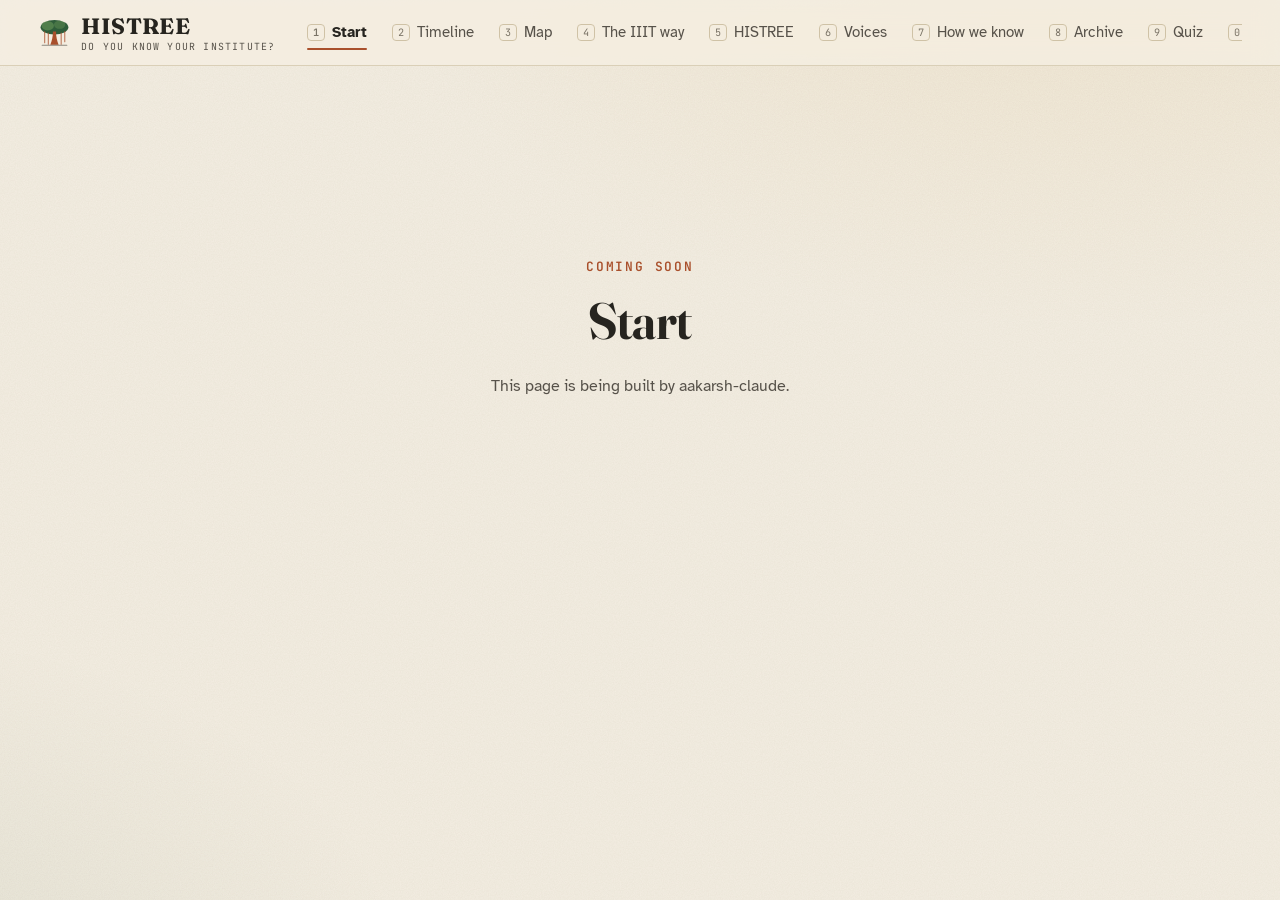
==== site/index.html @ 075936b3 "Foundation: shell, router, kiosk playlists, UI kit, fonts, core data, check script, page stubs" ====
<!doctype html>
<html lang="en">
<head>
  <meta charset="utf-8">
  <meta name="viewport" content="width=device-width, initial-scale=1">
  <title>HISTREE | Do You Know Your Institute?</title>
  <meta name="description" content="HISTREE: How IIIT Put Down Its Own Roots. A pop-up museum on IIIT Hyderabad's buildings, spaces and systems, by Team CakedUp (UPDH, 2026).">
  <link rel="icon" href="assets/img/favicon.svg" type="image/svg+xml">
  <link rel="stylesheet" href="css/base.css">
  <link rel="stylesheet" href="css/components.css">
  <link rel="stylesheet" href="css/start.css">
  <link rel="stylesheet" href="css/timeline.css">
  <link rel="stylesheet" href="css/map.css">
  <link rel="stylesheet" href="css/way.css">
  <link rel="stylesheet" href="css/histree.css">
  <link rel="stylesheet" href="css/voices.css">
  <link rel="stylesheet" href="css/howweknow.css">
  <link rel="stylesheet" href="css/archive.css">
  <link rel="stylesheet" href="css/quiz.css">
  <link rel="stylesheet" href="css/ending.css">
</head>
<body>
  <header id="nav"></header>
  <main id="app" tabindex="-1"></main>
  <div id="modal-root"></div>
  <div id="toast-root" aria-live="polite"></div>
  <noscript><p style="padding:2rem">This exhibit needs JavaScript turned on.</p></noscript>

  <!-- data (config first). Every file assigns onto window.M. -->
  <script src="data/config.js" defer></script>
  <script src="data/sources.js" defer></script>
  <script src="data/people.js" defer></script>
  <script src="data/images.js" defer></script>
  <script src="data/events.js" defer></script>
  <script src="data/facts.js" defer></script>
  <script src="data/places.js" defer></script>
  <script src="data/journeys.js" defer></script>
  <script src="data/trees.js" defer></script>
  <script src="data/quiz.js" defer></script>
  <script src="data/conflicts.js" defer></script>
  <script src="data/verified.js" defer></script>
  <script src="data/ending.js" defer></script>
  <script src="data/way.js" defer></script>
  <script src="data/documents.js" defer></script>
  <script src="data/transcripts.js" defer></script>

  <!-- core -->
  <script src="js/core/util.js" defer></script>
  <script src="js/core/ui.js" defer></script>
  <script src="js/core/router.js" defer></script>
  <script src="js/core/kiosk.js" defer></script>

  <!-- pages (each registers on M.pages) -->
  <script src="js/pages/start.js" defer></script>
  <script src="js/pages/timeline.js" defer></script>
  <script src="js/pages/map.js" defer></script>
  <script src="js/pages/way.js" defer></script>
  <script src="js/pages/histree.js" defer></script>
  <script src="js/pages/voices.js" defer></script>
  <script src="js/pages/howweknow.js" defer></script>
  <script src="js/pages/archive.js" defer></script>
  <script src="js/pages/quiz.js" defer></script>
  <script src="js/pages/ending.js" defer></script>

  <script src="js/core/main.js" defer></script>
</body>
</html>
---- site/css/base.css ----
/* base.css: tokens, fonts, reset, type, layout, nav, page transitions. Owner: aakarsh-claude (A2). */

@font-face { font-family: 'Atkinson Hyperlegible'; font-style: normal; font-weight: 400; font-display: swap; src: url('../assets/fonts/AtkinsonHyperlegible-normal-400.woff2') format('woff2'); }
@font-face { font-family: 'Atkinson Hyperlegible'; font-style: italic; font-weight: 400; font-display: swap; src: url('../assets/fonts/AtkinsonHyperlegible-italic-400.woff2') format('woff2'); }
@font-face { font-family: 'Atkinson Hyperlegible'; font-style: normal; font-weight: 700; font-display: swap; src: url('../assets/fonts/AtkinsonHyperlegible-normal-700.woff2') format('woff2'); }
@font-face { font-family: 'Fraunces'; font-style: normal; font-weight: 300 800; font-display: swap; src: url('../assets/fonts/Fraunces-normal-300_800.woff2') format('woff2'); }
@font-face { font-family: 'Fraunces'; font-style: italic; font-weight: 300 600; font-display: swap; src: url('../assets/fonts/Fraunces-italic-300_600.woff2') format('woff2'); }
@font-face { font-family: 'JetBrains Mono'; font-style: normal; font-weight: 400 700; font-display: swap; src: url('../assets/fonts/JetBrainsMono-normal-400.woff2') format('woff2'); }

:root {
  /* palette: warm archive paper, ink, red soil, banyan green */
  --paper: #F4EEE2;
  --paper-2: #EAE1CF;
  --paper-3: #DDD0B6;
  --card: #FBF8F1;
  --ink: #26241F;
  --ink-2: #57524A;
  --ink-3: #7A7366;
  --rule: #CFC2A6;
  --banyan: #2F5D3A;
  --banyan-deep: #1F3F28;
  --leaf: #6E9B5A;
  --soil: #A9502C;
  --soil-deep: #8A3E20;
  --ochre: #C9962E;
  --ochre-ink: #85600F;
  --slate: #3E5C76;
  --plum: #6B4E71;
  --teal: #2D7A78;
  --ok: #2F7D4F;
  --warn: #B7791F;
  --warn-ink: #8A5A10;
  --todo: #8A8577;
  --night: #1B1A17;

  /* categories */
  --c-buildings: var(--soil);
  --c-operations: var(--slate);
  --c-people: var(--plum);
  --c-trees: var(--banyan);
  --c-land: #A87A1E;
  --c-curriculum: var(--teal);

  /* source types */
  --s-oral: var(--slate);
  --s-document: var(--soil);
  --s-photo: var(--teal);
  --s-web: var(--ink-2);

  --font-display: 'Fraunces', Georgia, 'Iowan Old Style', 'Times New Roman', serif;
  --font-body: 'Atkinson Hyperlegible', system-ui, -apple-system, 'Segoe UI', Roboto, sans-serif;
  --font-mono: 'JetBrains Mono', ui-monospace, 'SF Mono', Menlo, Consolas, monospace;

  --nav-h: 4rem;
  --radius: 10px;
  --radius-sm: 6px;
  --gutter: clamp(1rem, 3vw, 3rem);
  --maxw: 1600px;

  --shadow-1: 0 1px 2px rgba(38, 36, 31, .08), 0 2px 8px rgba(38, 36, 31, .06);
  --shadow-2: 0 2px 6px rgba(38, 36, 31, .10), 0 12px 32px rgba(38, 36, 31, .12);
  --shadow-3: 0 10px 30px rgba(38, 36, 31, .18), 0 30px 80px rgba(38, 36, 31, .22);

  --ease-out: cubic-bezier(.16, 1, .3, 1);
  --ease-in-out: cubic-bezier(.65, 0, .35, 1);
  --t-fast: 160ms;
  --t-med: 320ms;
  --t-slow: 560ms;

  /* subtle paper grain (inline SVG noise, no network) */
  --grain: url("data:image/svg+xml;utf8,<svg xmlns='http://www.w3.org/2000/svg' width='220' height='220'><filter id='n'><feTurbulence type='fractalNoise' baseFrequency='.85' numOctaves='3' stitchTiles='stitch'/><feColorMatrix values='0 0 0 0 .15  0 0 0 0 .12  0 0 0 0 .08  0 0 0 .07 0'/></filter><rect width='100%' height='100%' filter='url(%23n)'/></svg>");
}

*, *::before, *::after { box-sizing: border-box; }
html { font-size: clamp(16px, 0.55rem + 0.6vw, 22px); -webkit-text-size-adjust: 100%; scroll-behavior: smooth; }
body {
  margin: 0;
  min-height: 100vh;
  background-color: var(--paper);
  background-image: var(--grain), radial-gradient(1200px 700px at 85% -10%, rgba(201, 150, 46, .10), transparent 60%), radial-gradient(900px 600px at -10% 110%, rgba(47, 93, 58, .08), transparent 60%);
  background-attachment: fixed;
  color: var(--ink);
  font-family: var(--font-body);
  line-height: 1.5;
  -webkit-font-smoothing: antialiased;
  text-rendering: optimizeLegibility;
  overflow-x: hidden;
}
img, svg, video { display: block; max-width: 100%; }
button, input, select, textarea { font: inherit; color: inherit; }
button { cursor: pointer; background: none; border: 0; padding: 0; }
a { color: var(--banyan); text-decoration-thickness: 1px; text-underline-offset: .18em; }
a:hover { color: var(--soil); }
:focus-visible { outline: 3px solid var(--ochre); outline-offset: 3px; border-radius: 4px; }
::selection { background: rgba(201, 150, 46, .35); }

h1, h2, h3, h4 { font-family: var(--font-display); font-weight: 600; line-height: 1.08; margin: 0 0 .5em; letter-spacing: -0.01em; font-variation-settings: 'opsz' 96; }
h1 { font-size: clamp(2.2rem, 4vw, 4.2rem); font-weight: 650; }
h2 { font-size: clamp(1.6rem, 2.6vw, 2.6rem); }
h3 { font-size: clamp(1.15rem, 1.5vw, 1.5rem); font-variation-settings: 'opsz' 36; }
p { margin: 0 0 1em; }
.kicker, .mono { font-family: var(--font-mono); letter-spacing: .02em; }
.kicker { font-size: .78rem; text-transform: uppercase; letter-spacing: .14em; color: var(--soil); font-weight: 600; }
.lede { font-size: 1.2rem; color: var(--ink-2); max-width: 46ch; }
.muted { color: var(--ink-2); }
.small { font-size: .85rem; }
.visually-hidden { position: absolute !important; width: 1px; height: 1px; overflow: hidden; clip: rect(0 0 0 0); white-space: nowrap; }

.wrap { width: 100%; max-width: var(--maxw); margin: 0 auto; padding: 0 var(--gutter); }
.page { min-height: calc(100vh - var(--nav-h)); }
.page-pad { padding: clamp(1.5rem, 4vh, 3rem) 0 4rem; }
.page-head { display: flex; align-items: end; justify-content: space-between; gap: 2rem; flex-wrap: wrap; margin-bottom: 1.5rem; }
.page-head h1 { margin: .15em 0 .1em; }

/* ---------- nav ---------- */
#nav {
  position: sticky; top: 0; z-index: 50;
  height: var(--nav-h);
  background: rgba(244, 238, 226, .82);
  backdrop-filter: saturate(1.4) blur(12px);
  -webkit-backdrop-filter: saturate(1.4) blur(12px);
  border-bottom: 1px solid rgba(207, 194, 166, .7);
}
#nav .nav-inner { height: 100%; display: flex; align-items: center; gap: 1.25rem; max-width: none; }
.brand { display: flex; align-items: center; gap: .6rem; text-decoration: none; color: var(--ink); flex: none; }
.brand svg { width: 2rem; height: 2rem; }
.brand b { font-family: var(--font-display); font-size: 1.35rem; font-weight: 700; letter-spacing: .02em; }
.brand small { display: block; font-family: var(--font-mono); font-size: .6rem; letter-spacing: .12em; text-transform: uppercase; color: var(--ink-2); margin-top: -.15rem; }
.nav-links { display: flex; align-items: center; gap: .15rem; margin: 0 0 0 auto; padding: 0; list-style: none; overflow-x: auto; scrollbar-width: none; }
.nav-links::-webkit-scrollbar { display: none; }
.nav-links a {
  position: relative; display: flex; align-items: center; gap: .4rem;
  padding: .5rem .7rem; min-height: 44px; border-radius: 999px;
  color: var(--ink-2); text-decoration: none; font-size: .88rem; white-space: nowrap;
  transition: color var(--t-fast), background var(--t-fast);
}
.nav-links a:hover { color: var(--ink); background: rgba(38, 36, 31, .05); }
.nav-links a .key { display: none; font-family: var(--font-mono); font-size: .62rem; color: var(--ink-3); border: 1px solid var(--rule); border-radius: 4px; padding: 0 .3rem; line-height: 1.5; }
.nav-links a[aria-current="page"] { color: var(--ink); font-weight: 700; }
.nav-links a[aria-current="page"]::after { content: ''; position: absolute; left: .7rem; right: .7rem; bottom: .3rem; height: 2px; border-radius: 2px; background: var(--soil); }
@media (min-width: 1200px) { .nav-links a .key { display: inline-block; } }
.nav-toggle { display: none; margin-left: auto; width: 44px; height: 44px; border-radius: 999px; align-items: center; justify-content: center; }
.nav-toggle svg { width: 24px; height: 24px; }
@media (max-width: 900px) {
  .nav-toggle { display: inline-flex; }
  .nav-links { position: fixed; top: var(--nav-h); left: 0; right: 0; flex-direction: column; align-items: stretch; gap: 0; padding: .5rem var(--gutter) 1rem; background: var(--paper); border-bottom: 1px solid var(--rule); box-shadow: var(--shadow-2); transform: translateY(-110%); transition: transform var(--t-med) var(--ease-out); z-index: -1; }
  .nav-links.open { transform: none; }
  .nav-links a { font-size: 1.05rem; border-radius: 8px; }
  .nav-links a[aria-current="page"]::after { left: .7rem; right: auto; width: 2rem; }
}

/* ---------- app + transitions ---------- */
#app { outline: none; position: relative; }
#app.fade-out { opacity: 0; transform: translateY(6px); }
#app.fade-in { animation: page-in var(--t-med) var(--ease-out); }
@keyframes page-in { from { opacity: 0; transform: translateY(10px); } to { opacity: 1; transform: none; } }

::view-transition-old(app) { animation: vt-out 220ms var(--ease-in-out) both; }
::view-transition-new(app) { animation: vt-in 420ms var(--ease-out) both; }
@keyframes vt-out { to { opacity: 0; transform: scale(.985); filter: blur(2px); } }
@keyframes vt-in { from { opacity: 0; transform: scale(1.012) translateY(8px); filter: blur(3px); } }
#app { view-transition-name: app; }

/* reveal-on-enter helper (M.ui.reveal) */
.reveal { opacity: 0; transform: translateY(18px); transition: opacity var(--t-slow) var(--ease-out), transform var(--t-slow) var(--ease-out); transition-delay: var(--d, 0ms); }
.reveal.in { opacity: 1; transform: none; }

@media (prefers-reduced-motion: reduce) {
  *, *::before, *::after { animation-duration: 1ms !important; animation-iteration-count: 1 !important; transition-duration: 1ms !important; scroll-behavior: auto !important; }
  .reveal { opacity: 1; transform: none; }
  ::view-transition-old(app), ::view-transition-new(app) { animation: none; }
}

/* dev overlay */
.dev-route { position: fixed; left: 8px; bottom: 8px; z-index: 999; font: 11px/1.4 var(--font-mono); background: rgba(0,0,0,.75); color: #fff; padding: 4px 8px; border-radius: 4px; pointer-events: none; }
---- site/css/components.css ----
/* components.css: shared UI pieces used by every page. Owner: aakarsh-claude (A2).
   See site/js/core/README.md for the JS helpers that build these. */

/* ---------- buttons ---------- */
.btn {
  display: inline-flex; align-items: center; justify-content: center; gap: .5rem;
  min-height: 44px; padding: .55rem 1.1rem; border-radius: 999px;
  font-weight: 700; font-size: .92rem; line-height: 1.1;
  background: var(--ink); color: var(--paper); border: 1px solid var(--ink);
  transition: transform var(--t-fast) var(--ease-out), background var(--t-fast), box-shadow var(--t-fast);
  text-decoration: none;
}
.btn:hover { transform: translateY(-1px); box-shadow: var(--shadow-1); color: var(--paper); }
.btn:active { transform: translateY(0) scale(.98); }
.btn svg { width: 1.1em; height: 1.1em; }
.btn--ghost { background: transparent; color: var(--ink); border-color: var(--rule); }
.btn--ghost:hover { background: rgba(38, 36, 31, .05); color: var(--ink); }
.btn--green { background: var(--banyan); border-color: var(--banyan); }
.btn--soil { background: var(--soil); border-color: var(--soil); }
.icon-btn {
  display: inline-flex; align-items: center; justify-content: center;
  width: 44px; height: 44px; border-radius: 999px; flex: none;
  background: var(--card); border: 1px solid var(--rule); color: var(--ink);
  transition: background var(--t-fast), transform var(--t-fast) var(--ease-out);
}
.icon-btn:hover { background: #fff; transform: scale(1.05); }
.icon-btn svg { width: 20px; height: 20px; }
.icon-btn[disabled] { opacity: .35; pointer-events: none; }

/* ---------- source badges ---------- */
.badges { display: flex; flex-wrap: wrap; gap: .35rem; align-items: center; }
.badge {
  --c: var(--ink-2);
  display: inline-flex; align-items: center; gap: .35rem;
  min-height: 28px; padding: .15rem .6rem .15rem .45rem; border-radius: 999px;
  font-family: var(--font-mono); font-size: .68rem; letter-spacing: .01em; line-height: 1.2;
  color: var(--c); background: color-mix(in srgb, var(--c) 9%, var(--card)); border: 1px solid color-mix(in srgb, var(--c) 35%, transparent);
  text-align: left; transition: background var(--t-fast), transform var(--t-fast);
}
.badge:hover { background: color-mix(in srgb, var(--c) 16%, var(--card)); transform: translateY(-1px); }
.badge svg { width: 13px; height: 13px; flex: none; }
.badge--oral { --c: var(--s-oral); }
.badge--document { --c: var(--s-document); }
.badge--photo { --c: var(--s-photo); }
.badge--web { --c: var(--s-web); }
.source-line { font-family: var(--font-mono); font-size: .72rem; color: var(--ink-2); line-height: 1.45; }
.source-line b { font-weight: 600; color: var(--ink); }

/* popover */
.popover {
  position: fixed; z-index: 400; max-width: min(420px, calc(100vw - 24px));
  background: var(--card); border: 1px solid var(--rule); border-radius: var(--radius);
  box-shadow: var(--shadow-3); padding: 1rem 1.1rem; font-size: .88rem;
  animation: pop-in 200ms var(--ease-out);
}
.popover h4 { font-size: 1rem; margin: .2rem 0 .4rem; }
.popover .kicker { font-size: .65rem; }
.popover p { margin: 0 0 .5rem; color: var(--ink-2); }
.popover .url { font-family: var(--font-mono); font-size: .7rem; word-break: break-all; color: var(--ink-2); }
@keyframes pop-in { from { opacity: 0; transform: translateY(6px) scale(.97); } }

/* ---------- confidence stamps ---------- */
.stamp {
  --c: var(--todo);
  display: inline-flex; align-items: center; gap: .3rem;
  font-family: var(--font-mono); font-size: .64rem; font-weight: 700; letter-spacing: .12em; text-transform: uppercase;
  color: var(--c); border: 1.5px solid var(--c); border-radius: 4px; padding: .12rem .45rem; line-height: 1.3;
  transform: rotate(-2deg); background: color-mix(in srgb, var(--c) 6%, transparent);
  white-space: nowrap;
}
.stamp--corroborated { --c: var(--ok); }
.stamp--single { --c: var(--ink-3); }
.stamp--contested { --c: var(--warn-ink); }
.stamp--todo { --c: var(--todo); border-style: dashed; }
.stamp--big { font-size: .95rem; padding: .3rem .8rem; border-width: 2.5px; transform: rotate(-6deg); }
a.stamp, button.stamp { text-decoration: none; cursor: pointer; }

/* ---------- chips ---------- */
.chips { display: flex; flex-wrap: wrap; gap: .4rem; }
.chip {
  --c: var(--ink);
  display: inline-flex; align-items: center; gap: .45rem;
  min-height: 40px; padding: .35rem .85rem; border-radius: 999px;
  font-size: .82rem; font-weight: 700; color: var(--ink-2);
  background: var(--card); border: 1px solid var(--rule);
  transition: all var(--t-fast) var(--ease-out);
}
.chip .dot { width: .6rem; height: .6rem; border-radius: 50%; background: var(--c); }
.chip:hover { color: var(--ink); border-color: var(--c); }
.chip[aria-pressed="true"] { color: #fff; background: var(--c); border-color: var(--c); }
.chip[aria-pressed="true"] .dot { background: #fff; }

/* ---------- cards ---------- */
.card {
  position: relative; display: flex; flex-direction: column;
  background: var(--card); border: 1px solid var(--rule); border-radius: var(--radius);
  box-shadow: var(--shadow-1); overflow: hidden;
  transition: transform var(--t-med) var(--ease-out), box-shadow var(--t-med) var(--ease-out);
  text-align: left; color: inherit; text-decoration: none;
}
.card.clickable { cursor: pointer; }
.card.clickable:hover { transform: translateY(-3px); box-shadow: var(--shadow-2); }
.card-img { aspect-ratio: 16 / 10; overflow: hidden; background: var(--paper-2); }
.card-img img { width: 100%; height: 100%; object-fit: cover; transition: transform var(--t-slow) var(--ease-out); }
.card.clickable:hover .card-img img { transform: scale(1.04); }
.card-body { padding: 1rem 1.1rem 1.1rem; display: flex; flex-direction: column; gap: .35rem; }
.card-body h3 { margin: 0; }
.card-body p { margin: 0; color: var(--ink-2); font-size: .92rem; }

/* ---------- figures ---------- */
.fig { margin: 0; }
.fig-btn { display: block; width: 100%; position: relative; border-radius: var(--radius-sm); overflow: hidden; background: var(--paper-2); cursor: zoom-in; }
.fig-btn img { width: 100%; height: 100%; object-fit: cover; transition: transform var(--t-slow) var(--ease-out); }
.fig-btn:hover img { transform: scale(1.03); }
.fig figcaption { font-size: .78rem; color: var(--ink-2); margin-top: .45rem; line-height: 1.4; }
.fig figcaption .credit { display: block; font-family: var(--font-mono); font-size: .66rem; color: var(--ink-3); margin-top: .15rem; }
.photo-tile { display: grid; place-items: center; aspect-ratio: 4/3; border: 2px dashed var(--rule); border-radius: var(--radius-sm); color: var(--ink-3); font-family: var(--font-mono); font-size: .75rem; text-align: center; padding: 1rem; }

/* ---------- avatars ---------- */
.avatar {
  --c: var(--plum);
  display: inline-grid; place-items: center; flex: none;
  width: var(--s, 3rem); height: var(--s, 3rem); border-radius: 50%;
  background: color-mix(in srgb, var(--c) 18%, var(--card)); color: var(--c);
  border: 2px solid color-mix(in srgb, var(--c) 40%, transparent);
  font-family: var(--font-display); font-weight: 700; font-size: calc(var(--s, 3rem) * .38);
  overflow: hidden;
}
.avatar img { width: 100%; height: 100%; object-fit: cover; }

/* ---------- modal ---------- */
.overlay {
  position: fixed; inset: 0; z-index: 300; display: grid; place-items: center; padding: 2rem;
  background: rgba(27, 26, 23, .55); backdrop-filter: blur(4px);
  animation: fade-in var(--t-med) var(--ease-out);
}
.overlay.closing { animation: fade-out var(--t-fast) ease-in forwards; }
.modal {
  position: relative; width: min(860px, 100%); max-height: calc(100vh - 4rem); overflow: auto;
  background: var(--paper); border-radius: 14px; box-shadow: var(--shadow-3); padding: 2rem 2.2rem;
  animation: modal-in var(--t-med) var(--ease-out);
}
.overlay.closing .modal { animation: modal-out var(--t-fast) ease-in forwards; }
.modal-close { position: absolute; top: .9rem; right: .9rem; }
@keyframes fade-in { from { opacity: 0; } }
@keyframes fade-out { to { opacity: 0; } }
@keyframes modal-in { from { opacity: 0; transform: translateY(20px) scale(.97); } }
@keyframes modal-out { to { opacity: 0; transform: translateY(10px) scale(.98); } }

/* ---------- side sheet (detail panels for timeline, map, ...) ---------- */
.sheet {
  position: fixed; z-index: 120; top: var(--nav-h); right: 0; bottom: 0;
  width: min(42vw, 760px); min-width: 420px;
  background: var(--paper); border-left: 1px solid var(--rule); box-shadow: var(--shadow-3);
  display: flex; flex-direction: column;
  transform: translateX(104%); transition: transform var(--t-slow) var(--ease-out);
}
.sheet.open { transform: none; }
.sheet-bar { display: flex; align-items: center; gap: .5rem; padding: .7rem 1rem; border-bottom: 1px solid var(--rule); background: rgba(234, 225, 207, .6); }
.sheet-bar .grow { flex: 1; }
.sheet-body { flex: 1; overflow-y: auto; padding: 1.6rem 2rem 3rem; overscroll-behavior: contain; }
.sheet-body > * { animation: sheet-content-in var(--t-slow) var(--ease-out) both; }
.sheet-body > *:nth-child(2) { animation-delay: 40ms; }
.sheet-body > *:nth-child(3) { animation-delay: 80ms; }
.sheet-body > *:nth-child(n+4) { animation-delay: 120ms; }
@keyframes sheet-content-in { from { opacity: 0; transform: translateX(16px); } }
@media (max-width: 760px) {
  .sheet { top: auto; left: 0; width: 100%; min-width: 0; height: 88vh; border-radius: 16px 16px 0 0; border-left: 0; transform: translateY(104%); }
  .sheet-body { padding: 1.2rem 1.2rem 3rem; }
}

/* ---------- lightbox ---------- */
.lightbox { position: fixed; inset: 0; z-index: 500; background: rgba(17, 16, 14, .94); display: grid; grid-template-rows: auto 1fr auto; color: #f4eee2; animation: fade-in var(--t-med) var(--ease-out); }
.lightbox.closing { animation: fade-out var(--t-fast) ease-in forwards; }
.lb-top { display: flex; justify-content: space-between; align-items: center; padding: .8rem 1rem; gap: 1rem; }
.lb-top .count { font-family: var(--font-mono); font-size: .8rem; opacity: .7; }
.lb-stage { position: relative; overflow: hidden; touch-action: none; }
.lb-stage img { position: absolute; left: 50%; top: 50%; max-width: 92%; max-height: 92%; transform-origin: center; user-select: none; -webkit-user-drag: none; animation: lb-img-in var(--t-med) var(--ease-out); }
@keyframes lb-img-in { from { opacity: 0; } }
.lb-cap { padding: .8rem 1.2rem 1.2rem; text-align: center; font-size: .95rem; max-width: 70ch; margin: 0 auto; }
.lb-cap .credit { display: block; font-family: var(--font-mono); font-size: .7rem; opacity: .6; margin-top: .3rem; }
.lightbox .icon-btn { background: rgba(255,255,255,.08); border-color: rgba(255,255,255,.2); color: #fff; }
.lightbox .icon-btn:hover { background: rgba(255,255,255,.18); }
.lb-nav { position: absolute; top: 50%; transform: translateY(-50%); z-index: 2; }
.lb-nav.prev { left: 1rem; } .lb-nav.next { right: 1rem; }

/* ---------- zoom/pan surface (M.ui.zoomPan) ---------- */
.zp { position: relative; overflow: hidden; touch-action: none; cursor: grab; user-select: none; }
.zp.dragging { cursor: grabbing; }
.zp-content { position: absolute; left: 0; top: 0; transform-origin: 0 0; will-change: transform; }
.zp-controls { position: absolute; right: 1rem; bottom: 1rem; display: flex; flex-direction: column; gap: .4rem; z-index: 5; }

/* ---------- toast + kiosk pill ---------- */
#toast-root { position: fixed; left: 50%; bottom: 1.5rem; transform: translateX(-50%); z-index: 600; display: grid; gap: .5rem; pointer-events: none; }
.toast { background: var(--ink); color: var(--paper); padding: .7rem 1.2rem; border-radius: 999px; box-shadow: var(--shadow-2); font-size: .9rem; animation: toast-in var(--t-med) var(--ease-out); }
@keyframes toast-in { from { opacity: 0; transform: translateY(12px); } }
.kiosk-pill {
  position: fixed; right: 1.25rem; bottom: 1.25rem; z-index: 200;
  display: inline-flex; align-items: center; gap: .55rem; min-height: 52px; padding: .6rem 1.2rem .6rem .9rem;
  border-radius: 999px; background: var(--banyan); color: #fff; font-weight: 700; box-shadow: var(--shadow-3);
  animation: toast-in var(--t-med) var(--ease-out);
}
.kiosk-pill svg { width: 20px; height: 20px; }
.kiosk-pill:hover { background: var(--banyan-deep); }
.kiosk-progress { position: fixed; left: 0; right: 0; bottom: 0; height: 3px; z-index: 210; background: transparent; pointer-events: none; }
.kiosk-progress span { display: block; height: 100%; width: 0; background: var(--soil); opacity: .6; }

/* ---------- misc ---------- */
.section-title { display: flex; align-items: baseline; gap: 1rem; margin: 3rem 0 1rem; }
.section-title h2 { margin: 0; }
.rule { height: 1px; background: var(--rule); border: 0; margin: 2rem 0; }
.grid { display: grid; gap: 1.2rem; }
.grid-auto { grid-template-columns: repeat(auto-fill, minmax(min(280px, 100%), 1fr)); }
.callout { border-left: 4px solid var(--ochre); background: rgba(201, 150, 46, .1); padding: .9rem 1.1rem; border-radius: 0 var(--radius-sm) var(--radius-sm) 0; }
.callout--warn { border-color: var(--warn); background: rgba(183, 121, 31, .1); }
.stub { display: grid; place-items: center; min-height: 60vh; text-align: center; }
.stub .kicker { margin-bottom: 1rem; }
.cat-dot { display: inline-block; width: .65rem; height: .65rem; border-radius: 50%; background: var(--c, var(--ink-3)); }
.tag { display: inline-flex; align-items: center; gap: .35rem; font-size: .75rem; font-weight: 700; color: var(--c, var(--ink-2)); }
.empty { color: var(--ink-3); font-style: italic; }
---- site/css/start.css ----
/* start.css: owner aakarsh-claude */
---- site/css/timeline.css ----
/* timeline.css: owner aakarsh-claude */
---- site/css/map.css ----
/* map.css: owner aakarsh-claude */
---- site/css/way.css ----
/* way.css: owner saharsh-claude */
---- site/css/histree.css ----
/* histree.css: owner saharsh-claude */
---- site/css/voices.css ----
/* voices.css: owner saharsh-claude */
---- site/css/howweknow.css ----
/* howweknow.css: owner saharsh-claude */
---- site/css/archive.css ----
/* archive.css: owner saharsh-claude */
---- site/css/quiz.css ----
/* quiz.css: owner saharsh-claude */
---- site/css/ending.css ----
/* ending.css: owner saharsh-claude */
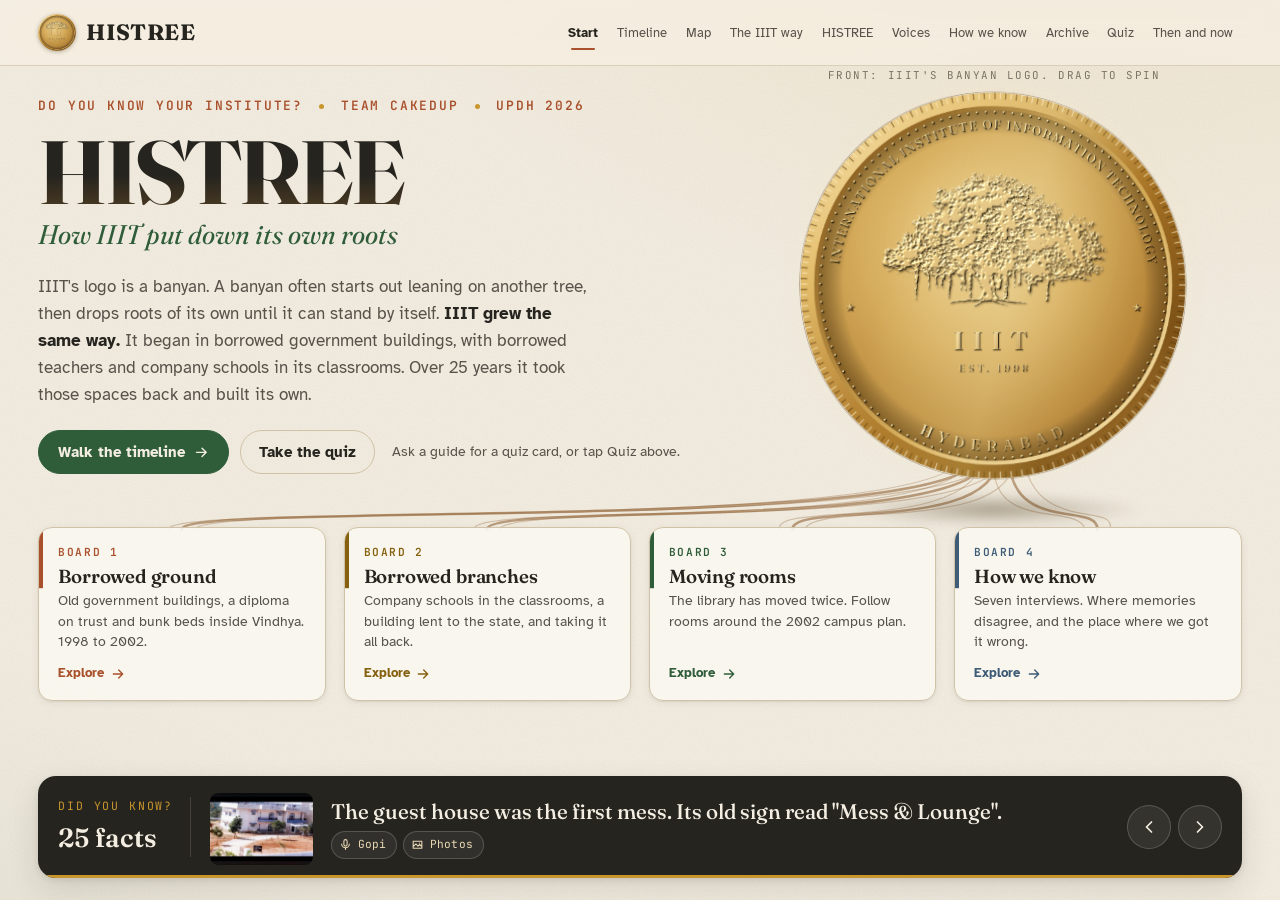
==== commit 1ec6ce5d: "Colour schemes: three white themes with IIIT navy (navy, banyan, sky) beside the original paper; ?th" ====
--- a/site/index.html
+++ b/site/index.html
@@ -18,6 +18,8 @@
   <link rel="stylesheet" href="css/archive.css">
   <link rel="stylesheet" href="css/quiz.css">
   <link rel="stylesheet" href="css/ending.css">
+  <link rel="stylesheet" href="css/themes.css">
+  <script src="js/theme.js"></script>
 </head>
 <body>
   <header id="nav"></header>
--- a/site/css/base.css
+++ b/site/css/base.css
@@ -108,7 +108,7 @@
 
 .wrap { width: 100%; max-width: var(--maxw); margin: 0 auto; padding: 0 var(--gutter); }
 .page { min-height: calc(100vh - var(--nav-h)); }
-.page-pad { padding: clamp(1.5rem, 4vh, 3rem) 0 4rem; }
+.page-pad { padding-block: clamp(1.5rem, 4vh, 3rem) 4rem; }
 .page-head { display: flex; align-items: end; justify-content: space-between; gap: 2rem; flex-wrap: wrap; margin-bottom: 1.5rem; }
 .page-head h1 { margin: .15em 0 .1em; }
 
@@ -123,7 +123,8 @@
 }
 #nav .nav-inner { height: 100%; display: flex; align-items: center; gap: 1.25rem; max-width: none; }
 .brand { display: flex; align-items: center; gap: .6rem; text-decoration: none; color: var(--ink); flex: none; }
-.brand svg { width: 2rem; height: 2rem; }
+.brand img, .brand svg { width: 2.3rem; height: 2.3rem; filter: drop-shadow(0 1px 2px rgba(60, 40, 10, .35)); transition: transform var(--t-slow) var(--ease-out); }
+.brand:hover img { transform: rotate(-12deg) scale(1.06); }
 .brand b { font-family: var(--font-display); font-size: 1.35rem; font-weight: 700; letter-spacing: .02em; }
 .brand small { display: block; font-family: var(--font-mono); font-size: .6rem; letter-spacing: .12em; text-transform: uppercase; color: var(--ink-2); margin-top: -.15rem; }
 .nav-links { display: flex; align-items: center; gap: .15rem; margin: 0 0 0 auto; padding: 0; list-style: none; overflow-x: auto; scrollbar-width: none; }
@@ -138,7 +139,8 @@
 .nav-links a .key { display: none; font-family: var(--font-mono); font-size: .62rem; color: var(--ink-3); border: 1px solid var(--rule); border-radius: 4px; padding: 0 .3rem; line-height: 1.5; }
 .nav-links a[aria-current="page"] { color: var(--ink); font-weight: 700; }
 .nav-links a[aria-current="page"]::after { content: ''; position: absolute; left: .7rem; right: .7rem; bottom: .3rem; height: 2px; border-radius: 2px; background: var(--soil); }
-@media (min-width: 1200px) { .nav-links a .key { display: inline-block; } }
+@media (min-width: 1700px) { .nav-links a .key { display: inline-block; } }
+@media (max-width: 1500px) and (min-width: 901px) { .nav-links a { padding: .5rem .5rem; font-size: .8rem; } .brand small { display: none; } #nav .nav-inner { gap: .6rem; } }
 .nav-toggle { display: none; margin-left: auto; width: 44px; height: 44px; border-radius: 999px; align-items: center; justify-content: center; }
 .nav-toggle svg { width: 24px; height: 24px; }
 @media (max-width: 900px) {
--- a/site/css/start.css
+++ b/site/css/start.css
@@ -1 +1,109 @@
-/* start.css: owner aakarsh-claude */
+/* start.css: Start page + the 3D coin. Owner: aakarsh-claude (A4). */
+
+.start { position: relative; min-height: calc(100vh - var(--nav-h)); display: grid; grid-template-rows: auto auto 1fr; overflow: hidden; }
+.start-hero { display: grid; grid-template-columns: minmax(0, 1.15fr) minmax(0, .85fr); align-items: center; gap: clamp(1rem, 3vw, 4rem); padding-top: clamp(.8rem, 3vh, 2.4rem); }
+.start-copy { position: relative; z-index: 2; }
+.start-kicker { display: flex; flex-wrap: wrap; gap: .4rem 1rem; align-items: center; font-family: var(--font-mono); font-size: .78rem; letter-spacing: .14em; text-transform: uppercase; color: var(--soil); font-weight: 600; }
+.start-kicker span + span::before { content: ''; display: inline-block; width: 5px; height: 5px; border-radius: 50%; background: var(--ochre); margin-right: 1rem; vertical-align: middle; }
+.start-title { font-size: clamp(3.4rem, 7vw, 8.4rem); line-height: .86; letter-spacing: -0.035em; font-weight: 700; margin: .2em 0 .06em; font-variation-settings: 'opsz' 144; color: var(--ink);
+  background: linear-gradient(180deg, var(--ink) 55%, #4a3a22 100%); -webkit-background-clip: text; background-clip: text; -webkit-text-fill-color: transparent; }
+.start-sub { font-family: var(--font-display); font-style: italic; font-weight: 400; font-size: clamp(1.4rem, 2.1vw, 2.3rem); color: var(--banyan); margin: 0 0 .7em; font-variation-settings: 'opsz' 72; }
+.start-arg { font-size: clamp(1.02rem, 1.1vw, 1.25rem); max-width: 50ch; color: var(--ink-2); line-height: 1.6; }
+.start-arg strong { color: var(--ink); font-weight: 700; }
+.start-cta { display: flex; flex-wrap: wrap; gap: .7rem; align-items: center; margin-top: 1.3rem; }
+.start-cta .note { font-size: .82rem; color: var(--ink-2); margin-left: .3rem; }
+
+/* entrance animation */
+.start .enter { animation: start-in 900ms var(--ease-out) both; animation-delay: var(--d, 0ms); }
+@keyframes start-in { from { opacity: 0; transform: translateY(22px); } }
+@media (prefers-reduced-motion: reduce) { .start .enter { animation: none; } }
+
+/* ---------- coin ---------- */
+.coin-wrap { position: relative; display: grid; place-items: center; z-index: 1; }
+.coin-wrap::before { /* soft spotlight */
+  content: ''; position: absolute; width: 120%; aspect-ratio: 1; border-radius: 50%;
+  background: radial-gradient(closest-side, rgba(255, 236, 190, .65), rgba(255, 236, 190, .18) 55%, transparent 72%);
+  pointer-events: none;
+}
+.coin-stage { --size: min(30vw, 47vh, 560px); position: relative; width: var(--size); height: var(--size); perspective: calc(var(--size) * 3.2); cursor: grab; touch-action: pan-y; user-select: none; }
+.coin-stage.dragging { cursor: grabbing; }
+.coin { position: absolute; inset: 0; transform-style: preserve-3d; will-change: transform; }
+.coin-face { position: absolute; inset: 0; border-radius: 50%; backface-visibility: hidden; -webkit-backface-visibility: hidden; overflow: hidden; }
+.coin-face img { width: 100%; height: 100%; display: block; pointer-events: none; -webkit-user-drag: none; }
+.coin-face.front { transform: translateZ(calc(var(--size) * .037)); }
+.coin-face.back { transform: rotateY(180deg) translateZ(calc(var(--size) * .037)); }
+.coin-glint { position: absolute; inset: 0; border-radius: 50%; pointer-events: none; mix-blend-mode: soft-light;
+  background: linear-gradient(105deg, transparent 30%, rgba(255, 255, 255, .0) 38%, rgba(255, 252, 235, .95) 50%, rgba(255, 255, 255, 0) 62%, transparent 70%);
+  background-size: 250% 100%; background-position: var(--glint, 50%) 0; opacity: var(--glint-o, .6); }
+.coin-face::after { /* ambient occlusion rim so the face sits on the edge */ content: ''; position: absolute; inset: 0; border-radius: 50%; box-shadow: inset 0 0 0 1px rgba(80, 50, 10, .35); pointer-events: none; }
+.coin-edge { position: absolute; inset: .4%; border-radius: 50%; transform-style: preserve-3d; }
+.coin-edge i { position: absolute; inset: 0; border-radius: 50%;
+  background: repeating-conic-gradient(from 0deg, #E8C676 0deg 0.8deg, #8E5F1D 0.8deg 1.6deg); }
+.coin-shadow { position: absolute; left: 50%; bottom: calc(var(--size) * -0.13); width: calc(var(--size) * .8); height: calc(var(--size) * .09); transform: translateX(-50%) scaleX(var(--sh, 1)); border-radius: 50%;
+  background: radial-gradient(closest-side, rgba(60, 40, 10, .38), rgba(60, 40, 10, .12) 60%, transparent); filter: blur(4px); pointer-events: none; }
+.coin-hint { display: none; position: absolute; bottom: calc(var(--size) * -0.24); left: 50%; transform: translateX(-50%); white-space: nowrap; font-family: var(--font-mono); font-size: .68rem; letter-spacing: .12em; text-transform: uppercase; color: var(--ink-3); }
+.coin-caption { position: absolute; top: -1.6rem; left: 50%; transform: translateX(-50%); font-family: var(--font-mono); font-size: .66rem; letter-spacing: .14em; text-transform: uppercase; color: var(--ink-3); white-space: nowrap; transition: opacity var(--t-med); }
+
+/* ---------- four roots ---------- */
+.roots { position: relative; padding-top: clamp(2.2rem, 5.6vh, 4.2rem); }
+.roots-svg { position: absolute; left: 0; top: 0; width: 100%; height: 100%; pointer-events: none; overflow: visible; z-index: 0; }
+.roots-svg path { fill: none; stroke: #8A5A2B; stroke-linecap: round; opacity: .55; }
+.roots-svg path.thin { opacity: .3; }
+.roots-svg path.draw { stroke-dasharray: var(--len); stroke-dashoffset: var(--len); animation: root-draw 1.6s var(--ease-in-out) forwards; animation-delay: var(--d, 0ms); }
+@keyframes root-draw { to { stroke-dashoffset: 0; } }
+.roots-grid { position: relative; z-index: 1; display: grid; grid-template-columns: repeat(4, minmax(0, 1fr)); gap: clamp(.8rem, 1.4vw, 1.6rem); }
+.root-card {
+  position: relative; display: flex; flex-direction: column; gap: .3rem; padding: .95rem 1.15rem 1rem;
+  background: rgba(251, 248, 241, .86); border: 1px solid var(--rule); border-radius: 14px; box-shadow: var(--shadow-1);
+  color: var(--ink); text-decoration: none; overflow: hidden; backdrop-filter: blur(4px);
+  transition: transform var(--t-med) var(--ease-out), box-shadow var(--t-med) var(--ease-out), border-color var(--t-med);
+}
+.root-card::before { content: ''; position: absolute; left: 0; top: 0; bottom: 0; width: 4px; background: var(--c); transform: scaleY(.35); transform-origin: top; transition: transform var(--t-med) var(--ease-out); }
+.root-card:hover { transform: translateY(-4px); box-shadow: var(--shadow-2); border-color: var(--c); color: var(--ink); }
+.root-card:hover::before { transform: scaleY(1); }
+.root-card .num { font-family: var(--font-mono); font-size: .68rem; letter-spacing: .14em; text-transform: uppercase; color: var(--c); font-weight: 700; }
+.root-card h3 { font-size: clamp(1.15rem, 1.45vw, 1.6rem); margin: 0; }
+.root-card p { margin: 0; font-size: .86rem; color: var(--ink-2); line-height: 1.45; }
+.root-card .go { margin-top: auto; padding-top: .4rem; display: inline-flex; align-items: center; gap: .35rem; font-size: .78rem; font-weight: 700; color: var(--c); }
+.root-card .go svg { width: 16px; height: 16px; transition: transform var(--t-med) var(--ease-out); }
+.root-card:hover .go svg { transform: translateX(4px); }
+
+/* ---------- fun fact ticker ---------- */
+.ticker { position: relative; margin-top: clamp(1rem, 2.4vh, 1.8rem); margin-bottom: clamp(.8rem, 2.4vh, 1.6rem); align-self: end;
+  display: grid; grid-template-columns: auto minmax(0, 1fr) auto; align-items: center; gap: 1.2rem;
+  padding: 1rem 1.2rem; border-radius: 18px; background: var(--ink); color: var(--paper); box-shadow: var(--shadow-2); overflow: hidden; }
+.ticker-label { font-family: var(--font-mono); font-size: .7rem; letter-spacing: .16em; text-transform: uppercase; color: var(--ochre); writing-mode: horizontal-tb; display: flex; flex-direction: column; gap: .2rem; padding-right: 1rem; border-right: 1px solid rgba(244, 238, 226, .15); }
+.ticker-label b { font-family: var(--font-display); font-size: 1.6rem; letter-spacing: 0; text-transform: none; color: var(--paper); font-weight: 600; }
+.ticker-stage { position: relative; min-height: 4.2rem; }
+.ticker-item { position: absolute; inset: 0; display: grid; grid-template-columns: auto minmax(0, 1fr); gap: 1.1rem; align-items: center; opacity: 0; transform: translateY(14px); transition: opacity 600ms var(--ease-out), transform 700ms var(--ease-out); pointer-events: none; }
+.ticker-item.on { opacity: 1; transform: none; pointer-events: auto; }
+.ticker-item.off { opacity: 0; transform: translateY(-14px); }
+.ticker-thumb { width: 6.2rem; height: 4.4rem; border-radius: 8px; overflow: hidden; background: rgba(255,255,255,.08); }
+.ticker-thumb img { width: 100%; height: 100%; object-fit: cover; }
+.ticker-thumb img.brand-coin { object-fit: contain; padding: .35rem; }
+.ticker-text { font-family: var(--font-display); font-size: clamp(1.15rem, 1.65vw, 1.85rem); line-height: 1.22; font-weight: 500; font-variation-settings: 'opsz' 48; }
+.ticker-text a { color: inherit; text-decoration: none; }
+.ticker-text a:hover { text-decoration: underline; text-decoration-color: var(--ochre); }
+.ticker-src { margin-top: .35rem; }
+.ticker .badge { --c: #E9D8B4; background: rgba(255,255,255,.06); border-color: rgba(255,255,255,.18); color: #E9D8B4; }
+.ticker-ctrl { display: flex; gap: .4rem; }
+.ticker .icon-btn { background: rgba(255,255,255,.07); border-color: rgba(255,255,255,.18); color: var(--paper); }
+.ticker .icon-btn:hover { background: rgba(255,255,255,.16); }
+.ticker-bar { position: absolute; left: 0; bottom: 0; height: 3px; background: var(--ochre); width: 0; }
+
+@media (max-width: 1100px) {
+  .start-hero { grid-template-columns: 1fr; text-align: left; }
+  .coin-wrap { order: -1; margin: 1rem 0 2.5rem; }
+  .coin-stage { --size: min(70vw, 420px); }
+  .roots-grid { grid-template-columns: repeat(2, minmax(0, 1fr)); }
+  .roots-svg { display: none; }
+  .roots { padding-top: 1.5rem; }
+}
+@media (max-width: 560px) {
+  .roots-grid { grid-template-columns: 1fr; }
+  .ticker { grid-template-columns: 1fr; }
+  .ticker-label { border-right: 0; padding: 0; flex-direction: row; align-items: baseline; gap: .6rem; }
+  .ticker-stage { min-height: 9rem; }
+  .ticker-thumb { display: none; }
+  .ticker-ctrl { justify-content: flex-end; }
+}
--- a/site/css/timeline.css
+++ b/site/css/timeline.css
@@ -1 +1,156 @@
-/* timeline.css: owner aakarsh-claude */
+/* timeline.css: zoomable timeline. Owner: aakarsh-claude (A5). */
+
+.tl-page { height: calc(100vh - var(--nav-h)); display: grid; grid-template-rows: auto auto minmax(0, 1fr) auto; overflow: hidden; }
+.tl-head { display: flex; align-items: end; justify-content: space-between; gap: 2rem; padding-top: clamp(.6rem, 1.8vh, 1.3rem); }
+.tl-head-r { flex: none; }
+.tl-head h1 { margin: .05em 0 .05em; font-size: clamp(1.8rem, 2.8vw, 3rem); }
+.tl-lede { margin: 0; color: var(--ink-2); font-size: .95rem; }
+.tl-count { color: var(--ink); font-weight: 600; }
+.tl-eras { display: flex; gap: .4rem; flex-wrap: nowrap; justify-content: flex-end; }
+.tl-era-btn { display: flex; flex-direction: column; align-items: flex-start; gap: .05rem; padding: .4rem .7rem; min-height: 44px; border-radius: 10px; border: 1px solid var(--rule); background: var(--card); text-align: left; transition: all var(--t-fast) var(--ease-out); }
+.tl-era-btn b { font-family: var(--font-display); font-size: .95rem; color: var(--c); }
+.tl-era-btn small { font-family: var(--font-mono); font-size: .62rem; color: var(--ink-3); letter-spacing: .04em; }
+.tl-era-btn:hover { border-color: var(--c); transform: translateY(-2px); box-shadow: var(--shadow-1); }
+.tl-tools { display: flex; align-items: center; gap: .5rem; flex-wrap: wrap; padding-top: .55rem; padding-bottom: .6rem; }
+.tl-tools .grow { flex: 1; }
+.tl-contested-btn svg { width: 16px; height: 16px; }
+.tl-zoom { display: flex; align-items: center; gap: .4rem; }
+.tl-zoom-label { min-width: 5.6rem; text-align: center; font-size: .72rem; color: var(--ink-2); letter-spacing: .06em; text-transform: uppercase; }
+
+/* ---------- track ---------- */
+.tl-track { position: relative; overflow: hidden; cursor: grab; touch-action: none; user-select: none; border-top: 1px solid var(--rule); border-bottom: 1px solid var(--rule);
+  background: linear-gradient(180deg, rgba(255,255,255,.25), rgba(255,255,255,0) 30%, rgba(255,255,255,0) 70%, rgba(234,225,207,.35)); outline: none; }
+.tl-track.dragging { cursor: grabbing; }
+.tl-track:focus-visible { box-shadow: inset 0 0 0 3px var(--ochre); }
+.tl-eras-layer, .tl-ticks, .tl-ranges, .tl-events { position: absolute; inset: 0; }
+.tl-era-band { position: absolute; top: 0; bottom: 0; left: 0; border-left: 1px dashed rgba(122, 115, 102, .25); }
+.tl-era-label { position: absolute; top: .7rem; left: 0; display: flex; align-items: baseline; gap: .6rem; white-space: nowrap; color: var(--ink); pointer-events: none; }
+.tl-era-label b { font-family: var(--font-display); font-weight: 600; font-size: clamp(1rem, 1.5vw, 1.55rem); color: var(--ink); opacity: .78; }
+.tl-era-label span { font-family: var(--font-mono); font-size: .64rem; letter-spacing: .1em; text-transform: uppercase; color: var(--ink-3); }
+.tl-axis { position: absolute; left: 0; right: 0; top: var(--axis); height: 2px; margin-top: -1px; background: linear-gradient(90deg, transparent, var(--ink) 4%, var(--ink) 96%, transparent); opacity: .7; }
+.tl-tick { position: absolute; left: 0; top: var(--axis); width: 0; }
+.tl-tick::before { content: ''; position: absolute; left: -.5px; top: -4px; width: 1px; height: 8px; background: var(--ink-2); opacity: .6; }
+.tl-tick.major::before { top: -7px; height: 14px; width: 2px; left: -1px; opacity: .85; }
+.tl-tick span { position: absolute; top: 9px; left: 0; transform: translateX(-50%); font-family: var(--font-mono); font-size: .66rem; color: var(--ink-2); opacity: 0; transition: opacity var(--t-fast); white-space: nowrap; }
+.tl-tick.major span { font-weight: 700; color: var(--ink); font-size: .72rem; }
+.tl-tick.lbl span { opacity: 1; }
+.tl-tick.undated span { color: var(--ink-3); }
+
+.tl-range { position: absolute; left: 0; top: 0; height: 6px; border-radius: 3px; opacity: .55; transition: opacity var(--t-fast), height var(--t-fast); }
+.tl-range:hover { opacity: 1; height: 8px; }
+.tl-range.hide { opacity: 0; pointer-events: none; }
+.tl-track[data-mode="full"] .tl-range:not(.hide) { opacity: .22; height: 4px; }
+.tl-era-label[data-fit="name"] span { display: none; }
+.tl-era-label[data-fit="none"] { opacity: 0; }
+/* overflow markers (no room for a card at this zoom): small, so a busy year doesn't turn into a smear */
+.tl-track:not([data-mode="dot"]) .tl-ev.as-dot .tl-dot { width: 10px; height: 10px; left: -5px; top: -5px; }
+.tl-track:not([data-mode="dot"]) .tl-ev.as-dot.contested .tl-dot { box-shadow: 0 0 0 2px rgba(183, 121, 31, .45); }
+
+/* ---------- events ---------- */
+.tl-ev { position: absolute; left: 0; top: 0; width: 0; height: 0; will-change: transform; }
+.tl-ev-inner { position: absolute; left: 0; top: 0; transition: transform 520ms var(--ease-out); }
+.tl-dot { position: absolute; left: -7px; top: -7px; width: 14px; height: 14px; border-radius: 50%; background: var(--c); border: 2px solid var(--card); box-shadow: 0 1px 3px rgba(0,0,0,.25);
+  transform: scale(0); transition: transform 380ms var(--ease-out), box-shadow var(--t-fast); }
+.tl-ev.featured .tl-dot { width: 18px; height: 18px; left: -9px; top: -9px; }
+.tl-ev.contested .tl-dot { box-shadow: 0 0 0 3px rgba(183, 121, 31, .45); }
+.tl-tip { position: absolute; left: 0; bottom: 14px; transform: translate(-50%, 6px); width: max-content; max-width: 260px; padding: .45rem .65rem; border-radius: 8px; background: var(--ink); color: var(--paper); font-size: .78rem; line-height: 1.3; pointer-events: none; opacity: 0; transition: opacity var(--t-fast), transform var(--t-fast); z-index: 5; }
+.tl-tip b { font-family: var(--font-mono); font-size: .68rem; color: var(--ochre); }
+
+.tl-card {
+  position: absolute; left: -18px; top: 0; display: flex; align-items: stretch; gap: .6rem;
+  width: var(--ccw, 244px); height: var(--cch, 78px); padding: .45rem .6rem .4rem .85rem; border-radius: 10px;
+  background: var(--card); border: 1px solid var(--rule); box-shadow: var(--shadow-1); text-align: left; overflow: hidden;
+  transition: width 420ms var(--ease-out), height 420ms var(--ease-out), opacity 320ms var(--ease-out), transform 420ms var(--ease-out), box-shadow var(--t-fast), border-color var(--t-fast);
+  transform-origin: 18px 50%;
+}
+.tl-card:hover { box-shadow: var(--shadow-2); border-color: var(--c); z-index: 3; }
+.tl-card-stripe { position: absolute; left: 0; top: 0; bottom: 0; width: 4px; background: var(--c); }
+.tl-card-body { flex: 1; min-width: 0; display: flex; flex-direction: column; gap: .12rem; }
+.tl-date { font-family: var(--font-mono); font-size: .64rem; color: var(--c); font-weight: 700; letter-spacing: .03em; white-space: nowrap; overflow: hidden; text-overflow: ellipsis; filter: brightness(.85); }
+.tl-title { font-family: var(--font-display); font-weight: 600; font-size: .8rem; line-height: 1.24; padding-bottom: .1em; color: var(--ink); display: -webkit-box; -webkit-line-clamp: 2; -webkit-box-orient: vertical; overflow: hidden; font-variation-settings: 'opsz' 24; }
+.tl-meta { display: none; align-items: center; gap: .3rem; margin-top: auto; }
+.tl-meta .cat-dot { width: .5rem; height: .5rem; }
+.tl-flag { font-family: var(--font-mono); font-size: .56rem; font-weight: 700; letter-spacing: .08em; text-transform: uppercase; padding: .05rem .35rem; border-radius: 3px; border: 1px solid currentColor; }
+.tl-flag.contested { color: var(--warn-ink); }
+.tl-flag.ok { color: var(--ok); }
+.tl-flag.todo { color: var(--todo); border-style: dashed; }
+.tl-thumb { display: none; flex: none; width: 4.3rem; border-radius: 6px; overflow: hidden; background: var(--paper-2); }
+.tl-thumb img { width: 100%; height: 100%; object-fit: cover; }
+
+/* stems link a card to its point on the axis (own layer, behind every card) */
+.tl-stems { position: absolute; inset: 0; pointer-events: none; }
+.tl-stem2 { position: absolute; left: -1px; top: 0; width: 2px; height: 0; background: linear-gradient(color-mix(in srgb, var(--c) 25%, transparent), var(--c)); opacity: .5;
+  transition: transform 520ms var(--ease-out), height 520ms var(--ease-out), opacity var(--t-med); }
+.tl-stem2.up { background: linear-gradient(var(--c), color-mix(in srgb, var(--c) 25%, transparent)); }
+.tl-stem2::after { content: ''; position: absolute; left: -4px; width: 10px; height: 10px; border-radius: 50%; background: var(--c); border: 2px solid var(--card); }
+.tl-stem2.up::after { bottom: -5px; }
+.tl-stem2:not(.up)::after { top: -5px; }
+.tl-stem2.sel { opacity: 1; width: 3px; }
+.tl-track[data-mode="dot"] .tl-stem2 { opacity: 0 !important; }
+
+/* full cards */
+.tl-track[data-mode="full"] .tl-card { width: var(--fcw, 310px); height: var(--fch, 118px); padding: .6rem .6rem .6rem .9rem; }
+.tl-track[data-mode="full"] .tl-title { font-size: 1rem; -webkit-line-clamp: 2; }
+.tl-track[data-mode="full"] .tl-meta { display: flex; }
+.tl-track[data-mode="full"] .tl-thumb { display: block; }
+
+/* dot mode (overview) and overflow markers */
+.tl-track[data-mode="dot"] .tl-card, .tl-ev.as-dot .tl-card { opacity: 0; transform: scale(.6); pointer-events: none; }
+.tl-track[data-mode="dot"] .tl-dot, .tl-ev.as-dot .tl-dot { transform: scale(1); }
+.tl-ev.as-dot .tl-dot:hover, .tl-track[data-mode="dot"] .tl-dot:hover { transform: scale(1.35); box-shadow: 0 0 0 4px color-mix(in srgb, var(--c) 30%, transparent); }
+.tl-ev.as-dot .tl-dot:hover ~ .tl-tip, .tl-track[data-mode="dot"] .tl-dot:hover ~ .tl-tip { opacity: 1; transform: translate(-50%, 0); }
+.tl-ev.as-dot { z-index: 2; }
+
+/* filter states */
+.tl-ev.out .tl-card, .tl-ev.out .tl-dot { opacity: 0 !important; transform: scale(.7) !important; pointer-events: none; }
+.tl-ev.dim { opacity: .22; filter: grayscale(.7); transition: opacity var(--t-med), filter var(--t-med); }
+.tl-ev.dim:hover { opacity: .8; filter: none; }
+.tl-ev.sel .tl-card { border-color: var(--c); box-shadow: 0 0 0 3px color-mix(in srgb, var(--c) 35%, transparent), var(--shadow-2); }
+.tl-track[data-mode="dot"] .tl-ev.sel .tl-dot, .tl-ev.as-dot.sel .tl-dot { transform: scale(1.4); }
+.tl-ev.contested .tl-card { background: linear-gradient(0deg, rgba(183,121,31,.06), rgba(183,121,31,.06)), var(--card); }
+
+.tl-hint { position: absolute; left: 50%; bottom: 1rem; transform: translate(-50%, 12px); display: inline-flex; align-items: center; gap: .5rem; padding: .5rem 1rem; border-radius: 999px; background: rgba(38, 36, 31, .82); color: var(--paper); font-size: .8rem; opacity: 0; transition: opacity var(--t-med), transform var(--t-med) var(--ease-out); pointer-events: none; }
+.tl-hint svg { width: 16px; height: 16px; }
+.tl-hint.show { opacity: 1; transform: translate(-50%, 0); }
+
+/* ---------- minimap ---------- */
+.tl-mini-wrap { padding-top: .55rem; padding-bottom: .7rem; }
+.tl-mini { position: relative; height: 46px; border-radius: 10px; background: var(--card); border: 1px solid var(--rule); overflow: hidden; cursor: pointer; touch-action: none; }
+.tl-mini-era { position: absolute; top: 0; bottom: 0; border-right: 1px solid rgba(207, 194, 166, .6); }
+.tl-mini-era span { position: absolute; top: 4px; left: 6px; font-family: var(--font-mono); font-size: .58rem; letter-spacing: .08em; text-transform: uppercase; color: var(--ink-3); white-space: nowrap; }
+.tl-mini-dots i { position: absolute; width: 5px; height: 3px; margin-left: -2px; border-radius: 1px; opacity: .85; }
+.tl-mini-brush { position: absolute; top: 2px; bottom: 2px; left: 0; border-radius: 7px; border: 2px solid var(--ink); background: rgba(38, 36, 31, .06); box-shadow: 0 0 0 9999px rgba(244, 238, 226, .35); pointer-events: none; }
+
+/* ---------- detail sheet ---------- */
+.tl-detail { padding-top: .2rem; }
+.tl-d-top { display: flex; align-items: center; gap: .8rem; flex-wrap: wrap; margin-bottom: .6rem; }
+.tl-d-date { font-family: var(--font-mono); font-size: 1rem; font-weight: 700; color: var(--c); filter: brightness(.85); }
+.tl-d-era { font-family: var(--font-mono); font-size: .7rem; letter-spacing: .12em; text-transform: uppercase; }
+.tl-d-title { font-size: clamp(1.6rem, 2.2vw, 2.4rem); margin: 0 0 .5rem; }
+.tl-d-sum { font-size: 1.12rem; line-height: 1.5; color: var(--ink); margin-bottom: 1rem; }
+.tl-d-body { color: var(--ink-2); line-height: 1.6; }
+.tl-d-imgs { display: grid; grid-template-columns: repeat(auto-fill, minmax(160px, 1fr)); gap: .7rem; margin: 0 0 1.1rem; }
+.tl-d-imgs.one { grid-template-columns: 1fr; }
+.tl-d-imgs.one .fig-btn img { max-height: 46vh; object-fit: contain; background: var(--paper-2); }
+.tl-d-conflict { display: flex; align-items: center; gap: .7rem; padding: .9rem 1rem; border-radius: 10px; background: rgba(183, 121, 31, .1); border: 1px solid rgba(183, 121, 31, .4); color: var(--ink); text-decoration: none; margin: .4rem 0 1.2rem; transition: background var(--t-fast); }
+.tl-d-conflict:hover { background: rgba(183, 121, 31, .18); color: var(--ink); }
+.tl-d-conflict svg { width: 20px; height: 20px; flex: none; color: var(--warn-ink); }
+.tl-d-facts { display: grid; grid-template-columns: auto 1fr; gap: .55rem 1rem; margin: 1rem 0 1.2rem; align-items: center; }
+.tl-d-facts dt { font-family: var(--font-mono); font-size: .66rem; letter-spacing: .1em; text-transform: uppercase; color: var(--ink-3); }
+.tl-d-facts dd { margin: 0; display: flex; flex-wrap: wrap; gap: .45rem; }
+.tl-chip-link { display: inline-flex; align-items: center; gap: .4rem; padding: .25rem .7rem .25rem .35rem; min-height: 36px; border-radius: 999px; background: var(--card); border: 1px solid var(--rule); color: var(--ink); text-decoration: none; font-size: .85rem; font-weight: 700; }
+.tl-chip-link:hover { border-color: var(--banyan); color: var(--banyan); }
+.tl-chip-link svg { width: 16px; height: 16px; color: var(--soil); }
+.tl-d-sources { border-top: 1px solid var(--rule); padding-top: 1rem; display: grid; gap: .5rem; }
+
+.tl-page.autoplaying .tl-hint { opacity: 0; }
+
+/* ---------- phone list ---------- */
+.tl-list { margin-top: 1rem; }
+.tl-list-era { font-size: 1.4rem; margin: 1.6rem 0 .6rem; display: flex; align-items: baseline; gap: .6rem; }
+.tl-list-era small { font-family: var(--font-mono); font-size: .65rem; color: var(--ink-3); letter-spacing: .08em; text-transform: uppercase; }
+.tl-list-item { border-left: 3px solid var(--c); background: var(--card); border-radius: 0 10px 10px 0; margin-bottom: .5rem; box-shadow: var(--shadow-1); }
+.tl-list-item summary { padding: .7rem .9rem; display: grid; gap: .1rem; cursor: pointer; list-style: none; }
+.tl-list-item summary::-webkit-details-marker { display: none; }
+.tl-list-item .tl-title { -webkit-line-clamp: unset; font-size: 1rem; }
+.tl-list-body { padding: 0 .9rem .9rem; display: grid; gap: .6rem; }
--- a/site/css/map.css
+++ b/site/css/map.css
@@ -1 +1,92 @@
-/* map.css: owner aakarsh-claude */
+/* map.css: Board 3 map. Owner: aakarsh-claude (A6). */
+
+.map-page { height: calc(100vh - var(--nav-h)); display: grid; grid-template-columns: minmax(300px, 22rem) minmax(0, 1fr); overflow: hidden; }
+.map-rail { overflow-y: auto; padding: 1.3rem 1.3rem 2rem clamp(1rem, 2vw, 2rem); border-right: 1px solid var(--rule); background: rgba(234, 225, 207, .35); scrollbar-width: thin; }
+.map-rail h1 { font-size: clamp(1.8rem, 2.6vw, 2.8rem); margin: .1em 0 .3em; }
+.map-intro { font-size: .9rem; color: var(--ink-2); line-height: 1.5; }
+.rail-h { font-family: var(--font-mono); font-size: .68rem; letter-spacing: .14em; text-transform: uppercase; color: var(--ink-3); font-weight: 600; margin: 1.3rem 0 .5rem; }
+.rail-list { display: grid; gap: .3rem; }
+.rail-btn { --c: var(--ink-2); display: grid; grid-template-columns: auto 1fr auto; align-items: center; gap: .6rem; min-height: 42px; padding: .45rem .7rem; border-radius: 10px; text-align: left; font-size: .9rem; font-weight: 700; color: var(--ink); border: 1px solid transparent; transition: background var(--t-fast), border-color var(--t-fast), transform var(--t-fast) var(--ease-out); }
+.rail-btn small { font-size: .62rem; color: var(--ink-3); font-weight: 400; }
+.rail-btn svg { width: 18px; height: 18px; color: var(--soil); }
+.rail-btn:hover { background: var(--card); border-color: var(--rule); transform: translateX(3px); }
+.rail-btn.on { background: var(--card); border-color: var(--c); box-shadow: inset 4px 0 0 var(--c); }
+.rail-dot { width: .7rem; height: .7rem; border-radius: 50%; background: var(--c); box-shadow: 0 0 0 3px color-mix(in srgb, var(--c) 18%, transparent); }
+.rail-foot { margin-top: 1.4rem; }
+.rail-foot .chip svg { width: 16px; height: 16px; }
+
+.map-stage { position: relative; overflow: hidden; background: #E9E3D6; }
+.map-host { position: absolute; inset: 0; }
+.map-content { box-shadow: 0 10px 40px rgba(38, 36, 31, .18); background: #fff; }
+.map-img { width: 100%; height: 100%; display: block; user-select: none; -webkit-user-drag: none; }
+.map-svg { position: absolute; left: 0; top: 0; overflow: visible; }
+.hot { fill: rgba(169, 80, 44, .06); stroke: rgba(169, 80, 44, .75); stroke-width: 2; stroke-dasharray: 6 5; vector-effect: non-scaling-stroke; cursor: pointer; transition: fill var(--t-fast), stroke var(--t-fast); }
+.hot:hover, .hot:focus-visible { fill: rgba(201, 150, 46, .22); stroke: var(--soil); stroke-dasharray: none; outline: none; }
+.hot.sel { fill: rgba(47, 93, 58, .16); stroke: var(--banyan); stroke-width: 3; stroke-dasharray: none; }
+.has-journey .hot { fill: transparent; stroke: rgba(122, 115, 102, .35); }
+.jr-path-base { fill: none; stroke-width: 7; stroke-linecap: round; vector-effect: non-scaling-stroke; opacity: .45; }
+.jr-path { fill: none; stroke: #fff !important; stroke-width: 3; stroke-linecap: round; stroke-dasharray: 2 11; vector-effect: non-scaling-stroke; animation: ants 1s linear infinite; }
+@keyframes ants { to { stroke-dashoffset: -13; } }
+.tree-path { fill: none; stroke: var(--banyan); stroke-width: 3; stroke-dasharray: 9 7; vector-effect: non-scaling-stroke; animation: ants 1.4s linear infinite; }
+.dev-rect { fill: rgba(62, 92, 118, .15); stroke: var(--slate); stroke-width: 2; vector-effect: non-scaling-stroke; }
+
+.map-overlay { position: absolute; inset: 0; pointer-events: none; }
+.map-label { position: absolute; left: 0; top: 0; pointer-events: auto; transform-origin: 0 0; white-space: nowrap;
+  margin-top: -2.1rem; translate: -50% 0; padding: .28rem .65rem; border-radius: 999px; font-size: .74rem; font-weight: 700; color: var(--ink);
+  background: rgba(251, 248, 241, .94); border: 1px solid var(--rule); box-shadow: var(--shadow-1); transition: background var(--t-fast), color var(--t-fast), scale var(--t-fast) var(--ease-out); }
+.map-label:hover, .map-label.hover { background: var(--ink); color: var(--paper); scale: 1.06; }
+.map-label.sel { background: var(--banyan); color: #fff; border-color: var(--banyan); }
+.has-journey .map-label:not(.sel) { opacity: .55; }
+.jr-marker { position: absolute; left: 0; top: 0; pointer-events: auto; translate: -50% -50%; min-width: 2.2rem; height: 2.2rem; padding: 0 .45rem; border-radius: 999px; background: var(--c); color: #fff; border: 3px solid #fff; box-shadow: 0 4px 14px rgba(0,0,0,.3); font-family: var(--font-mono); font-size: .8rem;
+  animation: marker-in 600ms var(--ease-out) both; animation-delay: var(--d, 0ms); }
+@keyframes marker-in { from { opacity: 0; scale: .2; } }
+.jr-marker:hover { scale: 1.12; }
+.tree-pin { position: absolute; left: 0; top: 0; translate: -50% -100%; margin-top: -6px; display: inline-flex; align-items: center; gap: .4rem; max-width: 240px; padding: .35rem .65rem .35rem .45rem; border-radius: 10px; background: var(--banyan); color: #fff; font-size: .72rem; line-height: 1.3; box-shadow: var(--shadow-2); pointer-events: auto; animation: marker-in 600ms var(--ease-out) both; }
+.tree-pin svg { width: 18px; height: 18px; flex: none; }
+
+.map-badge { position: absolute; left: 1rem; bottom: 1rem; display: grid; gap: .1rem; max-width: 22rem; padding: .6rem .85rem; border-radius: 10px; background: rgba(251, 248, 241, .94); border: 1px solid var(--rule); box-shadow: var(--shadow-1); font-size: .75rem; color: var(--ink-2); pointer-events: none; }
+.map-badge b { font-family: var(--font-display); font-size: .95rem; color: var(--ink); }
+.map-compass { position: absolute; right: 1rem; top: 1rem; display: grid; place-items: center; width: 3.2rem; height: 3.2rem; border-radius: 50%; background: rgba(251, 248, 241, .94); border: 1px solid var(--rule); box-shadow: var(--shadow-1); font-family: var(--font-display); font-weight: 700; color: var(--soil); pointer-events: none; }
+.map-compass svg { position: absolute; width: 1.1rem; height: 1.1rem; transform: rotate(90deg) translateX(.9rem); color: var(--soil); }
+.map-compass span { transform: translateY(-.35rem); }
+.dev-picker { position: fixed; left: 50%; top: calc(var(--nav-h) + .6rem); transform: translateX(-50%); z-index: 90; padding: .5rem .9rem; border-radius: 8px; background: var(--slate); color: #fff; font: .78rem var(--font-mono); }
+
+/* panel */
+.map-detail h2 { font-size: clamp(1.6rem, 2.2vw, 2.4rem); margin: .2rem 0 .3rem; }
+.map-aka { font-size: .72rem; color: var(--ink-3); margin-bottom: .8rem; }
+.map-sum { font-size: 1.08rem; line-height: 1.55; }
+.map-gallery { display: grid; grid-template-columns: repeat(3, 1fr); gap: .5rem; margin: 1rem 0; }
+.map-evs h3, .map-js h3 { font-size: 1.1rem; margin: 1.4rem 0 .6rem; }
+.map-ev-list { list-style: none; margin: 0; padding: 0 0 0 .9rem; border-left: 2px solid var(--rule); display: grid; gap: .25rem; }
+.map-ev-list li { position: relative; }
+.map-ev-list li::before { content: ''; position: absolute; left: calc(-.9rem - 6px); top: .95rem; width: 10px; height: 10px; border-radius: 50%; background: var(--c); border: 2px solid var(--paper); }
+.map-ev-list a { display: grid; grid-template-columns: 7.2rem 1fr; gap: .6rem; padding: .5rem .6rem; border-radius: 8px; color: var(--ink); text-decoration: none; font-size: .9rem; }
+.map-ev-list a:hover { background: var(--card); }
+.map-ev-list .mono { font-size: .7rem; color: var(--ink-3); padding-top: .15rem; }
+.map-js-btns { display: flex; flex-wrap: wrap; gap: .4rem; }
+.map-src { margin-top: 1.4rem; padding-top: 1rem; border-top: 1px solid var(--rule); }
+
+.fb { margin: 1rem 0; }
+.fb-stage { position: relative; aspect-ratio: 16 / 10; border-radius: 10px; overflow: hidden; background: #222; cursor: zoom-in; }
+.fb-img { position: absolute; inset: 0; width: 100%; height: 100%; object-fit: cover; opacity: 0; transition: opacity 700ms var(--ease-out); }
+.fb-img.on { opacity: 1; }
+.fb-ctrl { display: flex; align-items: center; gap: .7rem; margin-top: .5rem; }
+.fb-range { flex: 1; accent-color: var(--banyan); }
+.fb-count { font-size: .75rem; color: var(--ink-2); min-width: 3rem; text-align: right; }
+.fb-note { font-size: .76rem; color: var(--ink-3); margin: .4rem 0 0; }
+
+.jr-steps { list-style: none; margin: 1rem 0 0; padding: 0; position: relative; }
+.jr-steps::before { content: ''; position: absolute; left: 1.05rem; top: .5rem; bottom: .5rem; width: 2px; background: linear-gradient(var(--c), color-mix(in srgb, var(--c) 20%, transparent)); }
+.jr-step { position: relative; display: grid; grid-template-columns: 2.2rem 1fr; gap: .9rem; padding-bottom: 1.2rem; animation: sheet-content-in var(--t-slow) var(--ease-out) both; animation-delay: var(--d); }
+.jr-num { position: relative; z-index: 1; display: grid; place-items: center; width: 2.2rem; height: 2.2rem; border-radius: 50%; background: var(--c); color: #fff; font-family: var(--font-mono); font-weight: 700; border: 3px solid var(--paper); }
+.jr-when { font-size: .72rem; color: var(--c); font-weight: 700; filter: brightness(.85); }
+.jr-body h3 { font-size: 1.15rem; margin: .1rem 0 .25rem; }
+.jr-body p { margin: 0 0 .5rem; color: var(--ink-2); font-size: .95rem; }
+.jr-body .fig { max-width: 340px; margin: .3rem 0 .5rem; }
+.jr-foot { display: flex; flex-wrap: wrap; gap: .4rem; align-items: center; }
+
+@media (max-width: 900px) {
+  .map-page { grid-template-columns: 1fr; grid-template-rows: auto minmax(60vh, 1fr); height: auto; }
+  .map-rail { border-right: 0; border-bottom: 1px solid var(--rule); max-height: none; }
+  .map-stage { height: 70vh; }
+}
--- a/site/css/way.css
+++ b/site/css/way.css
@@ -1 +1,218 @@
-/* way.css: owner saharsh-claude */
+/* way.css: The IIIT Way scroll story. Owner: saharsh-claude (S4). Prefix .way- */
+
+.way-layout { display: grid; grid-template-columns: 15rem minmax(0, 1fr); gap: 2.5rem; align-items: start; }
+
+/* progress rail */
+.way-rail { position: sticky; z-index: 3; top: calc(var(--nav-h) + 1.5rem); display: flex; flex-direction: column; gap: .1rem; padding: 1rem .4rem 1rem 0; border-left: 2px solid var(--rule); background: rgba(244, 238, 226, .94); border-radius: 0 12px 12px 0; }
+.way-rail button { position: relative; display: grid; grid-template-columns: 2rem 1fr; gap: .4rem; align-items: start; text-align: left; padding: .45rem .6rem .45rem 1rem; min-height: 44px; font-size: .84rem; line-height: 1.25; color: var(--ink-3); border-radius: 0 8px 8px 0; transition: color var(--t-fast), background var(--t-fast); }
+.way-rail button::before { content: ""; position: absolute; left: -7px; top: .85rem; width: 12px; height: 12px; border-radius: 50%; background: var(--paper); border: 2px solid var(--rule); transition: all var(--t-med) var(--ease-out); }
+.way-rail button .mono { font-size: .7rem; padding-top: .1rem; }
+.way-rail button:hover { color: var(--ink); background: rgba(38, 36, 31, .04); }
+.way-rail button[aria-current] { color: var(--ink); font-weight: 700; }
+.way-rail button[aria-current]::before { background: var(--soil); border-color: var(--soil); transform: scale(1.25); }
+
+/* intro */
+.way-intro { min-height: calc(100vh - var(--nav-h)); display: grid; grid-template-columns: minmax(0, 1.1fr) minmax(0, .9fr); gap: 2rem; align-items: center; padding: 2rem 0; }
+.way-intro h1 { font-size: clamp(2.4rem, 4.6vw, 5rem); max-width: 14ch; }
+.way-intro .lede { max-width: 44ch; }
+.way-verbs { list-style: none; margin: 1.6rem 0 2rem; padding: 0; display: flex; flex-wrap: wrap; gap: .6rem; }
+.way-verbs li { display: inline-flex; align-items: center; gap: .55rem; font-family: var(--font-display); font-size: clamp(1.1rem, 1.6vw, 1.6rem); font-weight: 600; padding: .35rem 1rem .35rem .4rem; border: 1.5px solid var(--ink); border-radius: 999px; background: var(--card); }
+.way-verbs li .mono { display: grid; place-items: center; width: 1.8rem; height: 1.8rem; border-radius: 50%; background: var(--ink); color: var(--paper); font-size: .75rem; }
+.way-intro-src { margin-top: 1.5rem; }
+.way-intro-art img { width: 100%; max-height: 70vh; object-fit: contain; filter: drop-shadow(0 20px 40px rgba(38, 36, 31, .18)); }
+
+/* chapters */
+.way-ch { min-height: calc(100vh - var(--nav-h)); display: flex; align-items: center; padding: 3.5rem 0; border-top: 1px solid var(--rule); scroll-margin-top: var(--nav-h); }
+.way-ch-inner { width: 100%; display: grid; grid-template-columns: minmax(0, .85fr) minmax(0, 1.15fr); gap: clamp(1.5rem, 3vw, 3.5rem); align-items: center; }
+.way-text h2 { font-size: clamp(1.9rem, 3vw, 3.2rem); max-width: 16ch; margin-top: .4rem; }
+.way-kicker { display: flex; align-items: center; gap: .8rem; }
+.way-num { font-size: .8rem; color: var(--paper); background: var(--soil); padding: .15rem .45rem; border-radius: 4px; }
+.way-body { font-size: clamp(1.02rem, 1.15vw, 1.2rem); line-height: 1.6; max-width: 52ch; }
+.way-ask { font-family: var(--font-display); font-style: italic; font-size: clamp(1.2rem, 1.6vw, 1.6rem); color: var(--ochre); border-left: 3px solid currentColor; padding-left: 1rem; }
+.way-links { display: flex; flex-wrap: wrap; gap: .6rem; margin: .2rem 0 1rem; }
+.way-links .stamp { font-size: .7rem; padding: .3rem .6rem; }
+.way-text .source-line { margin: 1rem 0 .5rem; max-width: 60ch; }
+.way-docs { display: flex; flex-wrap: wrap; gap: .8rem; margin: 1rem 0; }
+.way-doc { display: flex; flex-direction: column; gap: .4rem; width: 11rem; color: var(--ink); text-decoration: none; font-size: .78rem; line-height: 1.3; }
+.way-doc-img { display: block; aspect-ratio: 4 / 3; overflow: hidden; border-radius: 6px; border: 1px solid var(--rule); background: #fff; box-shadow: var(--shadow-1); transition: transform var(--t-med) var(--ease-out); }
+.way-doc-img img { width: 100%; height: 100%; object-fit: cover; object-position: top; }
+.way-doc:hover .way-doc-img { transform: translateY(-3px) rotate(-1deg); }
+.way-doc-lbl { display: flex; gap: .3rem; align-items: flex-start; }
+.way-doc-lbl svg { width: 14px; height: 14px; flex: none; margin-top: .1rem; color: var(--soil); }
+
+/* photos */
+.way-photos { display: grid; grid-template-columns: 1.4fr 1fr; gap: 1rem; align-items: start; }
+.way-photos .way-photo--0 { grid-row: span 2; }
+.way-photos--1 { grid-template-columns: 1fr; }
+
+/* corporate schools: nameplates */
+.way-schools { display: grid; grid-template-columns: minmax(0, 1fr) minmax(0, .9fr); gap: 1.2rem; align-items: start; }
+.way-schools-board { background: #2a2622; color: var(--paper); border-radius: 12px; padding: 1.2rem 1.2rem 1rem; box-shadow: var(--shadow-2); }
+.way-schools-board .badges .badge { --c: #e8c78a; background: rgba(255, 255, 255, .06); }
+.way-schools-title { font-size: .7rem; text-transform: uppercase; letter-spacing: .14em; color: #d8c39b; margin-bottom: .8rem; }
+.way-plates { list-style: none; margin: 0 0 1rem; padding: 0; display: grid; gap: .55rem; }
+.way-plate { font-family: var(--font-display); font-weight: 600; font-size: 1rem; line-height: 1.25; padding: .6rem .8rem; border-radius: 4px; color: #2a2116; background: linear-gradient(135deg, #e9cf92, #c9a35a 55%, #e3c587); box-shadow: inset 0 0 0 1px rgba(0, 0, 0, .25), inset 0 2px 0 rgba(255, 255, 255, .45); }
+.way-schools-side { display: flex; flex-direction: column; gap: .5rem; }
+.way-schools-side .way-docs { margin: .4rem 0 0; }
+.way-schools-side .way-doc { width: calc(33% - .6rem); min-width: 7rem; }
+
+/* evidence trio */
+.way-ev-list { list-style: none; margin: 0; padding: 0; display: flex; flex-direction: column; gap: .9rem; max-width: 46rem; }
+.way-ev { --c: var(--ink-2); position: relative; display: flex; gap: .9rem; align-items: flex-start; }
+.way-ev:not(.way-ev--end)::after { content: ""; position: absolute; left: 1.1rem; top: 2.2rem; height: calc(100% - 2.2rem + .9rem); border-left: 2px dashed var(--soil); opacity: .6; }
+.way-ev-dot { position: relative; z-index: 1; display: grid; place-items: center; width: 2.2rem; height: 2.2rem; border-radius: 50%; background: var(--c); color: #fff; box-shadow: 0 0 0 4px var(--paper); }
+.way-ev-dot svg { width: 18px; height: 18px; }
+.way-ev-card { flex: 1; display: grid; grid-template-columns: minmax(0, 1fr) auto; grid-template-areas: "kind thumb" "text thumb" "src thumb"; gap: .35rem 1rem; align-items: start; background: var(--card); border: 1px solid var(--rule); border-left: 4px solid var(--c); border-radius: 10px; padding: .9rem 1rem; }
+.way-ev-card .way-ev-kind { grid-area: kind; } .way-ev-card p { grid-area: text; } .way-ev-card .badges { grid-area: src; } .way-ev-card .way-ev-thumb { grid-area: thumb; width: 9rem; }
+.way-ev-card p { margin: 0; font-size: 1.02rem; }
+.way-ev-kind { font-size: .68rem; text-transform: uppercase; letter-spacing: .1em; color: var(--c); font-weight: 700; }
+.way-ev-thumb { display: block; aspect-ratio: 4 / 3; overflow: hidden; border-radius: 6px; border: 1px solid var(--rule); }
+.way-ev-thumb img { width: 100%; height: 100%; object-fit: cover; object-position: top; }
+.way-ev--end { padding-left: 3.1rem; }
+
+/* take-back stamps */
+.way-stamps { display: grid; grid-template-columns: repeat(3, minmax(0, 1fr)); gap: 1.4rem; }
+.way-stamp { display: flex; flex-direction: column; align-items: center; gap: .3rem; text-align: center; padding: 1.3rem 1rem 1rem; border: 4px double var(--soil-deep); border-radius: 10px; color: var(--soil-deep); background: color-mix(in srgb, var(--soil) 6%, var(--card)); transform: rotate(var(--r, -3deg)); box-shadow: var(--shadow-1); }
+.way-stamp-top { font-size: .68rem; text-transform: uppercase; letter-spacing: .18em; }
+.way-stamp b { font-family: var(--font-display); font-size: clamp(2.6rem, 4.2vw, 4.4rem); line-height: 1; font-weight: 800; }
+.way-stamp-place { font-weight: 700; font-size: 1.05rem; color: var(--ink); }
+.way-stamp-text { font-size: .88rem; color: var(--ink-2); }
+.way-stamp .badges { justify-content: center; margin-top: .4rem; }
+
+/* Himalaya */
+.way-ch--himalaya .way-ch-inner { grid-template-columns: minmax(0, .62fr) minmax(0, 1.38fr); }
+.way-hb { display: grid; grid-template-columns: minmax(0, 1fr); gap: 1rem; }
+.way-hb-stage { background: var(--card); border: 1px solid var(--rule); border-radius: 14px; padding: 1.2rem 1.2rem .7rem; }
+.way-hb-svg { width: 100%; height: auto; overflow: visible; }
+.way-blk { cursor: pointer; outline: none; }
+.way-blk-lift { transition: transform var(--t-med) var(--ease-out), opacity var(--t-med); }
+.way-blk-front { fill: var(--c); }
+.way-blk-top { fill: color-mix(in srgb, var(--c) 62%, white); }
+.way-blk-side { fill: color-mix(in srgb, var(--c) 72%, black); }
+.way-blk-shadow { fill: rgba(38, 36, 31, .14); transition: opacity var(--t-med); }
+.way-blk-name { fill: #fff; font-family: var(--font-display); font-weight: 700; font-size: 20px; }
+.way-blk-role { fill: rgba(255, 255, 255, .9); font-family: var(--font-body); font-size: 14px; }
+.way-blk:hover .way-blk-lift, .way-blk:focus-visible .way-blk-lift { transform: translateY(-6px); }
+.way-blk.on .way-blk-lift { transform: translateY(-12px); }
+.way-blk.on .way-blk-front { stroke: var(--ink); stroke-width: 3; }
+.has-sel .way-blk:not(.on) .way-blk-lift { opacity: .72; }
+.way-blk:focus-visible .way-blk-front { stroke: var(--ochre); stroke-width: 4; }
+.way-hb-legend { display: flex; flex-wrap: wrap; gap: .4rem 1.1rem; margin-top: .6rem; font-size: .82rem; color: var(--ink-2); }
+.way-hb-legend span { display: inline-flex; align-items: center; gap: .4rem; }
+.way-hb-legend i { width: .9rem; height: .9rem; border-radius: 3px; display: inline-block; }
+.way-hb-note { font-size: .66rem; color: var(--ink-3); margin: .5rem 0 0; }
+.way-hb-story { --c: var(--ink-3); min-height: 9.5rem; background: color-mix(in srgb, var(--c) 8%, var(--card)); border: 1px solid color-mix(in srgb, var(--c) 30%, transparent); border-left: 6px solid var(--c); border-radius: 12px; padding: 1.1rem 1.2rem; animation: sheet-content-in var(--t-med) var(--ease-out); }
+.way-hb-story .kicker { color: var(--ink-2); letter-spacing: .06em; text-transform: none; font-size: .8rem; }
+.way-hb-story h3 { font-size: clamp(1.3rem, 1.7vw, 1.8rem); margin: .2rem 0 .4rem; }
+.way-hb-story p { font-size: 1rem; }
+.way-loan { display: grid; grid-template-columns: repeat(3, minmax(0, 1fr)); gap: .8rem; align-items: stretch; }
+.way-loan-stat { display: flex; flex-direction: column; justify-content: center; padding: .8rem 1rem; border-radius: 10px; background: var(--ink); color: var(--paper); }
+.way-loan-stat b { font-family: var(--font-body); font-size: clamp(1.4rem, 2vw, 2.2rem); line-height: 1.05; font-weight: 700; white-space: nowrap; }
+.way-loan-stat span { font-size: .8rem; opacity: .85; }
+.way-loan-bar { grid-column: 1 / -1; display: flex; flex-direction: column; justify-content: center; gap: .4rem; }
+.way-loan-track { display: grid; grid-template-columns: repeat(10, 1fr); gap: 2px; }
+.way-loan-track span { height: 1.9rem; display: grid; place-items: center; font: 600 .7rem/1 var(--font-mono); color: var(--ink-3); background: var(--paper-2); }
+.way-loan-track span:first-child { border-radius: 4px 0 0 4px; }
+.way-loan-track span:last-child { border-radius: 0 4px 4px 0; }
+.way-loan-track span.paid { background: var(--banyan); color: #fff; }
+.way-loan > .badges { grid-column: 1 / -1; }
+
+/* leased bar chart */
+.way-leased { background: var(--card); border: 1px solid var(--rule); border-radius: 14px; padding: 1.3rem 1.4rem 1.1rem; }
+.way-leased-head { display: flex; flex-wrap: wrap; align-items: baseline; justify-content: space-between; gap: .4rem 1.5rem; margin-bottom: 1rem; }
+.way-hero-num { display: flex; align-items: baseline; gap: .6rem; }
+.way-hero-num b { font-size: clamp(2.6rem, 4vw, 3.6rem); font-weight: 700; line-height: 1; }
+.way-hero-num span { color: var(--ink-2); }
+.way-chart-title { margin: 0; font-weight: 700; color: var(--ink-2); font-size: .92rem; }
+.way-bars { --name: 9.5rem; position: relative; display: grid; gap: .25rem; }
+.way-bars-grid { position: absolute; top: 0; bottom: 1.6rem; left: calc(var(--name) + .8rem); right: 4.5rem; pointer-events: none; }
+.way-bars-grid span { position: absolute; top: 0; bottom: 0; width: 1px; background: var(--paper-3); }
+.way-bar-row { display: grid; grid-template-columns: var(--name) 1fr; gap: .8rem; align-items: center; min-height: 34px; border-radius: 6px; outline: none; }
+.way-bar-row:hover, .way-bar-row:focus-visible { background: rgba(38, 36, 31, .04); }
+.way-bar-row:focus-visible { box-shadow: 0 0 0 2px var(--ochre); }
+.way-bar-name { font-size: .9rem; text-align: right; color: var(--ink); }
+.way-bar-track { position: relative; height: 22px; margin-right: 4.5rem; }
+.way-bar { position: absolute; left: 0; top: 0; bottom: 0; background: var(--soil); border-radius: 0 4px 4px 0; transform-origin: left; animation: way-grow var(--t-slow) var(--ease-out) both; }
+.way-bar--vacant { background: repeating-linear-gradient(45deg, color-mix(in srgb, var(--soil) 30%, var(--card)) 0 5px, var(--card) 5px 9px); box-shadow: inset 0 0 0 1.5px color-mix(in srgb, var(--soil) 60%, transparent); }
+.way-bar-val { position: absolute; top: 50%; transform: translateY(-50%); font-size: .8rem; color: var(--ink); white-space: nowrap; font-variant-numeric: tabular-nums; }
+@keyframes way-grow { from { transform: scaleX(0); } }
+.way-bars-axis { display: grid; grid-template-columns: var(--name) 1fr; gap: .8rem; height: 1.6rem; }
+.way-bars-ticks { position: relative; margin-right: 4.5rem; }
+.way-bars-ticks span { position: absolute; top: .3rem; transform: translateX(-50%); font-size: .68rem; color: var(--ink-3); }
+.way-tip { position: absolute; z-index: 5; display: flex; flex-direction: column; gap: .1rem; max-width: 260px; background: var(--ink); color: var(--paper); font-size: .8rem; padding: .5rem .7rem; border-radius: 8px; box-shadow: var(--shadow-2); pointer-events: none; }
+.way-tip[hidden] { display: none; }
+.way-chart-note { margin: .8rem 0 .5rem; }
+.way-table { margin: .4rem 0 .8rem; font-size: .85rem; }
+.way-table summary { cursor: pointer; font-weight: 700; color: var(--banyan); min-height: 32px; }
+.way-table table { border-collapse: collapse; margin-top: .5rem; min-width: 18rem; }
+.way-table th, .way-table td { text-align: left; padding: .3rem .8rem .3rem 0; border-bottom: 1px solid var(--rule); }
+.way-table td:last-child, .way-table th:last-child { text-align: right; font-variant-numeric: tabular-nums; }
+.way-table tr.total td { font-weight: 700; border-bottom: 0; }
+
+/* what IIIT built for itself */
+.way-own { list-style: none; margin: 0; padding: 0; display: grid; grid-template-columns: repeat(2, minmax(0, 1fr)); gap: 1rem; }
+.way-own li { display: flex; gap: .9rem; background: var(--card); border: 1px solid var(--rule); border-radius: 12px; padding: 1rem 1.1rem; }
+.way-own li:last-child:nth-child(odd) { grid-column: 1 / -1; }
+.way-own-icon { flex: none; display: grid; place-items: center; width: 3rem; height: 3rem; border-radius: 12px; background: var(--banyan); color: #fff; }
+.way-own-icon svg { width: 26px; height: 26px; }
+.way-own h3 { margin: .1rem 0 .3rem; font-size: 1.15rem; }
+.way-own p { margin: 0 0 .5rem; font-size: .92rem; color: var(--ink-2); }
+.way-own-when { font-size: .7rem; color: var(--soil); }
+
+/* the branch that was cut: a dark section */
+.way-ch--civil { color: #ece5d6; border-top: 0; background: var(--night); box-shadow: 0 0 0 100vmax var(--night); clip-path: inset(0 -100vmax); }
+.way-ch--civil h2, .way-ch--civil .way-body { color: #f4eee2; }
+.way-ch--civil .kicker { color: #e0a27f; }
+.way-ch--civil .source-line, .way-ch--civil .source-line b { color: #b9b1a1; }
+.way-ch--civil .badge { --c: #d9cfbf; background: rgba(255, 255, 255, .06); }
+.way-ch--civil .stamp { --c: #e0c17f; }
+.way-civil { display: grid; gap: 1.2rem; }
+.way-civil-grid { display: grid; grid-template-columns: repeat(3, minmax(0, 1fr)); gap: .7rem; }
+.way-civil-grid .fig-btn { filter: grayscale(.35) contrast(1.05); }
+.way-civil-grid .fig-btn:hover { filter: none; }
+.way-civil-grid figcaption { color: #b9b1a1; font-size: .72rem; display: -webkit-box; -webkit-line-clamp: 2; -webkit-box-orient: vertical; overflow: hidden; }
+.way-civil-grid figcaption .credit { display: none; }
+.way-civil-docs { display: grid; grid-template-columns: repeat(2, minmax(0, 1fr)); gap: .6rem; }
+.way-civil-docs h3 { grid-column: 1 / -1; margin: 0; font-size: 1rem; color: #e0a27f; font-family: var(--font-mono); text-transform: uppercase; letter-spacing: .12em; }
+.way-civil-doc { display: flex; flex-direction: column; gap: .25rem; padding: .7rem .9rem; border: 1px solid rgba(255, 255, 255, .16); border-radius: 8px; color: #f4eee2; text-decoration: none; font-size: .9rem; background: rgba(255, 255, 255, .03); }
+.way-civil-doc .mono { font-size: .66rem; color: #b9b1a1; }
+.way-civil-doc:hover { background: rgba(255, 255, 255, .08); color: #fff; }
+
+/* ---------- responsive ---------- */
+@media (max-width: 1100px) {
+  .way-layout { grid-template-columns: 1fr; gap: 0; }
+  .way-rail { position: sticky; top: var(--nav-h); z-index: 20; flex-direction: row; overflow-x: auto; scrollbar-width: none; border-left: 0; border-bottom: 1px solid var(--rule); padding: .4rem 0; margin: 0 calc(var(--gutter) * -1); padding-left: var(--gutter); background: rgba(244, 238, 226, .92); backdrop-filter: blur(8px); }
+  .way-rail::-webkit-scrollbar { display: none; }
+  .way-rail button { flex: none; grid-template-columns: auto auto; white-space: nowrap; border-radius: 999px; padding: .4rem .8rem; }
+  .way-rail button::before { display: none; }
+  .way-rail button[aria-current] { background: var(--ink); color: var(--paper); }
+  .way-ch-inner, .way-intro { grid-template-columns: 1fr; }
+  .way-intro-art { max-width: 26rem; }
+  .way-ch--himalaya .way-ch-inner { grid-template-columns: 1fr; }
+}
+@media (max-width: 700px) {
+  .way-ch { min-height: 0; padding: 2.5rem 0; }
+  .way-intro { min-height: 0; }
+  .way-photos, .way-schools, .way-stamps, .way-own, .way-civil-docs { grid-template-columns: 1fr; }
+  .way-photos .way-photo--0 { grid-row: auto; }
+  .way-stamp { transform: none; }
+  .way-ev-card { grid-template-columns: 1fr; grid-template-areas: "kind" "thumb" "text" "src"; }
+  .way-ev-card .way-ev-thumb { width: 100%; }
+  .way-loan-stat { padding: .6rem .7rem; }
+  .way-bars { --name: 6.5rem; }
+  .way-bar-name { font-size: .78rem; }
+  .way-civil-grid { grid-template-columns: repeat(2, minmax(0, 1fr)); }
+}
+@media (prefers-reduced-motion: reduce) {
+  .way-bar { animation: none; }
+}
+
+/* "Read more" behind each chapter's first sentence */
+.way-more { margin: -.4rem 0 .8rem; }
+.way-more > summary { display: inline-flex; align-items: center; gap: .35rem; cursor: pointer; list-style: none; font: 600 .78rem/1 var(--font-mono); letter-spacing: .04em; color: var(--soil); padding: .4rem 0; }
+.way-more > summary::-webkit-details-marker { display: none; }
+.way-more > summary::after { content: "+"; font-size: 1rem; }
+.way-more[open] > summary::after { content: "\2212"; }
+.way-more-close, .way-more[open] .way-more-open { display: none; }
+.way-more[open] .way-more-close { display: inline; }
+.way-ch--civil .way-more > summary { color: #e3a07f; }
--- a/site/css/histree.css
+++ b/site/css/histree.css
@@ -1 +1,69 @@
-/* histree.css: owner saharsh-claude */
+/* histree.css: HISTREE page. Owner: saharsh-claude (S8). Prefix .ht- */
+
+.ht-hero { display: grid; grid-template-columns: minmax(0, 1.2fr) minmax(0, .8fr); gap: 2rem; align-items: center; margin-bottom: 2.5rem; }
+.ht-hero h1 { font-size: clamp(2.2rem, 4.4vw, 4.6rem); max-width: 16ch; }
+.ht-hero .lede { max-width: 50ch; }
+.ht-hero-links { display: flex; flex-wrap: wrap; gap: .7rem; margin: 1.2rem 0 1rem; }
+.ht-hero-art { display: grid; place-items: center; min-height: 18rem; }
+.ht-hero-img { width: 100%; max-width: 30rem; filter: drop-shadow(0 18px 30px rgba(38, 36, 31, .18)); }
+
+/* Navjeevan feature */
+.ht-feature { display: grid; grid-template-columns: minmax(0, .8fr) minmax(0, 1.2fr); gap: 2rem; align-items: center; padding: 2rem; margin-bottom: 2rem; background: color-mix(in srgb, var(--banyan) 8%, var(--card)); border: 1px solid color-mix(in srgb, var(--banyan) 25%, transparent); border-radius: 18px; }
+.ht-feature h2 { font-size: clamp(2.2rem, 4vw, 4rem); color: var(--banyan-deep); margin: .3rem 0 .5rem; }
+.ht-feature-story { font-size: clamp(1.05rem, 1.3vw, 1.3rem); line-height: 1.55; }
+.ht-feature-vis { display: flex; flex-direction: column; gap: 1rem; }
+.ht-moves { width: 100%; height: auto; overflow: visible; }
+.ht-move-path { fill: none; stroke: var(--soil); stroke-width: 3; stroke-dasharray: 6 7; }
+.ht-move-n { font-family: var(--font-mono); font-size: 13px; fill: var(--soil); letter-spacing: .08em; }
+.ht-node circle { fill: var(--card); stroke: var(--banyan); stroke-width: 3; }
+.ht-node--now circle { fill: var(--banyan); }
+.ht-node-tree { fill: var(--leaf); stroke: var(--banyan-deep); stroke-width: 3; stroke-linejoin: round; stroke-linecap: round; }
+.ht-node--now .ht-node-tree { fill: #a9d18e; stroke: #fff; }
+.ht-node-lbl { font-family: var(--font-display); font-weight: 700; font-size: 19px; fill: var(--ink); }
+.ht-node-sub { font-family: var(--font-mono); font-size: 12px; fill: var(--ink-2); }
+/* draw-in: nodes pop, arrows draw one after another */
+.ht-feature-vis.go:not(.still) .ht-node { animation: ht-pop 600ms var(--ease-out) both; animation-delay: var(--d); transform-box: fill-box; transform-origin: center; }
+.ht-feature-vis.go:not(.still) .ht-move-path { stroke-dasharray: 400; stroke-dashoffset: 400; animation: ht-draw 900ms var(--ease-in-out) forwards; animation-delay: var(--d); }
+.ht-feature-vis.go:not(.still) .ht-move-n { animation: ht-fade 500ms ease both; animation-delay: calc(var(--d, 0ms) + 600ms); }
+@keyframes ht-pop { from { opacity: 0; transform: scale(.6); } }
+@keyframes ht-draw { to { stroke-dashoffset: 0; } }
+@keyframes ht-fade { from { opacity: 0; } }
+
+.ht-photos { display: grid; grid-template-columns: repeat(auto-fit, minmax(12rem, 1fr)); gap: .8rem; }
+.ht-photo-coming { display: flex; flex-direction: column; gap: .5rem; align-items: center; justify-content: center; aspect-ratio: 16 / 10; color: var(--banyan); border-color: color-mix(in srgb, var(--banyan) 35%, transparent); background: color-mix(in srgb, var(--banyan) 5%, transparent); }
+.ht-photo-coming svg { width: 28px; height: 28px; }
+
+/* name echo */
+.ht-echo { display: grid; grid-template-columns: minmax(0, 1fr) auto minmax(0, 1fr); gap: .8rem 1.5rem; align-items: center; padding: 1.6rem 2rem; margin-bottom: 3rem; border: 2px solid var(--ink); border-radius: 16px; background: var(--card); }
+.ht-echo-side { display: flex; flex-direction: column; gap: .25rem; }
+.ht-echo-side .mono { font-size: .7rem; text-transform: uppercase; letter-spacing: .14em; color: var(--soil); }
+.ht-echo-side b { font-family: var(--font-display); font-size: clamp(2rem, 3.6vw, 3.4rem); line-height: 1; }
+.ht-echo-side span:last-child { color: var(--ink-2); font-size: .95rem; }
+.ht-echo-mid { font-family: var(--font-display); font-size: clamp(2rem, 4vw, 3.6rem); color: var(--ochre); }
+.ht-echo-note { grid-column: 1 / -1; margin: .4rem 0 0; font-style: italic; color: var(--ink-2); }
+.ht-echo .badges { grid-column: 1 / -1; }
+
+/* other trees */
+.ht-sub { font-size: clamp(1.4rem, 2vw, 2rem); border-bottom: 2px solid var(--ink); padding-bottom: .4rem; margin: 0 0 1.2rem; }
+.ht-grid { display: grid; grid-template-columns: repeat(auto-fill, minmax(min(100%, 19rem), 1fr)); gap: 1.2rem; margin-bottom: 3rem; }
+.ht-card { display: flex; flex-direction: column; gap: .2rem; background: var(--card); border: 1px solid var(--rule); border-top: 5px solid var(--banyan); border-radius: 12px; overflow: hidden; box-shadow: var(--shadow-1); scroll-margin-top: calc(var(--nav-h) + 1rem); }
+.ht-card > .photo-tile, .ht-card > .ht-photos { margin: .8rem .8rem 0; }
+.ht-card-body { padding: .8rem 1.1rem 1.1rem; display: flex; flex-direction: column; gap: .45rem; }
+.ht-card-body h3 { margin: 0; }
+.ht-card-body p { margin: 0; color: var(--ink-2); font-size: .95rem; }
+.ht-path { list-style: none; margin: .2rem 0; padding: 0; display: flex; flex-wrap: wrap; gap: .3rem; align-items: center; }
+.ht-path li { font-family: var(--font-mono); font-size: .7rem; padding: .15rem .5rem; border-radius: 999px; border: 1px solid var(--banyan); color: var(--banyan-deep); }
+.ht-path li + li::before { content: ""; display: inline-block; width: .9rem; height: 1px; background: var(--banyan); margin: 0 .45rem .2rem -.95rem; vertical-align: middle; }
+.ht-path li + li { margin-left: .6rem; }
+.ht-related-grid { display: grid; grid-template-columns: repeat(auto-fill, minmax(min(100%, 22rem), 1fr)); gap: 1.2rem; }
+
+@media (max-width: 1000px) {
+  .ht-hero, .ht-feature { grid-template-columns: 1fr; }
+  .ht-hero-art { min-height: 0; }
+}
+@media (max-width: 640px) {
+  .ht-feature { padding: 1.2rem; }
+  .ht-echo { grid-template-columns: 1fr; text-align: left; padding: 1.2rem; }
+  .ht-echo-mid { display: none; }
+}
+.ht-feature-vis .ht-photo-coming { aspect-ratio: 16 / 6; }
--- a/site/css/voices.css
+++ b/site/css/voices.css
@@ -1 +1,133 @@
-/* voices.css: owner saharsh-claude */
+/* voices.css: Voices index, person pages, transcript reader. Owner: saharsh-claude (S3). Prefix .voices- */
+
+.voices-consent { display: inline-flex; align-items: center; gap: .5rem; font-family: var(--font-mono); font-size: .8rem; color: var(--ok); border: 1.5px solid currentColor; border-radius: 999px; padding: .35rem .9rem; }
+.voices-consent svg { width: 16px; height: 16px; }
+.voices-sub { font-size: 1.1rem; font-family: var(--font-mono); text-transform: uppercase; letter-spacing: .12em; color: var(--ink-2); margin: 2.6rem 0 .6rem; font-weight: 600; }
+
+/* arrival strip */
+.voices-strip { --rows: 2; position: relative; height: calc(3.6rem + var(--rows) * 1.55rem); margin: 0 1.5rem 2.4rem; }
+.voices-strip-line { position: absolute; left: 0; right: 0; bottom: 1.6rem; height: 2px; background: var(--ink); opacity: .5; }
+.voices-strip-tick { position: absolute; bottom: 0; transform: translateX(-50%); font-size: .7rem; color: var(--ink-3); }
+.voices-strip-tick::before { content: ""; position: absolute; left: 50%; bottom: 1.25rem; width: 1px; height: .6rem; background: var(--ink-3); }
+.voices-strip-pin { position: absolute; bottom: calc(1.6rem - .45rem); transform: translateX(-50%); display: flex; flex-direction: column-reverse; align-items: center; text-decoration: none; color: var(--ink); }
+.voices-strip-pin .stem { width: 1.5px; height: calc(.35rem + var(--row) * 1.55rem); background: var(--c); opacity: .6; }
+.voices-strip-pin .dot { width: .9rem; height: .9rem; border-radius: 50%; background: var(--c); box-shadow: 0 0 0 3px var(--paper); }
+.voices-strip-pin .lbl { font-size: .78rem; font-weight: 700; white-space: nowrap; color: var(--c); }
+.voices-strip-pin:hover .lbl { text-decoration: underline; }
+
+/* the ring of interviewees (index first view) */
+.voices-ring {
+  --S: min(54rem, calc(100vh - var(--nav-h) - 4.5rem), calc(100vw - 2 * var(--gutter, 1rem) - 1rem));
+  --R: calc(var(--S) * .43); --av: calc(var(--S) * .15);
+  position: relative; width: var(--S); height: var(--S); margin: calc(var(--S) * .01) auto calc(var(--S) * .07);
+}
+.voices-ring-line { position: absolute; left: 50%; top: 50%; width: calc(var(--R) * 2); height: calc(var(--R) * 2); transform: translate(-50%, -50%); border-radius: 50%; border: 2px dashed var(--rule); }
+.voices-ring-centre { position: absolute; left: 50%; top: 50%; transform: translate(-50%, -50%); width: calc(var(--S) * .48); text-align: center; display: flex; flex-direction: column; align-items: center; gap: calc(var(--S) * .012); }
+.voices-ring-centre h1 { font-size: calc(var(--S) * .05); margin: 0; }
+.voices-ring-centre .lede { font-size: calc(var(--S) * .025); margin: 0; max-width: 24ch; }
+.voices-ring-centre .voices-consent { font-size: calc(var(--S) * .015); white-space: nowrap; }
+.voices-ring-list { list-style: none; margin: 0; padding: 0; }
+.voices-ring-item { position: absolute; left: calc(50% + var(--x) * var(--R)); top: calc(50% + var(--y) * var(--R)); transform: translate(-50%, calc(var(--av) * -.5)); width: calc(var(--av) * 1.7); }
+.voices-ring-link { display: flex; flex-direction: column; align-items: center; gap: .35rem; text-align: center; color: var(--ink); text-decoration: none; }
+.voices-ring-link .avatar { border: 4px solid var(--c); box-shadow: 0 0 0 5px var(--paper), var(--shadow-2); font-size: calc(var(--av) * .3); transition: transform var(--t-med) var(--ease-out), box-shadow var(--t-med) var(--ease-out); }
+.avatar--photo { background: var(--paper-2); overflow: hidden; }
+.voices-ring-name { font-family: var(--font-display); font-weight: 650; font-size: calc(var(--S) * .025); line-height: 1.1; }
+.voices-ring-years { font-size: calc(var(--S) * .015); color: var(--c); }
+.voices-ring-link:hover .avatar, .voices-ring-link:focus-visible .avatar { transform: scale(1.07); box-shadow: 0 0 0 5px var(--paper), 0 0 0 8px var(--c), var(--shadow-2); }
+.voices-ring-link:hover .voices-ring-name { text-decoration: underline; }
+@media (prefers-reduced-motion: no-preference) {
+  .voices-ring-line { animation: voices-spin-in 1100ms var(--ease-out) both; }
+  .voices-ring-item { animation: voices-pop 600ms var(--ease-out) both; animation-delay: calc(250ms + var(--i) * 90ms); }
+  .voices-ring-centre { animation: voices-fade 700ms ease both; }
+}
+@keyframes voices-spin-in { from { opacity: 0; transform: translate(-50%, -50%) rotate(-40deg) scale(.9); } }
+@keyframes voices-pop { from { opacity: 0; scale: .7; } }
+@keyframes voices-fade { from { opacity: 0; } }
+.voices-credit { margin: -1.2rem 1.5rem 0; }
+@media (max-width: 760px) {
+  .voices-ring { --S: auto; --av: 5.5rem; width: auto; height: auto; }
+  .voices-ring-line { display: none; }
+  .voices-ring-centre { position: static; transform: none; width: auto; margin-bottom: 1.6rem; gap: .6rem; }
+  .voices-ring-centre h1 { font-size: 2.3rem; }
+  .voices-ring-centre .lede { font-size: 1.05rem; }
+  .voices-ring-centre .voices-consent { font-size: .75rem; white-space: normal; }
+  .voices-ring-list { display: grid; grid-template-columns: repeat(2, minmax(0, 1fr)); gap: 1.4rem .8rem; }
+  .voices-ring-item { position: static; transform: none; width: auto; }
+  .voices-ring-name { font-size: 1.05rem; }
+  .voices-ring-years { font-size: .7rem; }
+  .voices-credit { margin-top: 0; }
+}
+
+.voices-years { align-self: flex-start; font-size: .7rem; color: var(--c, var(--ink-2)); border: 1px solid currentColor; border-radius: 4px; padding: .05rem .4rem; }
+.voices-role { margin: 0; color: var(--ink-2); font-size: .92rem; }
+.voices-role--big { font-size: 1.1rem; }
+.voices-more { display: inline-flex; align-items: center; gap: .35rem; margin-top: .5rem; font-size: .72rem; color: var(--soil); }
+.voices-more svg { width: 14px; height: 14px; transition: transform var(--t-fast); }
+.voices-mini:hover .voices-more svg { transform: translateX(3px); }
+.voices-howto { margin-top: 2.4rem; max-width: 70ch; }
+.voices-howto h3 { margin-bottom: .4rem; }
+.voices-howto p { margin: 0; }
+
+/* person page */
+.voices-person-head { display: flex; flex-direction: column; gap: 1.2rem; margin-bottom: 2rem; }
+.voices-back { align-self: flex-start; }
+.voices-person-id { display: flex; gap: 1.6rem; align-items: center; }
+.voices-person-id h1 { margin: .1em 0 .2em; }
+.voices-person-id .voices-years { display: inline-block; margin-top: .5rem; font-size: .8rem; }
+.voices-cols { display: grid; grid-template-columns: minmax(0, 1fr) minmax(0, 1.25fr); gap: 2.5rem; align-items: start; margin-top: 2rem; }
+.voices-block { margin-bottom: 2.2rem; }
+.voices-block > h2 { font-size: clamp(1.3rem, 1.8vw, 1.8rem); border-bottom: 2px solid var(--ink); padding-bottom: .4rem; margin-bottom: 1rem; }
+.voices-told { margin: 0 0 1rem; padding: 0; list-style: none; display: grid; gap: .7rem; }
+.voices-told li { position: relative; padding-left: 1.4rem; font-size: 1.02rem; }
+.voices-told li::before { content: ""; position: absolute; left: 0; top: .55em; width: .55rem; height: .55rem; border-radius: 50%; background: var(--soil); }
+.voices-events { list-style: none; margin: 0; padding: 0; display: grid; gap: .1rem; }
+.voices-events a { display: grid; grid-template-columns: 6.5rem 1fr; gap: .8rem; padding: .5rem .6rem; border-radius: 6px; color: var(--ink); text-decoration: none; }
+.voices-events a:hover { background: rgba(38, 36, 31, .05); color: var(--soil-deep); }
+.voices-events .mono { font-size: .78rem; color: var(--soil); padding-top: .15rem; }
+.voices-mini { display: flex; flex-direction: column; gap: .3rem; padding: .9rem 1rem; margin-bottom: .7rem; border-radius: 10px; background: color-mix(in srgb, var(--warn) 8%, var(--card)); border: 1px solid color-mix(in srgb, var(--warn) 30%, transparent); color: inherit; text-decoration: none; }
+.voices-mini--ok { background: color-mix(in srgb, var(--ok) 7%, var(--card)); border-color: color-mix(in srgb, var(--ok) 30%, transparent); }
+.voices-mini:hover { color: inherit; box-shadow: var(--shadow-1); }
+.voices-mini b { font-family: var(--font-display); font-size: 1.1rem; font-weight: 600; }
+
+/* transcript */
+.voices-tr { position: relative; }
+.voices-tr-head { display: flex; justify-content: space-between; align-items: baseline; gap: 1rem; flex-wrap: wrap; border-bottom: 2px solid var(--ink); margin-bottom: 1rem; }
+.voices-tr-head h2 { border: 0; margin: 0; padding: 0 0 .4rem; font-size: clamp(1.3rem, 1.8vw, 1.8rem); }
+.voices-tr-head p { margin: 0; }
+.voices-note { margin: 0 0 1rem; font-size: .92rem; }
+.voices-note-plain { margin: 0 0 1rem; }
+.voices-search { position: sticky; top: calc(var(--nav-h) + .5rem); z-index: 5; display: flex; align-items: center; gap: .5rem; padding: .45rem .5rem .45rem .9rem; margin-bottom: 1.2rem; background: var(--card); border: 1px solid var(--rule); border-radius: 999px; box-shadow: var(--shadow-1); }
+.voices-search > svg { width: 18px; height: 18px; color: var(--ink-3); flex: none; }
+.voices-search-input { flex: 1; min-width: 0; border: 0; background: transparent; padding: .45rem .2rem; font-size: 1rem; outline: none; }
+.voices-search:focus-within { outline: 3px solid var(--ochre); outline-offset: 2px; }
+.voices-search .icon-btn { width: 38px; height: 38px; }
+.voices-count { font-size: .72rem; color: var(--ink-2); white-space: nowrap; }
+.voices-transcript { max-width: 72ch; font-size: 1.02rem; line-height: 1.65; }
+.voices-transcript p { margin: 0 0 1em; }
+.voices-transcript .voices-h { font-family: var(--font-display); font-size: 1.2rem; margin: 1.6em 0 .5em; color: var(--ink); }
+.voices-ul { margin: 0 0 1em; padding-left: 1.3rem; }
+.voices-ul li { margin-bottom: .35em; }
+.voices-bq { margin: 0 0 1em; padding: .5rem 1rem; border-left: 3px solid var(--ochre); color: var(--ink-2); }
+.voices-pre { font-family: var(--font-mono); font-size: .72rem; line-height: 1.5; white-space: pre-wrap; background: var(--paper-2); border-radius: 6px; padding: .5rem .7rem; margin: 0 0 .6rem; overflow-x: auto; }
+.voices-sic { font-family: var(--font-mono); font-size: .75em; color: var(--soil); background: rgba(169, 80, 44, .08); padding: 0 .25em; border-radius: 3px; margin-left: .25em; }
+.voices-transcript mark { background: rgba(201, 150, 46, .35); color: inherit; border-radius: 2px; padding: 0 .05em; }
+.voices-transcript mark.current { background: var(--ochre); box-shadow: 0 0 0 2px var(--ochre); }
+
+.voices-pn { display: flex; justify-content: space-between; gap: 1rem; flex-wrap: wrap; border-top: 1px solid var(--rule); padding-top: 1.4rem; margin-top: 1rem; }
+
+@media (max-width: 1000px) {
+  .voices-cols { grid-template-columns: 1fr; }
+}
+@media (max-width: 700px) {
+  .voices-strip, .voices-sub { display: none; }
+  .voices-person-id { flex-direction: column; align-items: flex-start; gap: 1rem; }
+  .voices-person-id .avatar { --s: 4.5rem !important; }
+  .voices-events a { grid-template-columns: 5rem 1fr; }
+  .voices-search { top: calc(var(--nav-h) + .3rem); }
+}
+
+/* the full interview opens on request (or when the visitor searches) */
+.voices-tr-toggle { margin: .2rem 0 1rem; }
+.voices-howto > summary { cursor: pointer; font-family: var(--font-display); font-weight: 600; font-size: 1.1rem; }
+.voices-howto > p { margin: .6rem 0 0; }
+.voices-ring-centre .voices-consent svg { width: 1.3em; height: 1.3em; }
--- a/site/css/howweknow.css
+++ b/site/css/howweknow.css
@@ -1 +1,147 @@
-/* howweknow.css: owner saharsh-claude */
+/* howweknow.css: How We Know page. Owner: saharsh-claude (S2). Classes are prefixed .hwk- */
+
+.hwk-hero { max-width: 70rem; margin-bottom: 1rem; }
+.hwk-hero .lede { max-width: 60ch; }
+.hwk-jump { display: flex; flex-wrap: wrap; gap: .5rem; margin-top: 1.4rem; }
+
+.hwk-sec-head { margin: 4.5rem 0 1.4rem; scroll-margin-top: calc(var(--nav-h) + 1rem); border-top: 2px solid var(--ink); padding-top: 1.2rem; }
+.hwk-sec-head .kicker { display: inline-block; font-size: 1rem; color: var(--paper); background: var(--ink); padding: .1rem .55rem; border-radius: 4px; margin-bottom: .6rem; }
+.hwk-sec-head h2 { margin-bottom: .3rem; }
+.hwk-sec-head .lede { max-width: 62ch; margin: 0; font-size: 1.05rem; }
+
+.hwk-legend { display: flex; flex-wrap: wrap; gap: 1.2rem; margin: 0 0 1.2rem; font-family: var(--font-mono); font-size: .74rem; color: var(--ink-2); }
+.hwk-legend span { display: inline-flex; align-items: center; gap: .4rem; }
+.hwk-legend svg { width: 16px; height: 16px; color: var(--c); }
+
+/* ---------- flip cards ---------- */
+.hwk-flips { display: grid; grid-template-columns: repeat(2, minmax(0, 1fr)); gap: 1.6rem; align-items: stretch; }
+.hwk-flip { perspective: 2200px; outline: none; cursor: pointer; scroll-margin-top: calc(var(--nav-h) + 1rem); border-radius: 14px; }
+.hwk-flip:focus-visible { outline: 3px solid var(--ochre); outline-offset: 4px; }
+.hwk-flip-inner { display: grid; height: 100%; transform-style: preserve-3d; transition: transform 760ms var(--ease-in-out); }
+.hwk-flip.flipped .hwk-flip-inner { transform: rotateY(180deg); }
+.hwk-face {
+  grid-area: 1 / 1; display: flex; flex-direction: column; gap: .9rem;
+  -webkit-backface-visibility: hidden; backface-visibility: hidden;
+  background: var(--card); border: 1px solid var(--rule); border-radius: 14px; box-shadow: var(--shadow-1);
+  padding: 1.4rem 1.5rem 1.2rem;
+}
+.hwk-back { transform: rotateY(180deg); background: var(--paper-2); border-color: var(--paper-3); }
+.hwk-flip:hover .hwk-face { box-shadow: var(--shadow-2); }
+.hwk-card-top { display: flex; justify-content: space-between; align-items: center; gap: 1rem; }
+.hwk-q { font-size: clamp(1.4rem, 1.9vw, 2rem); margin: 0; }
+.hwk-q-small { font-family: var(--font-display); font-size: .95rem; color: var(--ink-2); text-align: right; }
+
+.hwk-says { display: grid; gap: .8rem; }
+.hwk-says--grid { grid-template-columns: repeat(2, minmax(0, 1fr)); }
+.hwk-say {
+  --c: var(--ink-2);
+  position: relative; display: flex; flex-direction: column; gap: .45rem;
+  background: color-mix(in srgb, var(--c) 7%, var(--card));
+  border: 1px solid color-mix(in srgb, var(--c) 28%, transparent); border-left: 5px solid var(--c);
+  border-radius: 4px 12px 12px 12px; padding: .75rem .9rem .8rem;
+}
+.hwk-say p { margin: 0; font-size: .95rem; line-height: 1.45; }
+.hwk-say-who { display: flex; align-items: center; flex-wrap: wrap; gap: .4rem; font-weight: 700; color: var(--c); font-size: .9rem; }
+.hwk-say-who svg { width: 16px; height: 16px; }
+.hwk-say-note { font-family: var(--font-mono); font-size: .62rem; font-weight: 400; text-transform: uppercase; letter-spacing: .1em; color: var(--ink-3); border: 1px solid var(--rule); border-radius: 3px; padding: 0 .3rem; }
+.hwk-say .badges { margin-top: auto; }
+
+.hwk-card-foot { display: flex; justify-content: space-between; align-items: center; gap: 1rem; margin-top: auto; padding-top: .4rem; }
+.hwk-who-right { font-family: var(--font-display); font-style: italic; font-size: 1.25rem; color: var(--soil-deep); }
+.hwk-flip-btn { flex: none; }
+
+.hwk-back h4 { font-family: var(--font-mono); font-size: .72rem; text-transform: uppercase; letter-spacing: .14em; color: var(--soil); margin: .3rem 0 -.4rem; }
+.hwk-back p { margin: 0; }
+.hwk-take { font-family: var(--font-display); font-size: clamp(1.1rem, 1.35vw, 1.4rem); line-height: 1.35; font-variation-settings: 'opsz' 36; }
+.hwk-links { display: flex; flex-direction: column; gap: .3rem; font-size: .9rem; }
+
+.hwk-minor { margin-top: 2.2rem; }
+.hwk-minor-title { font-size: 1.1rem; color: var(--ink-2); margin-bottom: .8rem; }
+.hwk-flips--minor .hwk-q { font-size: clamp(1.15rem, 1.4vw, 1.45rem); }
+
+.hwk-ping .hwk-face, .hwk-chain.hwk-ping, .hwk-proof.hwk-ping { animation: hwk-ping 1.6s var(--ease-out); }
+@keyframes hwk-ping { 0% { box-shadow: 0 0 0 0 rgba(201, 150, 46, .7); } 100% { box-shadow: 0 0 0 18px rgba(201, 150, 46, 0); } }
+
+@media (prefers-reduced-motion: reduce) {
+  .hwk-flip-inner, .hwk-flip.flipped .hwk-flip-inner { transform: none; }
+  .hwk-back { transform: none; visibility: hidden; opacity: 0; }
+  .hwk-flip.flipped .hwk-back { visibility: visible; opacity: 1; }
+  .hwk-flip.flipped .hwk-front { visibility: hidden; opacity: 0; }
+}
+
+/* ---------- verified chains ---------- */
+.hwk-chains { display: grid; gap: 1.4rem; }
+.hwk-chain {
+  display: grid; grid-template-columns: minmax(14rem, 22rem) 1fr; gap: 1.5rem 2rem; align-items: start;
+  background: var(--card); border: 1px solid var(--rule); border-radius: 14px; padding: 1.4rem 1.5rem;
+  scroll-margin-top: calc(var(--nav-h) + 1rem); outline: none;
+}
+.hwk-chain-head h3 { font-size: clamp(1.25rem, 1.6vw, 1.6rem); margin: .3rem 0 .4rem; }
+.hwk-chain-head p { margin: 0; font-size: .92rem; }
+.hwk-nodes { --gap: 1rem; list-style: none; margin: 0; padding: 0; display: flex; gap: var(--gap); align-items: stretch; }
+.hwk-node { --c: var(--ink-2); position: relative; flex: 1 1 0; min-width: 0; max-width: 17rem; display: flex; flex-direction: column; gap: .5rem; }
+.hwk-node:not(.hwk-node--end)::after { content: ""; position: absolute; left: 2rem; top: 1rem; width: calc(100% - 2rem + var(--gap)); border-top: 2px dashed var(--soil); opacity: .55; }
+.hwk-node-dot { position: relative; z-index: 1; display: grid; place-items: center; width: 2rem; height: 2rem; border-radius: 50%; background: var(--c); color: #fff; box-shadow: 0 0 0 4px var(--card); }
+.hwk-node-dot svg { width: 16px; height: 16px; }
+.hwk-node-card { display: flex; flex-direction: column; gap: .5rem; background: color-mix(in srgb, var(--c) 6%, var(--paper)); border: 1px solid color-mix(in srgb, var(--c) 25%, transparent); border-radius: 10px; padding: .75rem .85rem; height: 100%; }
+.hwk-node-card p { margin: 0; font-size: .9rem; line-height: 1.42; }
+.hwk-node-kind { font-family: var(--font-mono); font-size: .66rem; text-transform: uppercase; letter-spacing: .1em; color: var(--c); font-weight: 700; }
+.hwk-node-kind span { color: var(--ink-3); font-weight: 400; text-transform: none; letter-spacing: .02em; }
+.hwk-node .fig-btn { aspect-ratio: 4 / 3; }
+.hwk-docthumb { position: relative; display: block; aspect-ratio: 4 / 3; overflow: hidden; border-radius: 6px; background: var(--paper-2); border: 1px solid var(--rule); }
+.hwk-docthumb img { width: 100%; height: 100%; object-fit: cover; object-position: top; transition: transform var(--t-slow) var(--ease-out); }
+.hwk-docthumb:hover img { transform: scale(1.04); }
+.hwk-docthumb span { position: absolute; right: .4rem; bottom: .4rem; display: inline-flex; align-items: center; gap: .25rem; font: 700 .66rem/1 var(--font-mono); background: var(--ink); color: var(--paper); padding: .3rem .45rem; border-radius: 4px; }
+.hwk-docthumb span svg { width: 12px; height: 12px; }
+.hwk-node--end { flex: 0 0 auto; max-width: none; justify-content: center; align-items: center; padding: 0 .5rem; }
+
+/* ---------- correction (a corrected proof) ---------- */
+.hwk-proof { display: grid; grid-template-columns: minmax(0, 1.3fr) minmax(0, 1fr); gap: 2rem; align-items: center; scroll-margin-top: calc(var(--nav-h) + 1rem); outline: none; border-radius: 14px; }
+.hwk-proof-paper {
+  position: relative; background: #fffdf7; border: 1px solid var(--rule); box-shadow: var(--shadow-2);
+  padding: 2rem 2.2rem 1.8rem; transform: rotate(-.6deg);
+  background-image: repeating-linear-gradient(transparent 0 2.1rem, rgba(62, 92, 118, .12) 2.1rem calc(2.1rem + 1px));
+}
+.hwk-proof-label { font-size: .7rem; text-transform: uppercase; letter-spacing: .12em; color: var(--ink-3); margin-bottom: 1rem; }
+.hwk-proof-before { font-family: var(--font-display); font-size: clamp(1.3rem, 1.8vw, 1.8rem); line-height: 1.3; margin: 0 0 .8rem; color: var(--ink-2); }
+.hwk-proof-before del { text-decoration: none; background-image: linear-gradient(#c0392b, #c0392b); background-size: 100% 3px; background-position: 0 58%; background-repeat: no-repeat; }
+.hwk-proof-after { position: relative; font-family: var(--font-display); font-style: italic; font-size: clamp(1.2rem, 1.6vw, 1.6rem); line-height: 1.3; color: #b0302a; margin: 0 0 1.2rem 1.2rem; }
+.hwk-caret { position: absolute; left: -1.2rem; top: -.2rem; font-style: normal; font-weight: 700; }
+.hwk-proof-lesson { font-family: var(--font-mono); font-size: .85rem; color: var(--ink); border-top: 1px solid var(--rule); padding-top: .8rem; margin: 0; }
+.hwk-proof-side h3 { font-size: clamp(1.4rem, 2vw, 2rem); }
+.hwk-proof-side .hwk-links { margin: 1rem 0; }
+
+/* ---------- how we worked ---------- */
+.hwk-stats { display: grid; grid-template-columns: repeat(4, minmax(0, 1fr)); gap: 1rem; margin-bottom: 1.6rem; }
+.hwk-stat { background: var(--banyan); color: var(--paper); border-radius: 12px; padding: 1rem 1.2rem; display: flex; flex-direction: column; }
+.hwk-stat b { font-family: var(--font-display); font-size: clamp(2.2rem, 3.4vw, 3.4rem); line-height: 1; font-weight: 700; }
+.hwk-stat span { font-family: var(--font-mono); font-size: .75rem; text-transform: uppercase; letter-spacing: .12em; opacity: .85; margin-top: .3rem; }
+.hwk-steps { list-style: none; margin: 0; padding: 0; display: grid; grid-template-columns: repeat(4, minmax(0, 1fr)); gap: 1.2rem; }
+.hwk-steps li { display: flex; gap: .8rem; background: var(--card); border: 1px solid var(--rule); border-radius: 12px; padding: 1.1rem 1.2rem; }
+.hwk-steps h3 { margin: 0 0 .35rem; font-size: 1.15rem; }
+.hwk-steps p { margin: 0; font-size: .92rem; color: var(--ink-2); }
+.hwk-step-n { flex: none; display: grid; place-items: center; width: 2rem; height: 2rem; border-radius: 50%; border: 2px solid var(--soil); color: var(--soil); font-weight: 700; }
+.hwk-cta { display: flex; flex-wrap: wrap; gap: .8rem; margin-top: 1.6rem; }
+
+/* ---------- smaller screens ---------- */
+@media (max-width: 1280px) {
+  .hwk-steps { grid-template-columns: repeat(2, minmax(0, 1fr)); }
+  .hwk-chain { grid-template-columns: 1fr; }
+}
+@media (max-width: 1000px) {
+  .hwk-flips { grid-template-columns: 1fr; }
+  .hwk-proof { grid-template-columns: 1fr; }
+}
+@media (max-width: 700px) {
+  .hwk-says--grid { grid-template-columns: 1fr; }
+  .hwk-stats { grid-template-columns: repeat(2, minmax(0, 1fr)); }
+  .hwk-steps { grid-template-columns: 1fr; }
+  .hwk-face { padding: 1.1rem 1rem 1rem; }
+  .hwk-card-foot { flex-wrap: wrap; }
+  .hwk-nodes { flex-direction: column; --gap: .8rem; }
+  .hwk-node { flex-direction: row; align-items: flex-start; max-width: none; gap: .7rem; }
+  .hwk-node:not(.hwk-node--end)::after { left: 1rem; top: 2rem; width: 0; height: calc(100% - 2rem + var(--gap)); border-top: 0; border-left: 2px dashed var(--soil); }
+  .hwk-node-card { flex: 1; }
+  .hwk-node--end { justify-content: flex-start; padding: .4rem 0 0 2.6rem; }
+  .hwk-proof-paper { padding: 1.4rem 1.2rem; }
+}
--- a/site/css/archive.css
+++ b/site/css/archive.css
@@ -1 +1,95 @@
-/* archive.css: owner saharsh-claude */
+/* archive.css: Archive index, photo archive and document viewer. Owner: saharsh-claude (S7). Prefix .arc- */
+
+.arc-hero { max-width: 60rem; margin-bottom: 1.6rem; }
+.arc-hero--small h1 { font-size: clamp(2rem, 3.4vw, 3.4rem); }
+.arc-back { margin-bottom: 1rem; }
+
+.arc-contribute { display: flex; gap: 1.1rem; align-items: flex-start; padding: 1.2rem 1.4rem; margin-bottom: 2rem; border: 2px dashed var(--banyan); border-radius: 14px; background: color-mix(in srgb, var(--banyan) 6%, var(--paper)); max-width: 70rem; }
+.arc-contribute-icon { flex: none; display: grid; place-items: center; width: 2.6rem; height: 2.6rem; border-radius: 50%; background: var(--banyan); color: #fff; }
+.arc-contribute-icon svg { width: 20px; height: 20px; }
+.arc-contribute h2 { font-size: clamp(1.2rem, 1.7vw, 1.6rem); margin: .1rem 0 .3rem; }
+.arc-contribute p { margin: 0; color: var(--ink-2); }
+
+.arc-grid { display: grid; grid-template-columns: repeat(auto-fill, minmax(min(100%, 19rem), 1fr)); gap: 1.2rem; }
+.arc-tile { display: flex; flex-direction: column; background: var(--card); border: 1px solid var(--rule); border-radius: 12px; overflow: hidden; box-shadow: var(--shadow-1); color: inherit; text-decoration: none; transition: transform var(--t-med) var(--ease-out), box-shadow var(--t-med) var(--ease-out); }
+.arc-tile:hover { transform: translateY(-3px); box-shadow: var(--shadow-2); color: inherit; }
+.arc-tile-cover { display: block; aspect-ratio: 4 / 3; overflow: hidden; background: var(--paper-2); border-bottom: 1px solid var(--rule); }
+.arc-tile-cover img { width: 100%; height: 100%; object-fit: cover; object-position: top; transition: transform var(--t-slow) var(--ease-out); }
+.arc-tile:hover .arc-tile-cover img { transform: scale(1.04); }
+.arc-tile-cover--mosaic { display: grid; grid-template-columns: 1fr 1fr; gap: 2px; background: var(--card); }
+.arc-tile-cover--mosaic img { object-position: center; }
+.arc-tile-body { display: flex; flex-direction: column; gap: .3rem; padding: .9rem 1rem 1.1rem; }
+.arc-tile-meta { font-size: .68rem; color: var(--soil); text-transform: uppercase; letter-spacing: .08em; }
+.arc-tile-title { font-family: var(--font-display); font-weight: 600; font-size: 1.3rem; line-height: 1.15; }
+.arc-tile-desc { font-size: .9rem; color: var(--ink-2); }
+
+.arc-feature { display: grid; grid-template-columns: minmax(0, 1fr) minmax(0, 1.2fr); gap: 2rem; align-items: center; margin-top: 3rem; padding: 1.8rem; background: var(--paper-2); border-radius: 16px; }
+.arc-feature h2 { margin: .3rem 0 .6rem; }
+.arc-feature-links { display: flex; flex-wrap: wrap; gap: .6rem; margin: 1rem 0; }
+.arc-feature-imgs { display: grid; grid-template-columns: 1fr 1fr 1fr; gap: .8rem; align-items: start; }
+.arc-feature-img { display: block; background: #fff; border-radius: 6px; border: 1px solid var(--rule); box-shadow: var(--shadow-1); overflow: hidden; transition: transform var(--t-med) var(--ease-out); }
+.arc-feature-img:nth-child(2) { transform: rotate(1.5deg); }
+.arc-feature-img:hover { transform: translateY(-4px) rotate(-1deg); }
+.arc-feature-img img { width: 100%; }
+
+/* photo archive */
+.arc .chips { margin: 0 0 1.5rem; }
+.arc-photo-group { margin-bottom: 2.4rem; scroll-margin-top: calc(var(--nav-h) + 1rem); }
+.arc-photo-group header { display: flex; flex-wrap: wrap; align-items: baseline; gap: .4rem 1rem; border-bottom: 2px solid var(--ink); padding-bottom: .4rem; margin-bottom: 1rem; }
+.arc-photo-group h2 { font-size: clamp(1.2rem, 1.7vw, 1.6rem); margin: 0; }
+.arc-photo-group header p { flex-basis: 100%; margin: 0; }
+.arc-photo-grid { display: grid; grid-template-columns: repeat(auto-fill, minmax(min(100%, 15rem), 1fr)); gap: 1rem; }
+
+/* viewer */
+.arc--viewer { display: grid; grid-template-rows: auto minmax(0, 1fr) auto; height: calc(100vh - var(--nav-h)); min-height: 0; }
+.arc-bar { display: flex; align-items: center; gap: 1rem; padding: .6rem var(--gutter); border-bottom: 1px solid var(--rule); background: rgba(234, 225, 207, .5); }
+.arc-bar .arc-back { margin: 0; }
+.arc-bar-title { display: flex; flex-direction: column; min-width: 0; flex: 1; }
+.arc-bar-title b { font-family: var(--font-display); font-size: 1.25rem; white-space: nowrap; overflow: hidden; text-overflow: ellipsis; }
+.arc-bar-nav { display: flex; align-items: center; gap: .5rem; }
+.arc-count { font-size: .8rem; min-width: 7.5rem; text-align: center; }
+.arc-body { display: grid; grid-template-columns: minmax(0, 1fr) minmax(20rem, 26rem); min-height: 0; }
+.arc-stage { position: relative; min-height: 0; background: #2a2724; }
+.arc-stage-host { position: absolute; inset: 0; }
+.arc-content { position: absolute; left: 0; top: 0; transform-origin: 0 0; background: #fff; box-shadow: 0 10px 40px rgba(0, 0, 0, .5); }
+.arc-loading { position: absolute; inset: 0; display: grid; place-items: center; color: #cfc6b5; font-size: .85rem; }
+.arc-stage .zp-controls .icon-btn { background: rgba(255, 255, 255, .92); }
+.arc-stage-hint { position: absolute; left: 1rem; bottom: 1rem; font-size: .68rem; color: #cfc6b5; background: rgba(0, 0, 0, .45); padding: .25rem .55rem; border-radius: 4px; pointer-events: none; }
+.arc-side { overflow-y: auto; padding: 1.3rem 1.4rem 2rem; border-left: 1px solid var(--rule); background: var(--paper); display: flex; flex-direction: column; gap: 1.2rem; }
+.arc-note p { font-size: 1.05rem; margin: .4rem 0 0; }
+.arc-note .mono { font-size: .72rem; }
+.arc-hl h3 { margin: 0 0 .3rem; font-size: 1.1rem; }
+.arc-hl p { margin: 0 0 .5rem; font-size: .92rem; }
+.arc-extras h3, .arc-about h3 { font-size: 1rem; margin: 0 0 .5rem; font-family: var(--font-mono); text-transform: uppercase; letter-spacing: .1em; color: var(--ink-2); }
+.arc-extras-grid { display: grid; grid-template-columns: repeat(3, 1fr); gap: .5rem; }
+.arc-extra { aspect-ratio: 1; overflow: hidden; border-radius: 6px; border: 1px solid var(--rule); }
+.arc-extra img { width: 100%; height: 100%; object-fit: cover; }
+.arc-extra-big { margin: 0; }
+.arc-extra-big img { width: 100%; border-radius: 8px; }
+.arc-extra-big figcaption { margin-top: .6rem; color: var(--ink-2); }
+.arc-about p { font-size: .9rem; color: var(--ink-2); }
+.arc-full { display: inline-flex; align-items: center; gap: .4rem; margin-top: .8rem; font-size: .88rem; }
+.arc-full svg { width: 16px; height: 16px; }
+
+.arc-strip { list-style: none; margin: 0; padding: .6rem var(--gutter); display: flex; gap: .5rem; overflow-x: auto; border-top: 1px solid var(--rule); background: var(--paper-2); scrollbar-width: thin; }
+.arc-strip li { flex: none; }
+.arc-thumb { position: relative; display: block; width: 4.6rem; height: 4.6rem; border-radius: 6px; overflow: hidden; border: 2px solid transparent; background: #fff; opacity: .75; transition: opacity var(--t-fast), border-color var(--t-fast); }
+.arc-thumb img { width: 100%; height: 100%; object-fit: cover; object-position: top; }
+.arc-thumb span { position: absolute; right: 2px; bottom: 2px; font-size: .6rem; background: var(--ink); color: var(--paper); padding: 0 .25rem; border-radius: 3px; }
+.arc-thumb:hover { opacity: 1; }
+.arc-thumb[aria-current="page"] { opacity: 1; border-color: var(--soil); }
+
+@media (max-width: 1000px) {
+  .arc--viewer { height: auto; display: block; }
+  .arc-body { grid-template-columns: 1fr; }
+  .arc-stage { height: 62vh; }
+  .arc-side { border-left: 0; border-top: 1px solid var(--rule); overflow: visible; }
+  .arc-feature { grid-template-columns: 1fr; }
+}
+@media (max-width: 640px) {
+  .arc-bar { flex-wrap: wrap; }
+  .arc-bar-title { order: 3; flex-basis: 100%; }
+  .arc-bar-nav { margin-left: auto; }
+  .arc-count { min-width: 0; }
+  .arc-feature-imgs { grid-template-columns: 1fr 1fr; }
+}
--- a/site/css/quiz.css
+++ b/site/css/quiz.css
@@ -1 +1,79 @@
-/* quiz.css: owner saharsh-claude */
+/* quiz.css: entry/exit quiz, phone-first. Owner: saharsh-claude (S5). Prefix .quiz- */
+
+.quiz-box { max-width: 44rem; margin: 0 auto; }
+.quiz-box h1, .quiz-box h2 { outline: none; }
+.quiz-in { animation: quiz-in var(--t-med) var(--ease-out); }
+@keyframes quiz-in { from { opacity: 0; transform: translateY(12px); } }
+
+/* start */
+.quiz-start { display: flex; flex-direction: column; align-items: flex-start; gap: 1rem; padding: 2rem 0; }
+.quiz-start h1 { margin: 0; font-size: clamp(2.2rem, 6vw, 4rem); }
+.quiz-start .lede { margin: 0; }
+.quiz-prev { display: inline-flex; align-items: center; gap: .5rem; margin: 0; font-family: var(--font-mono); font-size: .8rem; color: var(--ink-2); }
+.quiz-prev svg { width: 16px; height: 16px; }
+.quiz-seg { display: inline-flex; flex-wrap: wrap; padding: .3rem; gap: .3rem; background: var(--paper-2); border: 1px solid var(--rule); border-radius: 999px; margin-top: .4rem; }
+.quiz-seg-btn { min-height: 44px; padding: .5rem 1.1rem; border-radius: 999px; font-weight: 700; font-size: .92rem; color: var(--ink-2); }
+.quiz-seg-btn[aria-checked="true"] { background: var(--ink); color: var(--paper); }
+.quiz-go { min-height: 56px; font-size: 1.05rem; padding: .7rem 1.6rem; margin-top: .6rem; }
+.quiz-paper { margin: .4rem 0 0; }
+
+/* question */
+.quiz-q { display: flex; flex-direction: column; gap: 1.1rem; padding: 1rem 0 2rem; }
+.quiz-progress { display: flex; align-items: center; justify-content: space-between; gap: 1rem; flex-wrap: wrap; font-size: .8rem; color: var(--ink-2); }
+.quiz-dots { list-style: none; margin: 0; padding: 0; display: flex; gap: .35rem; }
+.quiz-dots li { width: .8rem; height: .8rem; border-radius: 50%; background: var(--paper-3); }
+.quiz-dots li.now { background: var(--ink); box-shadow: 0 0 0 3px rgba(38, 36, 31, .15); }
+.quiz-dots li.ok { background: var(--ok); }
+.quiz-dots li.no { background: var(--soil); }
+.quiz-question { font-size: clamp(1.6rem, 4.4vw, 2.5rem); margin: .3rem 0 .2rem; }
+.quiz-opts { display: grid; gap: .7rem; }
+.quiz-opt {
+  display: flex; align-items: center; gap: .9rem; width: 100%; min-height: 60px; padding: .7rem 1rem;
+  text-align: left; font-size: 1.08rem; font-weight: 700; color: var(--ink);
+  background: var(--card); border: 2px solid var(--rule); border-radius: 14px; box-shadow: var(--shadow-1);
+  transition: transform var(--t-fast) var(--ease-out), border-color var(--t-fast), background var(--t-fast), opacity var(--t-med);
+}
+.quiz-opt:hover:not(:disabled) { border-color: var(--ink); transform: translateY(-2px); }
+.quiz-opt:active:not(:disabled) { transform: scale(.99); }
+.quiz-opt:disabled { cursor: default; }
+.quiz-letter { flex: none; display: grid; place-items: center; width: 2.1rem; height: 2.1rem; border-radius: 50%; border: 2px solid currentColor; font-size: .85rem; color: var(--ink-2); }
+.quiz-opt-text { flex: 1; }
+.quiz-mark { flex: none; width: 1.6rem; height: 1.6rem; }
+.quiz-mark svg { width: 100%; height: 100%; stroke-width: 3; }
+.quiz-opt.is-right { border-color: var(--ok); background: color-mix(in srgb, var(--ok) 12%, var(--card)); }
+.quiz-opt.is-right .quiz-letter, .quiz-opt.is-right .quiz-mark { color: var(--ok); }
+.quiz-opt.is-wrong { border-color: var(--soil); background: color-mix(in srgb, var(--soil) 10%, var(--card)); }
+.quiz-opt.is-wrong .quiz-letter, .quiz-opt.is-wrong .quiz-mark { color: var(--soil); }
+.quiz-opt.is-dim { opacity: .5; }
+.quiz-feedback:empty { display: none; }
+.quiz-feedback { display: flex; flex-direction: column; gap: .5rem; padding: 1rem 1.1rem; border-radius: 12px; background: var(--paper-2); animation: quiz-in var(--t-med) var(--ease-out); }
+.quiz-feedback p { margin: 0; font-size: 1.02rem; }
+.quiz-verdict { font-family: var(--font-display); font-size: 1.35rem; font-weight: 700; }
+.quiz-verdict.ok { color: var(--ok); }
+.quiz-verdict.no { color: var(--soil-deep); }
+.quiz-next { align-self: flex-end; min-height: 56px; padding: .7rem 1.5rem; font-size: 1rem; }
+
+/* result */
+.quiz-result { display: flex; flex-direction: column; gap: .8rem; padding: 1.5rem 0 2rem; }
+.quiz-score { margin: 0; font-family: var(--font-display); }
+.quiz-score b { font-size: clamp(5rem, 18vw, 9rem); line-height: .9; color: var(--banyan); }
+.quiz-score span { font-size: clamp(1.6rem, 5vw, 2.6rem); color: var(--ink-2); }
+.quiz-result .lede { margin: 0; max-width: 40ch; }
+.quiz-actions { display: flex; flex-wrap: wrap; gap: .7rem; margin: .6rem 0 1rem; }
+.quiz-review-title { margin: 1rem 0 .2rem; }
+.quiz-review { list-style: none; margin: 0; padding: 0; display: grid; gap: .6rem; }
+.quiz-review li { display: flex; gap: .8rem; align-items: flex-start; padding: .8rem .9rem; background: var(--card); border: 1px solid var(--rule); border-radius: 12px; }
+.quiz-review li > div { display: flex; flex-direction: column; gap: .2rem; font-size: .95rem; }
+.quiz-review li b { font-size: 1rem; }
+.quiz-review li a { display: inline-flex; align-items: center; gap: .3rem; font-size: .88rem; }
+.quiz-review li a svg { width: 14px; height: 14px; }
+.quiz-review-mark { flex: none; display: grid; place-items: center; width: 1.8rem; height: 1.8rem; border-radius: 50%; color: #fff; }
+.quiz-review-mark svg { width: 16px; height: 16px; stroke-width: 3; }
+.quiz-review li.ok .quiz-review-mark { background: var(--ok); }
+.quiz-review li.no .quiz-review-mark { background: var(--soil); }
+
+@media (max-width: 700px) {
+  .quiz-opt { font-size: 1rem; }
+  .quiz-next { align-self: stretch; }
+  .quiz-seg { border-radius: 16px; }
+}
--- a/site/css/ending.css
+++ b/site/css/ending.css
@@ -1 +1,64 @@
-/* ending.css: owner saharsh-claude */
+/* ending.css: Then and Now, the exit wall. Owner: saharsh-claude (S6). Prefix .end- */
+
+.end-hero { max-width: 70rem; margin-bottom: 2rem; }
+.end-hero h1 { font-size: clamp(2.2rem, 4.2vw, 4.2rem); max-width: 26ch; }
+.end-hero .lede { max-width: 54ch; }
+
+/* rows: a 3x3 ledger of problems and fixes */
+.end-rows { list-style: none; margin: 0 0 3rem; padding: 0; display: grid; grid-template-columns: repeat(3, minmax(0, 1fr)); gap: 1rem; }
+.end-row { display: flex; flex-direction: column; gap: .6rem; padding: 1rem 1.1rem 1rem; background: var(--card); border: 1px solid var(--rule); border-radius: 12px; box-shadow: var(--shadow-1); }
+.end-when { font-size: .85rem; font-weight: 700; color: var(--soil); }
+.end-problem p, .end-solved p { margin: .25rem 0 0; }
+.end-problem p { font-size: 1.02rem; color: var(--ink-2); }
+.end-solved { border-top: 1px dashed var(--rule); padding-top: .6rem; }
+.end-solved p { font-family: var(--font-display); font-size: 1.15rem; line-height: 1.3; color: var(--banyan-deep); font-weight: 600; font-variation-settings: 'opsz' 36; }
+.end-row .badges { margin-top: auto; }
+.end-tag { display: inline-flex; align-items: center; gap: .3rem; font-size: .62rem; font-weight: 700; letter-spacing: .14em; text-transform: uppercase; padding: .1rem .45rem; border-radius: 3px; }
+.end-tag svg { width: 12px; height: 12px; stroke-width: 3; }
+.end-tag--stuck { color: var(--soil-deep); border: 1.5px solid currentColor; }
+.end-tag--solved { color: #fff; background: var(--ok); }
+
+.end-animate .end-row { opacity: 0; transform: translateY(14px); transition: opacity 500ms var(--ease-out), transform 500ms var(--ease-out); }
+.end-animate .end-row .end-solved { opacity: 0; transform: translateX(-10px); transition: opacity 500ms var(--ease-out) 380ms, transform 500ms var(--ease-out) 380ms; }
+.end-animate .end-row.in, .end-animate .end-row.in .end-solved { opacity: 1; transform: none; }
+
+/* now */
+.end-now { display: grid; grid-template-columns: minmax(0, 1fr) minmax(0, 1fr); gap: 2.5rem; align-items: center; padding: 2.5rem; margin-bottom: 3rem; background: var(--ink); color: var(--paper); border-radius: 18px; }
+.end-now .kicker { color: #e8b48f; }
+.end-now h2 { font-size: clamp(1.9rem, 3vw, 3rem); margin: .3rem 0 .6rem; }
+.end-now-p { font-size: clamp(1.05rem, 1.35vw, 1.35rem); line-height: 1.55; }
+.end-now .badge { --c: #e6dccb; background: rgba(255, 255, 255, .07); }
+.end-flip { margin: 0; display: flex; flex-direction: column; gap: .6rem; }
+.end-flip-stage { position: relative; display: block; aspect-ratio: 16 / 10; overflow: hidden; border-radius: 10px; background: #000; cursor: zoom-in; }
+.end-flip-img { width: 100%; height: 100%; object-fit: cover; }
+.end-flip-n { position: absolute; right: .6rem; bottom: .6rem; background: rgba(0, 0, 0, .65); color: #fff; padding: .2rem .5rem; border-radius: 4px; font-size: .72rem; }
+.end-flip-steps { display: flex; gap: 4px; }
+.end-flip-steps button { flex: 1; height: 8px; min-height: 0; border-radius: 4px; background: rgba(255, 255, 255, .2); }
+.end-flip-steps button::before { content: ""; display: block; margin-top: -18px; height: 44px; }
+.end-flip-steps button[aria-current="true"] { background: #e8b48f; }
+.end-flip figcaption { color: #b9b1a1; }
+
+/* prompt: a big sticky note */
+.end-prompt { display: grid; grid-template-columns: minmax(0, 1fr) minmax(0, 1.1fr); gap: 2.5rem; align-items: center; margin-bottom: 3rem; }
+.end-closing { font-family: var(--font-display); font-size: clamp(1.6rem, 2.8vw, 2.8rem); line-height: 1.2; margin: 0; }
+.end-note { position: relative; background: #f6d66b; color: #2b2510; padding: 2.2rem 2.2rem 1.6rem; transform: rotate(1.5deg); box-shadow: 0 18px 30px rgba(38, 36, 31, .22), 0 2px 4px rgba(38, 36, 31, .2); border-radius: 2px 2px 18px 2px; }
+.end-note::before { content: ""; position: absolute; top: -12px; left: 50%; width: 110px; height: 26px; transform: translateX(-50%) rotate(-3deg); background: rgba(255, 255, 255, .55); box-shadow: 0 1px 2px rgba(0, 0, 0, .1); }
+.end-note p { font-family: var(--font-display); font-style: italic; font-size: clamp(1.4rem, 2.2vw, 2.2rem); line-height: 1.25; margin: 0 0 1rem; }
+.end-note-hint { font-size: .72rem; text-transform: uppercase; letter-spacing: .12em; opacity: .75; }
+
+/* thanks */
+.end-thanks { border-top: 2px solid var(--ink); padding-top: 1.4rem; max-width: 80ch; }
+.end-thanks p { color: var(--ink-2); }
+.end-links { display: flex; flex-wrap: wrap; gap: .7rem; margin-top: 1rem; }
+
+@media (max-width: 1200px) {
+  .end-rows { grid-template-columns: repeat(2, minmax(0, 1fr)); }
+}
+@media (max-width: 900px) {
+  .end-now, .end-prompt { grid-template-columns: 1fr; }
+  .end-now { padding: 1.4rem; gap: 1.4rem; }
+}
+@media (max-width: 640px) {
+  .end-rows { grid-template-columns: 1fr; }
+  .end-note { transform: none; padding: 1.6rem 1.3rem 1.2rem; }
+}
--- a/site/css/themes.css
+++ b/site/css/themes.css
@@ -0,0 +1,56 @@
+/* themes.css: white colour schemes built on IIIT's navy (#0B3563, from raw/brand/iiit-logo-official.jpg). Owner: saharsh-claude.
+   js/theme.js puts data-theme on <html>. "paper" is the original beige in base.css, so it needs no rules here.
+   Each theme only swaps the shared tokens; the few spots that hard-code beige are fixed at the bottom. */
+
+/* 1. IIIT navy: white, navy as the main colour, a warm orange accent */
+:root[data-theme="navy"] {
+  --paper: #FFFFFF; --paper-2: #F1F4F8; --paper-3: #DFE6EF; --card: #FFFFFF;
+  --ink: #0E1A2B; --ink-2: #46546A; --ink-3: #6E7B8F; --rule: #D5DDE7;
+  --banyan: #0B3563; --banyan-deep: #072748; --leaf: #6FA85A;
+  --soil: #C2410C; --soil-deep: #9A330A; --ochre: #D99A0B; --ochre-ink: #8C5E00;
+  --slate: #2F6DB5; --plum: #6B4FA0; --teal: #11807F; --ok: #237A4B; --night: #0A1A30;
+  --c-land: #A8740B;
+}
+
+/* 2. Navy and banyan: white, navy text and labels, the logo's green for trees and buttons */
+:root[data-theme="banyan"] {
+  --paper: #FFFFFF; --paper-2: #F2F6F1; --paper-3: #DFE8DC; --card: #FFFFFF;
+  --ink: #0B2545; --ink-2: #44546B; --ink-3: #6C7A8C; --rule: #D6DED5;
+  --banyan: #2E6B3E; --banyan-deep: #1E4A2A; --leaf: #8DBF6A;
+  --soil: #0B3563; --soil-deep: #072748; --ochre: #C8962B; --ochre-ink: #7E5A0E;
+  --slate: #2F6DB5; --plum: #6B4E71; --teal: #2D7A78; --ok: #2E6B3E; --night: #0B1F38;
+  --c-buildings: #B4532A;
+}
+
+/* 3. Sky: cool off-white, navy, a bright sky blue and coral */
+:root[data-theme="sky"] {
+  --paper: #F7FAFD; --paper-2: #EAF1F9; --paper-3: #D6E3F2; --card: #FFFFFF;
+  --ink: #0B2545; --ink-2: #3E5573; --ink-3: #667C97; --rule: #CCDAEA;
+  --banyan: #0B3563; --banyan-deep: #06213F; --leaf: #3FA796;
+  --soil: #C23B30; --soil-deep: #9E2E25; --ochre: #E58E1A; --ochre-ink: #94590A;
+  --slate: #2B7BD6; --plum: #7357C7; --teal: #0E8F9B; --ok: #1F7A55; --night: #0B2545;
+}
+
+/* shared fixes for every white theme */
+:root[data-theme="navy"], :root[data-theme="banyan"], :root[data-theme="sky"] {
+  --shadow-1: 0 1px 2px rgba(11, 37, 69, .07), 0 2px 8px rgba(11, 37, 69, .05);
+}
+:root[data-theme="navy"] body, :root[data-theme="banyan"] body { background-image: none; }
+:root[data-theme="sky"] body { background-image: radial-gradient(1200px 700px at 85% -10%, rgba(43, 123, 214, .08), transparent 60%); }
+:root[data-theme="navy"] #nav, :root[data-theme="banyan"] #nav, :root[data-theme="sky"] #nav { background: color-mix(in srgb, var(--paper) 88%, transparent); }
+:root[data-theme="navy"] .sheet-bar, :root[data-theme="banyan"] .sheet-bar, :root[data-theme="sky"] .sheet-bar,
+:root[data-theme="navy"] .arc-bar, :root[data-theme="banyan"] .arc-bar, :root[data-theme="sky"] .arc-bar,
+:root[data-theme="navy"] .map-rail, :root[data-theme="banyan"] .map-rail, :root[data-theme="sky"] .map-rail { background: color-mix(in srgb, var(--paper-2) 70%, transparent); }
+:root[data-theme="navy"] .way-rail, :root[data-theme="banyan"] .way-rail, :root[data-theme="sky"] .way-rail { background: color-mix(in srgb, var(--paper) 94%, transparent); }
+:root[data-theme="navy"] .tl-track, :root[data-theme="banyan"] .tl-track, :root[data-theme="sky"] .tl-track { background: linear-gradient(180deg, transparent 70%, color-mix(in srgb, var(--paper-2) 60%, transparent)); }
+
+/* the picker (only with ?themes in the URL, for the team to compare) */
+.theme-picker { position: fixed; left: 12px; bottom: 12px; z-index: 900; display: flex; gap: 6px; align-items: center; padding: 6px 8px; border-radius: 999px; background: #fff; border: 1px solid #ccd; box-shadow: 0 4px 18px rgba(0, 0, 0, .18); font: 600 12px/1 system-ui, sans-serif; color: #223; }
+.theme-picker button { display: inline-flex; align-items: center; gap: 6px; border: 1px solid #ccd; background: #fff; border-radius: 999px; padding: 5px 10px; cursor: pointer; font: inherit; color: inherit; }
+.theme-picker button[aria-pressed="true"] { border-color: #0B3563; box-shadow: inset 0 0 0 1px #0B3563; }
+.theme-picker i { width: 14px; height: 14px; border-radius: 50%; display: inline-block; border: 1px solid rgba(0, 0, 0, .15); }
+:root[data-theme="navy"] .root-card, :root[data-theme="banyan"] .root-card, :root[data-theme="sky"] .root-card,
+:root[data-theme="navy"] .map-badge, :root[data-theme="banyan"] .map-badge, :root[data-theme="sky"] .map-badge,
+:root[data-theme="navy"] .map-compass, :root[data-theme="banyan"] .map-compass, :root[data-theme="sky"] .map-compass { background: color-mix(in srgb, var(--card) 92%, transparent); }
+:root[data-theme="navy"] .map-stage, :root[data-theme="banyan"] .map-stage, :root[data-theme="sky"] .map-stage { background: var(--paper-2); }
+:root[data-theme="navy"] .start-title, :root[data-theme="banyan"] .start-title, :root[data-theme="sky"] .start-title { background: linear-gradient(180deg, var(--ink) 55%, var(--banyan) 100%); -webkit-background-clip: text; background-clip: text; }
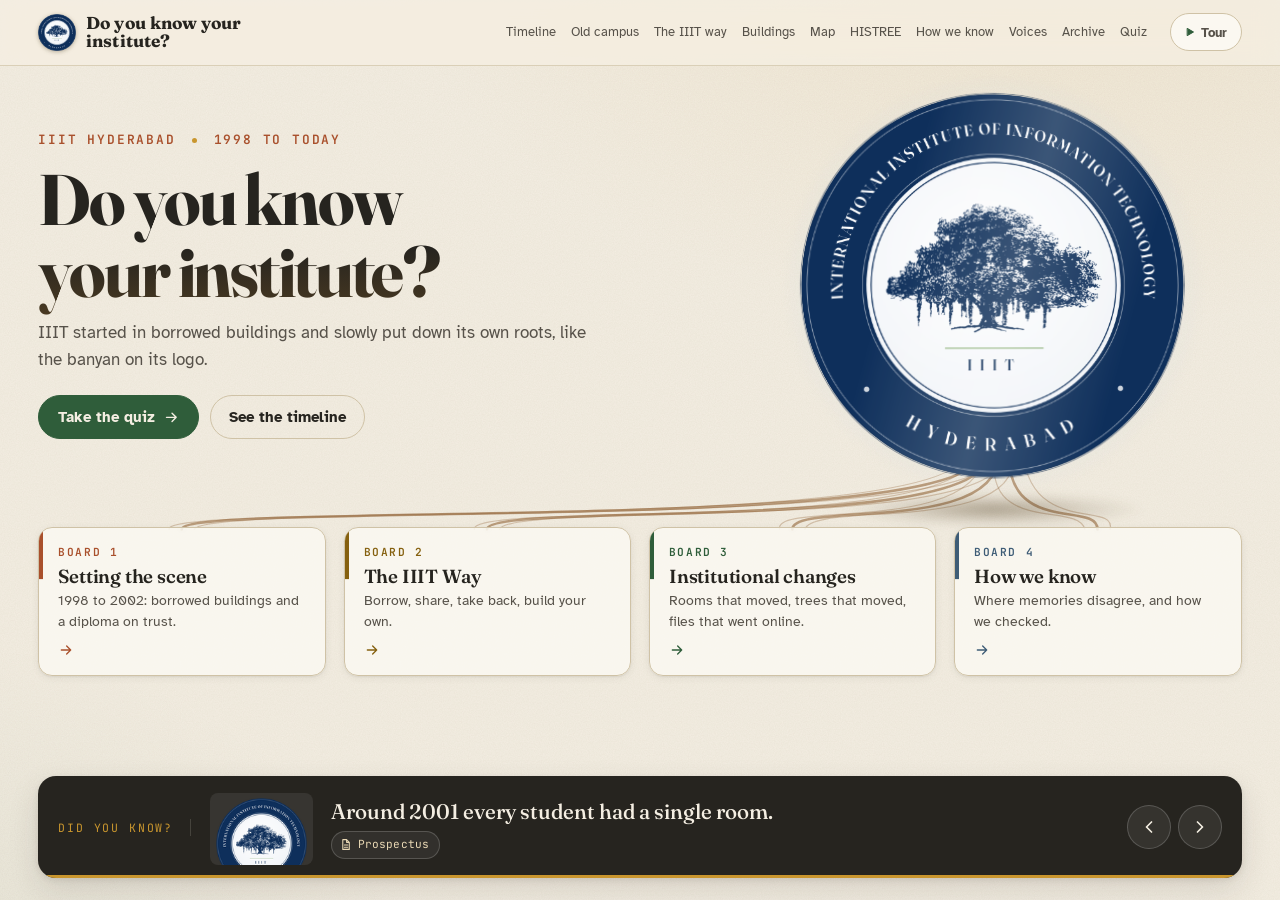
==== commit 19ef3d1e: "Monitor slideshows (#/photos old campus, #/buildings satellite time-lapse), 4 screens one per board," ====
--- a/site/index.html
+++ b/site/index.html
@@ -3,8 +3,8 @@
 <head>
   <meta charset="utf-8">
   <meta name="viewport" content="width=device-width, initial-scale=1">
-  <title>HISTREE | Do You Know Your Institute?</title>
-  <meta name="description" content="HISTREE: How IIIT Put Down Its Own Roots. A pop-up museum on IIIT Hyderabad's buildings, spaces and systems, by Team CakedUp (UPDH, 2026).">
+  <title>Do You Know Your Institute?</title>
+  <meta name="description" content="Do You Know Your Institute? A pop-up museum on how IIIT Hyderabad's buildings, spaces and systems changed, by Team CakedUp (UPDH, 2026).">
   <link rel="icon" href="assets/img/favicon.svg" type="image/svg+xml">
   <link rel="stylesheet" href="css/base.css">
   <link rel="stylesheet" href="css/components.css">
@@ -18,6 +18,8 @@
   <link rel="stylesheet" href="css/archive.css">
   <link rel="stylesheet" href="css/quiz.css">
   <link rel="stylesheet" href="css/ending.css">
+  <link rel="stylesheet" href="css/slides.css">
+  <link rel="stylesheet" href="css/tour.css">
   <link rel="stylesheet" href="css/themes.css">
   <script src="js/theme.js"></script>
 </head>
@@ -45,6 +47,7 @@
   <script src="data/way.js" defer></script>
   <script src="data/documents.js" defer></script>
   <script src="data/transcripts.js" defer></script>
+  <script src="data/notes.js" defer></script>
 
   <!-- core -->
   <script src="js/core/util.js" defer></script>
@@ -63,6 +66,9 @@
   <script src="js/pages/archive.js" defer></script>
   <script src="js/pages/quiz.js" defer></script>
   <script src="js/pages/ending.js" defer></script>
+  <script src="js/pages/slides.js" defer></script>
+
+  <script src="js/core/tour.js" defer></script>
 
   <script src="js/core/main.js" defer></script>
 </body>
--- a/site/css/base.css
+++ b/site/css/base.css
@@ -125,7 +125,7 @@
 .brand { display: flex; align-items: center; gap: .6rem; text-decoration: none; color: var(--ink); flex: none; }
 .brand img, .brand svg { width: 2.3rem; height: 2.3rem; filter: drop-shadow(0 1px 2px rgba(60, 40, 10, .35)); transition: transform var(--t-slow) var(--ease-out); }
 .brand:hover img { transform: rotate(-12deg) scale(1.06); }
-.brand b { font-family: var(--font-display); font-size: 1.35rem; font-weight: 700; letter-spacing: .02em; }
+.brand b { display: block; font-family: var(--font-display); font-size: 1.22rem; font-weight: 700; letter-spacing: .005em; white-space: nowrap; }
 .brand small { display: block; font-family: var(--font-mono); font-size: .6rem; letter-spacing: .12em; text-transform: uppercase; color: var(--ink-2); margin-top: -.15rem; }
 .nav-links { display: flex; align-items: center; gap: .15rem; margin: 0 0 0 auto; padding: 0; list-style: none; overflow-x: auto; scrollbar-width: none; }
 .nav-links::-webkit-scrollbar { display: none; }
@@ -139,8 +139,9 @@
 .nav-links a .key { display: none; font-family: var(--font-mono); font-size: .62rem; color: var(--ink-3); border: 1px solid var(--rule); border-radius: 4px; padding: 0 .3rem; line-height: 1.5; }
 .nav-links a[aria-current="page"] { color: var(--ink); font-weight: 700; }
 .nav-links a[aria-current="page"]::after { content: ''; position: absolute; left: .7rem; right: .7rem; bottom: .3rem; height: 2px; border-radius: 2px; background: var(--soil); }
-@media (min-width: 1700px) { .nav-links a .key { display: inline-block; } }
+@media (min-width: 2300px) { .nav-links a .key { display: inline-block; } }
 @media (max-width: 1500px) and (min-width: 901px) { .nav-links a { padding: .5rem .5rem; font-size: .8rem; } .brand small { display: none; } #nav .nav-inner { gap: .6rem; } }
+@media (max-width: 1280px) and (min-width: 901px) { .brand b { font-size: 1.05rem; max-width: 9.5rem; line-height: 1.05; white-space: normal; } .nav-links a { padding: .45rem .38rem; font-size: .76rem; } }
 .nav-toggle { display: none; margin-left: auto; width: 44px; height: 44px; border-radius: 999px; align-items: center; justify-content: center; }
 .nav-toggle svg { width: 24px; height: 24px; }
 @media (max-width: 900px) {
--- a/site/css/start.css
+++ b/site/css/start.css
@@ -1,11 +1,11 @@
-/* start.css: Start page + the 3D coin. Owner: aakarsh-claude (A4). */
+/* start.css: Start page, the turning IIIT badge (and the 3D coin it is built on). Owner: aakarsh-claude (A4). */
 
 .start { position: relative; min-height: calc(100vh - var(--nav-h)); display: grid; grid-template-rows: auto auto 1fr; overflow: hidden; }
 .start-hero { display: grid; grid-template-columns: minmax(0, 1.15fr) minmax(0, .85fr); align-items: center; gap: clamp(1rem, 3vw, 4rem); padding-top: clamp(.8rem, 3vh, 2.4rem); }
 .start-copy { position: relative; z-index: 2; }
 .start-kicker { display: flex; flex-wrap: wrap; gap: .4rem 1rem; align-items: center; font-family: var(--font-mono); font-size: .78rem; letter-spacing: .14em; text-transform: uppercase; color: var(--soil); font-weight: 600; }
 .start-kicker span + span::before { content: ''; display: inline-block; width: 5px; height: 5px; border-radius: 50%; background: var(--ochre); margin-right: 1rem; vertical-align: middle; }
-.start-title { font-size: clamp(3.4rem, 7vw, 8.4rem); line-height: .86; letter-spacing: -0.035em; font-weight: 700; margin: .2em 0 .06em; font-variation-settings: 'opsz' 144; color: var(--ink);
+.start-title { font-size: clamp(3rem, 5.6vw, 7rem); line-height: 1; padding-bottom: .12em; letter-spacing: -0.03em; max-width: 11ch; text-wrap: balance; font-weight: 700; margin: .2em 0 .06em; font-variation-settings: 'opsz' 144; color: var(--ink);
   background: linear-gradient(180deg, var(--ink) 55%, #4a3a22 100%); -webkit-background-clip: text; background-clip: text; -webkit-text-fill-color: transparent; }
 .start-sub { font-family: var(--font-display); font-style: italic; font-weight: 400; font-size: clamp(1.4rem, 2.1vw, 2.3rem); color: var(--banyan); margin: 0 0 .7em; font-variation-settings: 'opsz' 72; }
 .start-arg { font-size: clamp(1.02rem, 1.1vw, 1.25rem); max-width: 50ch; color: var(--ink-2); line-height: 1.6; }
@@ -39,6 +39,13 @@
 .coin-edge { position: absolute; inset: .4%; border-radius: 50%; transform-style: preserve-3d; }
 .coin-edge i { position: absolute; inset: 0; border-radius: 50%;
   background: repeating-conic-gradient(from 0deg, #E8C676 0deg 0.8deg, #8E5F1D 0.8deg 1.6deg); }
+/* flat badge: painted navy edge, no metal glint */
+.coin--flat .coin-edge i { background: #0B2547; }
+.coin--flat .coin-face.front { transform: translateZ(calc(var(--size) * .015)); }
+.coin--flat .coin-face.back { transform: rotateY(180deg) translateZ(calc(var(--size) * .015)); }
+.coin--flat .coin-glint { mix-blend-mode: screen; opacity: calc(var(--glint-o, .6) * .35); }
+.coin--flat .coin-face::after { box-shadow: inset 0 0 0 1px rgba(11, 37, 71, .5); }
+.coin-wrap:has(.coin--flat)::before { background: radial-gradient(closest-side, rgba(190, 210, 235, .55), rgba(190, 210, 235, .15) 55%, transparent 72%); }
 .coin-shadow { position: absolute; left: 50%; bottom: calc(var(--size) * -0.13); width: calc(var(--size) * .8); height: calc(var(--size) * .09); transform: translateX(-50%) scaleX(var(--sh, 1)); border-radius: 50%;
   background: radial-gradient(closest-side, rgba(60, 40, 10, .38), rgba(60, 40, 10, .12) 60%, transparent); filter: blur(4px); pointer-events: none; }
 .coin-hint { display: none; position: absolute; bottom: calc(var(--size) * -0.24); left: 50%; transform: translateX(-50%); white-space: nowrap; font-family: var(--font-mono); font-size: .68rem; letter-spacing: .12em; text-transform: uppercase; color: var(--ink-3); }
@@ -64,7 +71,7 @@
 .root-card .num { font-family: var(--font-mono); font-size: .68rem; letter-spacing: .14em; text-transform: uppercase; color: var(--c); font-weight: 700; }
 .root-card h3 { font-size: clamp(1.15rem, 1.45vw, 1.6rem); margin: 0; }
 .root-card p { margin: 0; font-size: .86rem; color: var(--ink-2); line-height: 1.45; }
-.root-card .go { margin-top: auto; padding-top: .4rem; display: inline-flex; align-items: center; gap: .35rem; font-size: .78rem; font-weight: 700; color: var(--c); }
+.root-card .go { margin-top: auto; padding-top: .3rem; display: inline-flex; align-items: center; gap: .35rem; font-size: .78rem; font-weight: 700; color: var(--c); }
 .root-card .go svg { width: 16px; height: 16px; transition: transform var(--t-med) var(--ease-out); }
 .root-card:hover .go svg { transform: translateX(4px); }
 
--- a/site/css/slides.css
+++ b/site/css/slides.css
@@ -0,0 +1,71 @@
+/* slides.css: monitor slideshows (#/photos, #/buildings). Owner: aakarsh-claude (A10). */
+.slides { position: relative; height: calc(100vh - var(--nav-h)); background: #0b0b0a; color: #f4eee2; overflow: hidden; cursor: none; }
+.slides.awake { cursor: default; }
+body.kiosk[data-page="photos"] #nav, body.kiosk[data-page="buildings"] #nav { display: none; }
+body.kiosk[data-page="photos"] .slides, body.kiosk[data-page="buildings"] .slides { height: 100vh; }
+body[data-page="photos"], body[data-page="buildings"] { background: #0b0b0a; }
+
+.sl-stage { position: absolute; inset: 0; }
+.sl-slide { position: absolute; inset: 0; opacity: 0; transition: opacity 1500ms cubic-bezier(.4, 0, .2, 1); }
+.sl-slide.on { opacity: 1; }
+.sl-slide.leaving { opacity: 0; }
+
+/* photos: one or two images, big, letterboxed on black, slow drift */
+/* each image is sized to fit its share of the frame exactly (container units), and never blown up past 2.2x */
+.sl-fig { position: absolute; inset: 8vh 4vw 16vh; display: flex; gap: 2.4vw; align-items: center; justify-content: center; container-type: size; --cols: 1; }
+.sl-fig.two { --cols: 2; }
+.sl-img { flex: none; display: grid; place-items: center; overflow: hidden; border-radius: 3px; box-shadow: 0 30px 80px rgba(0, 0, 0, .55); }
+.sl-img img { display: block; aspect-ratio: var(--ar, 1.6); height: auto; user-select: none; transform-origin: 50% 50%;
+  width: min(calc((100cqw - (var(--cols) - 1) * 2.4vw) / var(--cols)), calc(100cqh * var(--ar, 1.6)), var(--nw, 4000px)); }
+.sl-slide.on .sl-img img { animation: kb 9500ms linear both; }
+@keyframes kb { from { transform: scale(1) translate(0, 0); } to { transform: scale(1.055) translate(var(--kb-x, 1%), var(--kb-y, 0)); } }
+.sl-cap { position: absolute; left: 4vw; right: 4vw; bottom: 4.2vh; display: flex; align-items: baseline; gap: 1.6rem; flex-wrap: wrap; }
+.sl-text { margin: 0; font-family: var(--font-display); font-size: clamp(1.3rem, 2.1vw, 2.6rem); line-height: 1.2; font-weight: 500; max-width: 46ch; font-variation-settings: 'opsz' 72;
+  opacity: 0; transform: translateY(12px); transition: opacity 900ms 500ms var(--ease-out), transform 900ms 500ms var(--ease-out); }
+.sl-src { margin: 0; font-family: var(--font-mono); font-size: clamp(.62rem, .7vw, .85rem); letter-spacing: .08em; text-transform: uppercase; color: rgba(244, 238, 226, .5);
+  opacity: 0; transition: opacity 900ms 800ms; }
+.sl-slide.on .sl-text { opacity: 1; transform: none; }
+.sl-slide.on .sl-src { opacity: 1; }
+
+/* header + footer chrome */
+.sl-head { position: absolute; left: 4vw; top: 2.2vh; display: flex; align-items: baseline; gap: 1rem; z-index: 3; pointer-events: none; }
+.sl-head b { font-family: var(--font-mono); font-size: clamp(.7rem, .8vw, .95rem); letter-spacing: .18em; text-transform: uppercase; color: var(--ochre); font-weight: 600; }
+.sl-head span { font-family: var(--font-mono); font-size: clamp(.62rem, .7vw, .85rem); letter-spacing: .12em; text-transform: uppercase; color: rgba(244, 238, 226, .45); }
+.sl-foot { position: absolute; right: 4vw; top: 2vh; display: flex; align-items: center; gap: 1rem; z-index: 3; }
+.sl-count { font-size: clamp(.7rem, .8vw, .95rem); color: rgba(244, 238, 226, .6); letter-spacing: .1em; }
+.sl-progress { width: clamp(80px, 9vw, 180px); height: 2px; background: rgba(244, 238, 226, .15); border-radius: 2px; overflow: hidden; }
+.sl-progress i { display: block; height: 100%; background: var(--ochre); transform-origin: 0 50%; transform: scaleX(0); }
+.slides.paused .sl-progress i { background: rgba(244, 238, 226, .4); }
+.sl-ctrl { display: flex; gap: .4rem; opacity: 0; transition: opacity var(--t-med); }
+.slides.awake .sl-ctrl, .slides.paused .sl-ctrl, .sl-ctrl:focus-within { opacity: 1; }
+.sl-btn { width: 40px; height: 40px; border-radius: 50%; display: grid; place-items: center; color: #f4eee2; background: rgba(255, 255, 255, .08); border: 1px solid rgba(255, 255, 255, .16); }
+.sl-btn:hover { background: rgba(255, 255, 255, .18); }
+.sl-btn svg { width: 18px; height: 18px; }
+
+/* buildings: satellite frames crossfade in place, so it reads as a time-lapse */
+.slides[data-kind="buildings"] .sl-slide { transition-duration: 1100ms; }
+.slides[data-kind="buildings"] .sl-fig { inset: 3vh 30vw 3vh 3vw; }
+.sl-fig.sat .sl-img { border-radius: 6px; }
+.slides[data-kind="buildings"] .sl-slide.on .sl-img img { animation: none; }
+.sl-place { position: absolute; right: 3vw; top: 50%; width: 24vw; transform: translateY(-50%); }
+.sl-place h2 { font-size: clamp(1.8rem, 3.2vw, 4rem); line-height: 1.02; margin: 0 0 .5rem; color: #fff; }
+.sl-place p { margin: 0; font-size: clamp(.95rem, 1.15vw, 1.4rem); color: rgba(244, 238, 226, .75); line-height: 1.45; }
+.sl-place .sl-src { margin-top: 1.2rem; opacity: 1; }
+.sl-pips { display: flex; gap: .45rem; margin-top: 1.6rem; }
+.sl-pips i { flex: 1; max-width: 3.4rem; height: 4px; border-radius: 2px; background: rgba(244, 238, 226, .18); }
+.sl-pips i.done { background: rgba(201, 150, 46, .6); }
+.sl-pips i.now { background: var(--ochre); }
+/* the place text only animates in on the first frame of a place; later frames keep it still */
+.sl-frame .sl-place { opacity: 1; }
+.sl-frame.first .sl-place h2, .sl-frame.first .sl-place > p:first-of-type { animation: place-in 1000ms var(--ease-out) both; }
+.sl-frame.first .sl-place > p:first-of-type { animation-delay: 150ms; }
+@keyframes place-in { from { opacity: 0; transform: translateY(16px); } }
+.slides[data-kind="buildings"] .sl-slide:not(.first) .sl-place { transition: none; }
+
+@media (max-width: 900px) {
+  .sl-fig { inset: 8vh 3vw 24vh; }
+  .sl-fig.two { flex-direction: column; --cols: 1; }
+  .slides[data-kind="buildings"] .sl-fig { inset: 8vh 3vw 34vh; }
+  .sl-place { left: 4vw; right: 4vw; top: auto; bottom: 4vh; width: auto; transform: none; }
+}
+@media (prefers-reduced-motion: reduce) { .sl-slide.on .sl-img img { animation: none; } .sl-slide { transition-duration: 300ms; } }
--- a/site/css/tour.css
+++ b/site/css/tour.css
@@ -0,0 +1,31 @@
+/* tour.css: Board 4 website tour bar + speaker notes. Owner: aakarsh-claude (A9). */
+.nav-tour { display: inline-flex; align-items: center; gap: .35rem; flex: none; margin-left: .4rem; padding: .4rem .8rem; min-height: 38px; border-radius: 999px; border: 1px solid var(--rule); background: var(--card); font-size: .8rem; font-weight: 700; color: var(--ink-2); }
+.nav-tour svg { width: 12px; height: 12px; color: var(--banyan); }
+.nav-tour:hover, .nav-tour[aria-pressed="true"] { border-color: var(--banyan); color: var(--banyan); }
+body.kiosk:not(.tour-screen) .nav-tour { display: none; }
+
+.tour-bar { position: fixed; z-index: 400; left: 50%; bottom: 1.2rem; transform: translateX(-50%); width: min(1100px, calc(100vw - 2rem));
+  display: grid; grid-template-columns: minmax(0, 1fr) auto; gap: 1.5rem; align-items: center; padding: 1rem 1.2rem 1rem 1.5rem;
+  border-radius: 18px; background: rgba(38, 36, 31, .94); color: var(--paper); box-shadow: 0 20px 60px rgba(0, 0, 0, .35); backdrop-filter: blur(10px); }
+.tour-bar.swap .tour-main { animation: tour-in 500ms var(--ease-out) both; }
+@keyframes tour-in { from { opacity: 0; transform: translateY(8px); } }
+.tour-kicker { font-size: .68rem; letter-spacing: .14em; text-transform: uppercase; color: var(--ochre); }
+.tour-title { font-family: var(--font-display); font-size: clamp(1.3rem, 1.8vw, 2rem); font-weight: 600; line-height: 1.15; margin: .15rem 0 .2rem; }
+.tour-text { font-size: clamp(.92rem, 1vw, 1.1rem); color: rgba(244, 238, 226, .78); }
+.tour-side { display: flex; flex-direction: column; align-items: flex-end; gap: .7rem; }
+.tour-dots { display: flex; gap: .3rem; }
+.tour-dots button { width: 10px; height: 10px; border-radius: 50%; background: rgba(244, 238, 226, .2); padding: 0; min-height: 0; }
+.tour-dots button.done { background: rgba(201, 150, 46, .55); }
+.tour-dots button.on { background: var(--ochre); transform: scale(1.25); }
+.tour-btns { display: flex; gap: .5rem; align-items: center; }
+.tour-bar .icon-btn { background: rgba(255, 255, 255, .08); border-color: rgba(255, 255, 255, .18); color: var(--paper); }
+.tour-bar .icon-btn:disabled { opacity: .35; }
+body.touring .kiosk-pill { display: none; }
+body.touring #app { padding-bottom: 7rem; }
+
+.speaker-note { position: fixed; z-index: 410; right: 1.2rem; bottom: 1.2rem; width: min(30rem, calc(100vw - 2.4rem)); padding: .9rem 1.1rem 1rem; border-radius: 14px;
+  background: #FFF6CF; color: #2b2410; border: 1px solid #E9D488; box-shadow: var(--shadow-3); font-size: .95rem; line-height: 1.5; animation: tour-in 400ms var(--ease-out) both; }
+.speaker-note.with-tour { bottom: calc(1.2rem + 9rem); }
+.speaker-note p { margin: .35rem 0 0; }
+.sn-head { display: flex; justify-content: space-between; align-items: baseline; font-family: var(--font-mono); font-size: .66rem; letter-spacing: .12em; text-transform: uppercase; color: #8a6d12; }
+@media (max-width: 760px) { .tour-bar { grid-template-columns: 1fr; gap: .8rem; } .tour-side { align-items: stretch; } }
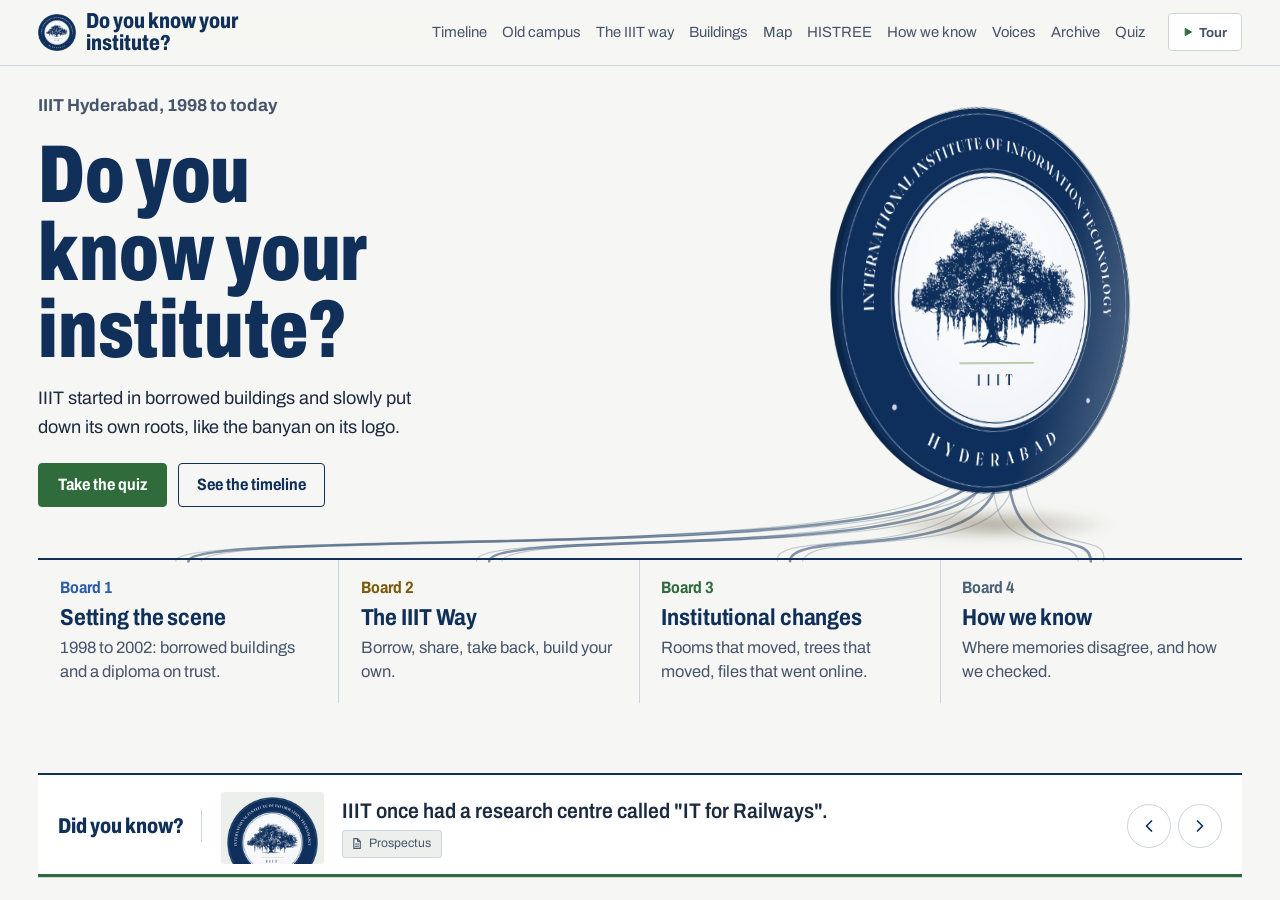
==== commit 6b19e36b: "Un-AI-slop look (css/look.css, default; ?look=classic = old look, tag look-v1-before-unslop): drawin" ====
--- a/site/index.html
+++ b/site/index.html
@@ -22,6 +22,8 @@
   <link rel="stylesheet" href="css/tour.css">
   <link rel="stylesheet" href="css/themes.css">
   <script src="js/theme.js"></script>
+  <link rel="stylesheet" href="css/look.css">
+  <script src="js/look.js"></script>
 </head>
 <body>
   <header id="nav"></header>
--- a/site/css/base.css
+++ b/site/css/base.css
@@ -145,7 +145,12 @@
 .nav-toggle { display: none; margin-left: auto; width: 44px; height: 44px; border-radius: 999px; align-items: center; justify-content: center; }
 .nav-toggle svg { width: 24px; height: 24px; }
 @media (max-width: 900px) {
-  .nav-toggle { display: inline-flex; }
+  .brand { min-width: 0; flex: 1 1 auto; }
+  .brand > span { min-width: 0; }
+  .brand b { font-size: 1.02rem; overflow: hidden; text-overflow: ellipsis; }
+  .brand small { display: none; }
+  .nav-tour { display: none; }
+  .nav-toggle { display: inline-flex; flex: none; }
   .nav-links { position: fixed; top: var(--nav-h); left: 0; right: 0; flex-direction: column; align-items: stretch; gap: 0; padding: .5rem var(--gutter) 1rem; background: var(--paper); border-bottom: 1px solid var(--rule); box-shadow: var(--shadow-2); transform: translateY(-110%); transition: transform var(--t-med) var(--ease-out); z-index: -1; }
   .nav-links.open { transform: none; }
   .nav-links a { font-size: 1.05rem; border-radius: 8px; }
--- a/site/css/map.css
+++ b/site/css/map.css
@@ -1,4 +1,4 @@
-/* map.css: Board 3 map. Owner: aakarsh-claude (A6). */
+/* map.css: Board 3 map (2002 plan morphing into today). Owner: aakarsh-claude (A6, A11). */
 
 .map-page { height: calc(100vh - var(--nav-h)); display: grid; grid-template-columns: minmax(300px, 22rem) minmax(0, 1fr); overflow: hidden; }
 .map-rail { overflow-y: auto; padding: 1.3rem 1.3rem 2rem clamp(1rem, 2vw, 2rem); border-right: 1px solid var(--rule); background: rgba(234, 225, 207, .35); scrollbar-width: thin; }
@@ -19,6 +19,21 @@
 .map-host { position: absolute; inset: 0; }
 .map-content { box-shadow: 0 10px 40px rgba(38, 36, 31, .18); background: #fff; }
 .map-img { width: 100%; height: 100%; display: block; user-select: none; -webkit-user-drag: none; }
+.map-img.now, .map-img.plan { position: absolute; inset: 0; }
+.map-img.plan { mix-blend-mode: multiply; will-change: opacity; }
+.map-img.now { will-change: mask-image; }
+/* era-only hotspots and labels: newer buildings show on today's view, gone ones on the 2002 view */
+.hot, .map-label { transition: opacity 500ms var(--ease-out), fill var(--t-fast), stroke var(--t-fast), background var(--t-fast), color var(--t-fast), scale var(--t-fast) var(--ease-out); }
+.map-page:not(.is-now) .now-only, .map-page.is-now .then-only { opacity: 0 !important; pointer-events: none; }
+.map-page.is-now .hot { fill: rgba(255, 255, 255, .06); stroke: rgba(255, 255, 255, .85); }
+.map-page.is-now .hot:hover, .map-page.is-now .hot:focus-visible { fill: rgba(201, 150, 46, .3); stroke: #FFE7A8; }
+.map-page.is-now .hot.sel { fill: rgba(47, 93, 58, .3); stroke: #9fe0ae; }
+.map-page.is-now .map-content { box-shadow: 0 10px 40px rgba(0, 0, 0, .35); }
+.map-morph { position: absolute; left: 50%; top: 1rem; transform: translateX(-50%); z-index: 4; display: flex; align-items: center; gap: .6rem; padding: .35rem .45rem; border-radius: 999px;
+  background: rgba(251, 248, 241, .95); border: 1px solid var(--rule); box-shadow: var(--shadow-2); }
+.morph-btn { padding: .4rem .85rem; min-height: 36px; border-radius: 999px; font-size: .82rem; font-weight: 700; color: var(--ink-2); white-space: nowrap; transition: background var(--t-fast), color var(--t-fast); }
+.morph-btn.on { background: var(--ink); color: var(--paper); }
+.morph-range { width: clamp(90px, 12vw, 220px); accent-color: var(--banyan); }
 .map-svg { position: absolute; left: 0; top: 0; overflow: visible; }
 .hot { fill: rgba(169, 80, 44, .06); stroke: rgba(169, 80, 44, .75); stroke-width: 2; stroke-dasharray: 6 5; vector-effect: non-scaling-stroke; cursor: pointer; transition: fill var(--t-fast), stroke var(--t-fast); }
 .hot:hover, .hot:focus-visible { fill: rgba(201, 150, 46, .22); stroke: var(--soil); stroke-dasharray: none; outline: none; }
--- a/site/css/slides.css
+++ b/site/css/slides.css
@@ -63,9 +63,13 @@
 .slides[data-kind="buildings"] .sl-slide:not(.first) .sl-place { transition: none; }
 
 @media (max-width: 900px) {
-  .sl-fig { inset: 8vh 3vw 24vh; }
+  .sl-head { flex-direction: column; gap: .2rem; }
+  .sl-foot { top: auto; bottom: 1.4vh; right: 4vw; }
+  .sl-ctrl { opacity: 1; }
+  .sl-cap { bottom: 9vh; }
+  .sl-fig { inset: 10vh 3vw 26vh; }
   .sl-fig.two { flex-direction: column; --cols: 1; }
   .slides[data-kind="buildings"] .sl-fig { inset: 8vh 3vw 34vh; }
-  .sl-place { left: 4vw; right: 4vw; top: auto; bottom: 4vh; width: auto; transform: none; }
+  .sl-place { left: 4vw; right: 4vw; top: auto; bottom: 10vh; width: auto; transform: none; }
 }
 @media (prefers-reduced-motion: reduce) { .sl-slide.on .sl-img img { animation: none; } .sl-slide { transition-duration: 300ms; } }
--- a/site/css/tour.css
+++ b/site/css/tour.css
@@ -29,3 +29,4 @@
 .speaker-note p { margin: .35rem 0 0; }
 .sn-head { display: flex; justify-content: space-between; align-items: baseline; font-family: var(--font-mono); font-size: .66rem; letter-spacing: .12em; text-transform: uppercase; color: #8a6d12; }
 @media (max-width: 760px) { .tour-bar { grid-template-columns: 1fr; gap: .8rem; } .tour-side { align-items: stretch; } }
+@media (max-width: 900px) { .nav-tour { display: none; } }
--- a/site/css/look.css
+++ b/site/css/look.css
@@ -0,0 +1,202 @@
+/* look.css: the "drawing office" look (14 Nov, the un-AI-slop pass). Owner: aakarsh-claude.
+   Loaded last; every rule is scoped to html.look-v2, which js/look.js sets unless the URL has ?look=classic.
+   So ?look=classic shows the old look, and git tag look-v1-before-unslop has the old files.
+
+   Why: the old look was the default "tasteful AI" cluster (cream ground + terracotta accent + high-contrast serif,
+   tracked all-caps mono eyebrows, middle-dot meta strings, arrows on buttons, coloured left-stripe cards, the same
+   rounded card + soft shadow everywhere, fade-up on every block). See Anthropic's frontend-design skill and
+   github.com/funboy322/avoid-ai-design (catalog SD1, SD4, T2, T5, K2, K4, CP3, M1).
+
+   Direction, taken from the subject: the 2002 layout plan and the office that drew it.
+   - Ground: plan white #F6F7F4 (cool, not cream). Surfaces: white.
+   - Ink: IIIT logo navy #10305A for headings, #1B2A3F for text.
+   - Accent: the logo's green rule / the plan's tree stamps (#2F6B3B, light #7FA86A).
+   - Plan blue #2C5DA8 for links and buildings. Red ink #B3261E only for "sources disagree" and corrections,
+     like the handwritten notes on the plan.
+   - Type: Archivo (variable width) set narrow and heavy, like the plan's lettering; Atkinson Hyperlegible for
+     reading. No monospace: dates and counts use Archivo with tabular figures.
+   - Structure: plain rules and a few real borders, square-ish corners, shadows only on things that float. */
+
+@font-face { font-family: 'Archivo'; font-style: normal; font-weight: 100 900; font-stretch: 62% 125%; font-display: swap;
+  src: url('../assets/fonts/Archivo-normal-100_900-wdth62_125.woff2') format('woff2'); }
+
+html.look-v2 {
+  --paper: #F6F7F4;
+  --paper-2: #ECEFEB;
+  --paper-3: #DCE1DC;
+  --card: #FFFFFF;
+  --ink: #1B2A3F;
+  --ink-2: #46556B;
+  --ink-3: #6A7686;
+  --rule: #CDD4DC;
+  --navy: #10305A;
+  --banyan: #2F6B3B;
+  --banyan-deep: #1F4A28;
+  --leaf: #7FA86A;
+  --soil: #2C5DA8;
+  --soil-deep: #1E4580;
+  --ochre: #7FA86A;
+  --ochre-ink: #7A5A0A;
+  --slate: #4A6274;
+  --plum: #7D4E86;
+  --teal: #1E7A80;
+  --ok: #2F6B3B;
+  --warn: #B3261E;
+  --warn-ink: #9C2119;
+  --todo: #7B8794;
+  --night: #0E1A2B;
+  --c-land: #9A7414;
+  --font-display: 'Archivo', 'Arial Narrow', system-ui, sans-serif;
+  --font-mono: 'Archivo', system-ui, sans-serif;
+  --font-body: 'Archivo', system-ui, -apple-system, 'Segoe UI', sans-serif;
+  --radius: 4px;
+  --radius-sm: 3px;
+  --shadow-1: none;
+  --shadow-2: 0 2px 10px rgba(16, 48, 90, .10), 0 10px 30px rgba(16, 48, 90, .10);
+  --shadow-3: 0 8px 28px rgba(16, 48, 90, .16), 0 24px 70px rgba(16, 48, 90, .16);
+  --grain: none;
+}
+
+/* ---------- base ---------- */
+html.look-v2 body { background: var(--paper); background-image: none; font-stretch: 100%; font-size: 1.02rem; }
+html.look-v2 body * { text-transform: none !important; letter-spacing: 0 !important; }
+html.look-v2 ::selection { background: rgba(127, 168, 106, .35); }
+html.look-v2 :focus-visible { outline-color: var(--soil); }
+html.look-v2 a:hover { color: var(--soil-deep); }
+html.look-v2 body h1, html.look-v2 body h2, html.look-v2 body h3, html.look-v2 body h4 {
+  font-family: var(--font-display); font-stretch: 80%; font-weight: 750; font-variation-settings: normal; color: var(--navy); letter-spacing: -0.005em !important; }
+html.look-v2 body h1 { font-weight: 800; line-height: 1; }
+html.look-v2 body h3 { font-weight: 700; font-stretch: 85%; }
+html.look-v2 .mono, html.look-v2 .kicker { font-family: var(--font-display); font-variant-numeric: tabular-nums; }
+html.look-v2 .kicker { font-size: 1rem; font-weight: 700; font-stretch: 85%; color: var(--ink-2); }
+html.look-v2 .lede { color: var(--ink-2); }
+
+/* rubber stamps stay in capitals: that's what a file stamp looks like */
+html.look-v2 body .stamp { text-transform: uppercase !important; letter-spacing: .06em !important; font-family: var(--font-display); font-stretch: 75%; font-weight: 800; }
+
+/* ---------- nav ---------- */
+html.look-v2 #nav { background: rgba(246, 247, 244, .92); border-bottom: 1px solid var(--rule); }
+html.look-v2 .brand b { font-family: var(--font-display); font-stretch: 78%; font-weight: 800; color: var(--navy); font-size: 1.32rem; }
+html.look-v2 .brand small { font-family: var(--font-body); font-size: .72rem; color: var(--ink-3); margin-top: 0; }
+html.look-v2 .brand img { filter: none; }
+html.look-v2 .nav-links a { font-size: .9rem; color: var(--ink-2); border-radius: 4px; }
+html.look-v2 .nav-links a[aria-current="page"] { color: var(--navy); }
+html.look-v2 .nav-links a[aria-current="page"]::after { background: var(--navy); height: 3px; bottom: .25rem; border-radius: 0; }
+html.look-v2 .nav-tour { border-radius: 4px; border-color: var(--rule); background: #fff; }
+
+/* ---------- controls ---------- */
+html.look-v2 .btn { border-radius: 4px; font-family: var(--font-display); font-stretch: 85%; font-weight: 700; font-size: 1rem; background: var(--navy); border-color: var(--navy); color: #fff; }
+html.look-v2 .btn:hover { transform: none; box-shadow: none; background: #183F72; color: #fff; }
+html.look-v2 .btn--ghost { background: transparent; color: var(--navy); border-color: var(--navy); }
+html.look-v2 .btn--ghost:hover { background: rgba(16, 48, 90, .06); color: var(--navy); }
+html.look-v2 .btn--green { background: var(--banyan); border-color: var(--banyan); }
+html.look-v2 .btn--green:hover { background: var(--banyan-deep); }
+html.look-v2 .btn .i-arrow-right, html.look-v2 .root-card .go { display: none; }
+html.look-v2 .icon-btn:hover { transform: none; }
+html.look-v2 .chip { border-radius: 4px; font-weight: 700; }
+html.look-v2 .chip:hover { transform: none; }
+html.look-v2 .badge { border-radius: 3px; font-family: var(--font-body); font-size: .74rem; }
+html.look-v2 .badge:hover { transform: none; }
+html.look-v2 .source-line, html.look-v2 .fig figcaption .credit, html.look-v2 .popover .url { font-family: var(--font-body); }
+
+/* ---------- cards: flat, bordered, no lift, no stripe ---------- */
+html.look-v2 .card { border-radius: 4px; box-shadow: none; }
+html.look-v2 .card.clickable:hover { transform: none; box-shadow: none; border-color: var(--navy); }
+html.look-v2 .card.clickable:hover .card-img img, html.look-v2 .fig-btn:hover img { transform: none; }
+html.look-v2 .sheet { border-left: 1px solid var(--rule); }
+html.look-v2 .sheet-bar { background: var(--paper-2); }
+html.look-v2 .sheet-body > * { animation: none; }
+
+/* ---------- start ---------- */
+html.look-v2 .start .enter { animation: none; }
+html.look-v2 .start .coin-wrap.enter { animation: start-in 900ms var(--ease-out) both; }
+html.look-v2 .start-kicker { font-family: var(--font-body); font-size: 1.05rem; font-weight: 700; color: var(--ink-2); gap: 0; }
+html.look-v2 .start-kicker span + span::before { content: ", "; display: inline; width: auto; height: auto; margin: 0; background: none; border-radius: 0; }
+html.look-v2 .start-title { font-family: var(--font-display); font-stretch: 72%; font-weight: 850; line-height: .95; max-width: 9ch; color: var(--navy);
+  background: none; -webkit-text-fill-color: currentColor; font-size: clamp(3.2rem, 6.4vw, 7.4rem); }
+html.look-v2 .start-arg { font-size: clamp(1.1rem, 1.25vw, 1.4rem); color: var(--ink); max-width: 38ch; }
+html.look-v2 .coin-wrap::before { display: none; }
+html.look-v2 .roots-svg path { stroke: var(--navy); opacity: .5; }
+html.look-v2 .roots-svg path.thin { opacity: .22; }
+html.look-v2 .roots-grid { gap: 0; border-top: 2px solid var(--navy); }
+html.look-v2 .root-card { background: transparent; border: 0; border-right: 1px solid var(--rule); border-radius: 0; box-shadow: none; backdrop-filter: none; padding: 1rem 1.3rem 1.2rem; }
+html.look-v2 .root-card:last-child { border-right: 0; }
+html.look-v2 .root-card::before { display: none; }
+html.look-v2 .root-card:hover { transform: none; box-shadow: none; background: #fff; }
+html.look-v2 .root-card .num { font-family: var(--font-display); font-stretch: 85%; font-size: 1rem; font-weight: 700; color: var(--c); }
+html.look-v2 .root-card h3 { font-size: clamp(1.4rem, 1.8vw, 2rem); }
+html.look-v2 .root-card p { font-size: 1rem; }
+html.look-v2 .root-card:hover h3 { text-decoration: underline; text-decoration-thickness: 2px; text-underline-offset: .15em; }
+html.look-v2 .ticker { background: #fff; color: var(--ink); border-radius: 0; box-shadow: none; border-top: 2px solid var(--navy); border-bottom: 1px solid var(--rule); }
+html.look-v2 .ticker-label { font-family: var(--font-display); font-stretch: 80%; font-size: 1.3rem; font-weight: 800; color: var(--navy); border-right-color: var(--rule); }
+html.look-v2 .ticker-text { font-family: var(--font-display); font-stretch: 88%; font-weight: 600; color: var(--ink); }
+html.look-v2 .ticker .badge { --c: var(--ink-2); background: var(--paper-2); border-color: var(--rule); color: var(--ink-2); }
+html.look-v2 .ticker .icon-btn { background: #fff; border-color: var(--rule); color: var(--navy); }
+html.look-v2 .ticker-bar { background: var(--banyan); }
+html.look-v2 .ticker-thumb { border-radius: 3px; background: var(--paper-2); }
+
+/* ---------- timeline ---------- */
+html.look-v2 .tl-card { border-radius: 3px; box-shadow: none; }
+html.look-v2 .tl-card:hover { box-shadow: var(--shadow-2); }
+html.look-v2 .tl-card-stripe { display: none; }
+html.look-v2 .tl-card { padding-left: .7rem; }
+html.look-v2 .tl-date { font-family: var(--font-display); font-stretch: 85%; font-size: .78rem; filter: none; color: var(--ink-2); }
+html.look-v2 .tl-date::before { content: ''; display: inline-block; width: .55em; height: .55em; border-radius: 50%; background: var(--c); margin-right: .4em; vertical-align: .05em; }
+html.look-v2 .tl-title { font-family: var(--font-display); font-stretch: 88%; font-weight: 700; color: var(--navy); }
+html.look-v2 .tl-era-label b { font-family: var(--font-display); font-stretch: 78%; font-weight: 800; opacity: .9; }
+html.look-v2 .tl-era-label span, html.look-v2 .tl-tick span { font-family: var(--font-display); }
+html.look-v2 .tl-era-btn { border-radius: 4px; }
+html.look-v2 .tl-era-btn:hover { transform: none; box-shadow: none; }
+html.look-v2 .tl-era-btn b { font-family: var(--font-display); font-stretch: 82%; font-weight: 800; }
+html.look-v2 .tl-track { background: #fff; }
+/* era bands: quiet tints from the new palette (the band colours are inline styles from timeline.js) */
+html.look-v2 .tl-era-band:nth-child(1), html.look-v2 .tl-mini-era:nth-child(1) { background: rgba(106, 118, 134, .07) !important; }
+html.look-v2 .tl-era-band:nth-child(2), html.look-v2 .tl-mini-era:nth-child(2) { background: rgba(44, 93, 168, .07) !important; }
+html.look-v2 .tl-era-band:nth-child(3), html.look-v2 .tl-mini-era:nth-child(3) { background: rgba(154, 116, 20, .07) !important; }
+html.look-v2 .tl-era-band:nth-child(4), html.look-v2 .tl-mini-era:nth-child(4) { background: rgba(47, 107, 59, .08) !important; }
+html.look-v2 .tl-era-band:nth-child(5), html.look-v2 .tl-mini-era:nth-child(5) { background: rgba(16, 48, 90, .07) !important; }
+html.look-v2 .tl-era-band:nth-child(6), html.look-v2 .tl-mini-era:nth-child(6) { background: rgba(106, 118, 134, .07) !important; }
+html.look-v2 .tl-mini { border-radius: 3px; }
+html.look-v2 .tl-mini-brush { border-radius: 2px; border-color: var(--navy); }
+html.look-v2 .tl-hint { border-radius: 4px; background: var(--navy); }
+html.look-v2 .tl-flag { font-family: var(--font-body); }
+html.look-v2 .tl-ev.contested .tl-card { background: #FFF5F4; }
+
+/* ---------- map ---------- */
+html.look-v2 .map-rail { background: #fff; }
+html.look-v2 .map-stage { background: var(--paper-2); }
+html.look-v2 .rail-btn { border-radius: 4px; }
+html.look-v2 .rail-btn:hover { transform: none; }
+html.look-v2 .rail-btn.on { box-shadow: inset 3px 0 0 var(--c); }
+html.look-v2 .map-label { border-radius: 3px; background: #fff; font-family: var(--font-display); font-stretch: 85%; font-size: .82rem; }
+html.look-v2 .map-label:hover, html.look-v2 .map-label.hover { background: var(--navy); color: #fff; }
+html.look-v2 .map-badge, html.look-v2 .map-compass, html.look-v2 .map-morph { background: #fff; border-radius: 4px; box-shadow: var(--shadow-2); }
+html.look-v2 .map-compass { border-radius: 50%; color: var(--navy); }
+html.look-v2 .map-compass svg { color: var(--navy); }
+html.look-v2 .morph-btn { border-radius: 3px; font-family: var(--font-display); font-stretch: 85%; }
+html.look-v2 .morph-btn.on { background: var(--navy); }
+html.look-v2 .jr-marker { font-family: var(--font-display); font-weight: 800; }
+
+/* ---------- slideshows (black on purpose: the monitors) ---------- */
+html.look-v2 .slides { background: #000; }
+html.look-v2 body[data-page="photos"], html.look-v2 body[data-page="buildings"] { background: #000; }
+html.look-v2 .sl-head b { font-family: var(--font-display); font-stretch: 80%; font-weight: 800; font-size: clamp(1rem, 1.2vw, 1.5rem); color: #fff; }
+html.look-v2 .sl-head span { font-family: var(--font-body); font-size: clamp(.85rem, .9vw, 1.1rem); color: rgba(255, 255, 255, .55); }
+html.look-v2 .sl-text { font-family: var(--font-display); font-stretch: 88%; font-weight: 600; }
+html.look-v2 .sl-src { font-family: var(--font-body); font-size: clamp(.75rem, .8vw, 1rem); color: rgba(255, 255, 255, .5); }
+html.look-v2 .sl-place h2 { color: #fff; font-stretch: 75%; }
+html.look-v2 .sl-place .sl-src { font-size: clamp(.8rem, .85vw, 1.05rem); }
+html.look-v2 .sl-progress i, html.look-v2 .sl-pips i.now { background: var(--leaf); }
+html.look-v2 .sl-pips i.done { background: rgba(127, 168, 106, .5); }
+html.look-v2 .sl-count { font-family: var(--font-display); }
+
+/* ---------- tour + speaker notes ---------- */
+html.look-v2 .tour-bar { border-radius: 6px; background: rgba(14, 26, 43, .96); }
+html.look-v2 .tour-kicker { font-family: var(--font-body); color: var(--leaf); font-size: .8rem; }
+html.look-v2 .tour-title { font-family: var(--font-display); font-stretch: 80%; font-weight: 800; }
+html.look-v2 .tour-dots button.on, html.look-v2 .tour-dots button.done { background: var(--leaf); }
+html.look-v2 .speaker-note { border-radius: 4px; }
+html.look-v2 .sn-head { font-family: var(--font-body); }
+
+/* ---------- kiosk chrome ---------- */
+html.look-v2 .kiosk-pill { border-radius: 4px; }
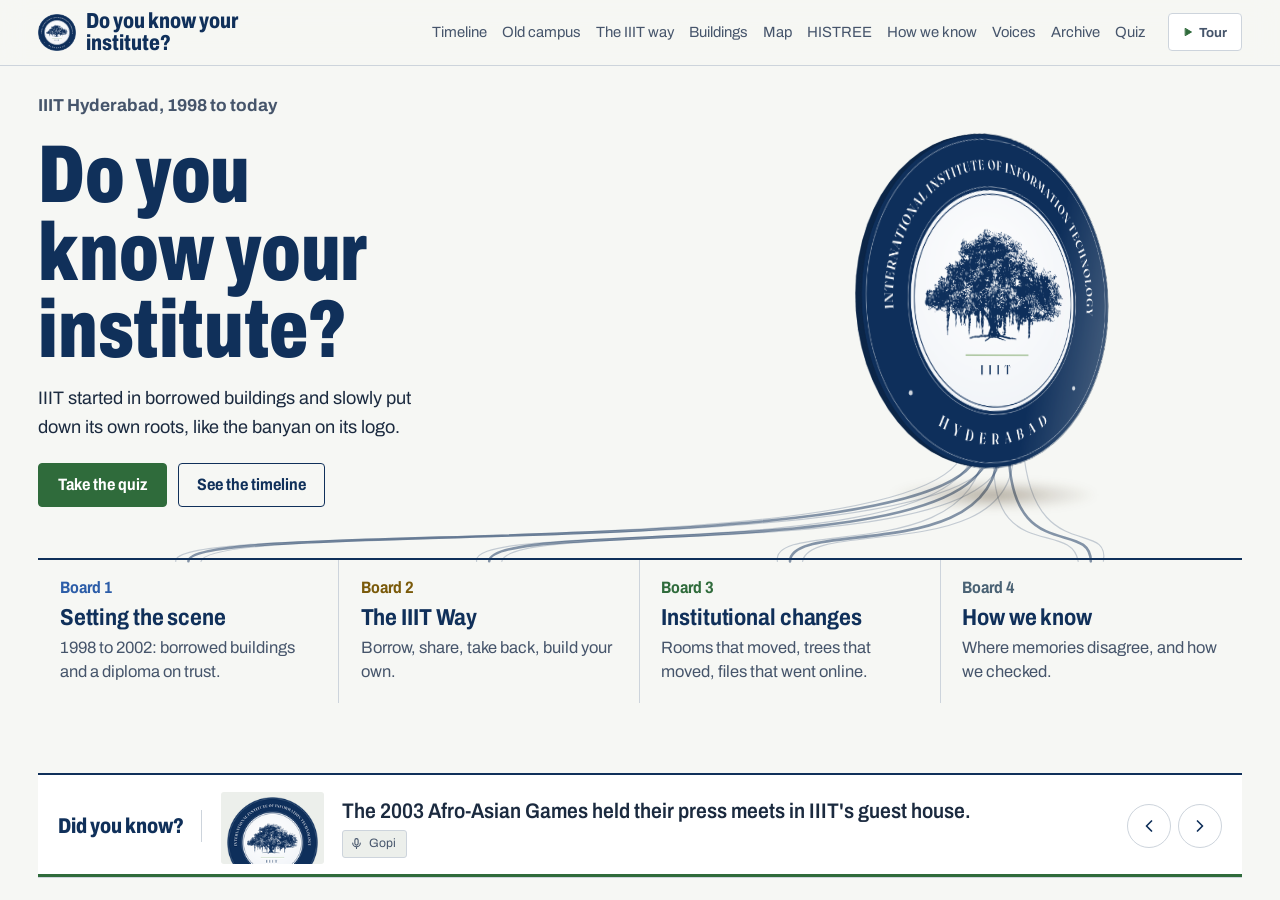
==== commit cf2b3c4b: "A13: portrait Board 4 for a phone-cast standee. Touch Tour and Full screen buttons on kiosk screens," ====
--- a/site/index.html
+++ b/site/index.html
@@ -24,6 +24,11 @@
   <script src="js/theme.js"></script>
   <link rel="stylesheet" href="css/look.css">
   <script src="js/look.js"></script>
+  <link rel="stylesheet" href="css/portrait.css">
+  <!-- iPhone: "Add to Home Screen" opens without Safari's bars (iPhones can't go full screen from a web page) -->
+  <meta name="apple-mobile-web-app-capable" content="yes">
+  <meta name="mobile-web-app-capable" content="yes">
+  <meta name="apple-mobile-web-app-status-bar-style" content="black-translucent">
 </head>
 <body>
   <header id="nav"></header>
--- a/site/css/base.css
+++ b/site/css/base.css
@@ -72,7 +72,9 @@
 }
 
 *, *::before, *::after { box-sizing: border-box; }
-html { font-size: clamp(16px, 0.55rem + 0.6vw, 22px); -webkit-text-size-adjust: 100%; scroll-behavior: smooth; }
+html { font-size: clamp(16px, 0.55rem + 0.6vw, 22px); -webkit-text-size-adjust: 100%; scroll-behavior: smooth; scroll-padding-top: calc(var(--nav-h) + 12px); }
+/* a 1440p or 4K monitor at 100% scaling: keep growing, so it reads like a 1080p screen of the same size (S14) */
+@media (min-width: 2200px) { html { font-size: clamp(22px, 1.05vw, 40px); } :root { --maxw: 79rem; } }
 body {
   margin: 0;
   min-height: 100vh;
--- a/site/css/map.css
+++ b/site/css/map.css
@@ -21,7 +21,8 @@
 .map-img { width: 100%; height: 100%; display: block; user-select: none; -webkit-user-drag: none; }
 .map-img.now, .map-img.plan { position: absolute; inset: 0; }
 .map-img.plan { mix-blend-mode: multiply; will-change: opacity; }
-.map-img.now { will-change: mask-image; }
+.map-img.now { will-change: opacity; opacity: 0; }
+.map-label.below { margin-top: .5rem; }
 /* era-only hotspots and labels: newer buildings show on today's view, gone ones on the 2002 view */
 .hot, .map-label { transition: opacity 500ms var(--ease-out), fill var(--t-fast), stroke var(--t-fast), background var(--t-fast), color var(--t-fast), scale var(--t-fast) var(--ease-out); }
 .map-page:not(.is-now) .now-only, .map-page.is-now .then-only { opacity: 0 !important; pointer-events: none; }
@@ -29,7 +30,7 @@
 .map-page.is-now .hot:hover, .map-page.is-now .hot:focus-visible { fill: rgba(201, 150, 46, .3); stroke: #FFE7A8; }
 .map-page.is-now .hot.sel { fill: rgba(47, 93, 58, .3); stroke: #9fe0ae; }
 .map-page.is-now .map-content { box-shadow: 0 10px 40px rgba(0, 0, 0, .35); }
-.map-morph { position: absolute; left: 50%; top: 1rem; transform: translateX(-50%); z-index: 4; display: flex; align-items: center; gap: .6rem; padding: .35rem .45rem; border-radius: 999px;
+.map-morph { position: absolute; left: 1rem; top: 1rem; z-index: 4; display: flex; align-items: center; gap: .6rem; padding: .35rem .45rem; border-radius: 999px;
   background: rgba(251, 248, 241, .95); border: 1px solid var(--rule); box-shadow: var(--shadow-2); }
 .morph-btn { padding: .4rem .85rem; min-height: 36px; border-radius: 999px; font-size: .82rem; font-weight: 700; color: var(--ink-2); white-space: nowrap; transition: background var(--t-fast), color var(--t-fast); }
 .morph-btn.on { background: var(--ink); color: var(--paper); }
--- a/site/css/way.css
+++ b/site/css/way.css
@@ -170,7 +170,7 @@
 .way-civil-grid { display: grid; grid-template-columns: repeat(3, minmax(0, 1fr)); gap: .7rem; }
 .way-civil-grid .fig-btn { filter: grayscale(.35) contrast(1.05); }
 .way-civil-grid .fig-btn:hover { filter: none; }
-.way-civil-grid figcaption { color: #b9b1a1; font-size: .72rem; display: -webkit-box; -webkit-line-clamp: 2; -webkit-box-orient: vertical; overflow: hidden; }
+.way-civil-grid figcaption { color: #b9b1a1; font-size: .72rem; }
 .way-civil-grid figcaption .credit { display: none; }
 .way-civil-docs { display: grid; grid-template-columns: repeat(2, minmax(0, 1fr)); gap: .6rem; }
 .way-civil-docs h3 { grid-column: 1 / -1; margin: 0; font-size: 1rem; color: #e0a27f; font-family: var(--font-mono); text-transform: uppercase; letter-spacing: .12em; }
--- a/site/css/slides.css
+++ b/site/css/slides.css
@@ -46,6 +46,9 @@
 .slides[data-kind="buildings"] .sl-slide { transition-duration: 1100ms; }
 .slides[data-kind="buildings"] .sl-fig { inset: 3vh 30vw 3vh 3vw; }
 .sl-fig.sat .sl-img { border-radius: 6px; }
+.sl-fig.sat .sl-img img { transform: scale(1.14); }   /* push Google's map labels and pins at the edges out of the frame */
+body.touring .sl-cap { bottom: 9.5rem; }
+body.touring .sl-fig { bottom: 22vh; }
 .slides[data-kind="buildings"] .sl-slide.on .sl-img img { animation: none; }
 .sl-place { position: absolute; right: 3vw; top: 50%; width: 24vw; transform: translateY(-50%); }
 .sl-place h2 { font-size: clamp(1.8rem, 3.2vw, 4rem); line-height: 1.02; margin: 0 0 .5rem; color: #fff; }
--- a/site/css/themes.css
+++ b/site/css/themes.css
@@ -1,9 +1,84 @@
-/* themes.css: white colour schemes built on IIIT's navy (#0B3563, from raw/brand/iiit-logo-official.jpg). Owner: saharsh-claude.
-   js/theme.js puts data-theme on <html>. "paper" is the original beige in base.css, so it needs no rules here.
-   Each theme only swaps the shared tokens; the few spots that hard-code beige are fixed at the bottom. */
+/* themes.css: colour schemes built on IIIT's navy (#0B3563, from raw/brand/iiit-logo-official.jpg). Owner: saharsh-claude.
+   js/theme.js puts data-theme on <html> (plan, paper, navy, banyan, sky). "plan" changes nothing.
+   Part 1 is for the new look (css/look.css, html.look-v2, the default since 14 Nov). Part 2 is the same four schemes
+   for the classic look (?look=classic), where "plan" and "paper" both show the original beige.
+   The new look hard-codes a few white surfaces and its nav colour, so each scheme sets those too. */
+
+/* ======================= part 1: the new look ======================= */
+
+/* paper: the original beige ground, navy headings, terracotta links */
+html.look-v2[data-theme="paper"] {
+  --paper: #F4EEE2; --paper-2: #EAE1CF; --paper-3: #DDD0B6; --card: #FBF8F1;
+  --ink: #26241F; --ink-2: #57524A; --ink-3: #7A7366; --rule: #CFC2A6;
+  --navy: #10305A; --banyan: #2F5D3A; --banyan-deep: #1F3F28; --leaf: #6E9B5A;
+  --soil: #A9502C; --soil-deep: #8A3E20; --ochre: #C9962E; --ochre-ink: #85600F;
+  --slate: #3E5C76; --plum: #6B4E71; --teal: #2D7A78;
+}
+html.look-v2[data-theme="paper"] #nav { background: rgba(244, 238, 226, .93); }
+html.look-v2[data-theme="paper"] .nav-tour, html.look-v2[data-theme="paper"] .root-card:hover,
+html.look-v2[data-theme="paper"] .ticker, html.look-v2[data-theme="paper"] .ticker .icon-btn,
+html.look-v2[data-theme="paper"] .tl-track, html.look-v2[data-theme="paper"] .map-rail,
+html.look-v2[data-theme="paper"] .map-badge, html.look-v2[data-theme="paper"] .map-compass,
+html.look-v2[data-theme="paper"] .map-morph { background: var(--card); }
+
+/* navy: pure white, a solid IIIT navy bar on top, a warm orange accent */
+html.look-v2[data-theme="navy"] {
+  --paper: #FFFFFF; --paper-2: #F1F4F8; --paper-3: #DFE6EF; --card: #FFFFFF;
+  --ink: #0E1A2B; --ink-2: #46546A; --ink-3: #6E7B8F; --rule: #D5DDE7;
+  --navy: #0B3563; --soil: #C2410C; --soil-deep: #9A330A; --ochre-ink: #8C5E00;
+}
+html.look-v2[data-theme="navy"] #nav { background: #0B3563; border-bottom-color: #0B3563; }
+html.look-v2[data-theme="navy"] .brand b { color: #fff; }
+html.look-v2[data-theme="navy"] .brand small { color: rgba(255, 255, 255, .7); }
+html.look-v2[data-theme="navy"] .brand img { border-radius: 50%; box-shadow: 0 0 0 2px #fff; background: #fff; }
+html.look-v2[data-theme="navy"] .nav-links a { color: rgba(255, 255, 255, .82); }
+html.look-v2[data-theme="navy"] .nav-links a:hover { color: #fff; background: rgba(255, 255, 255, .1); }
+html.look-v2[data-theme="navy"] .nav-links a[aria-current="page"] { color: #fff; }
+html.look-v2[data-theme="navy"] .nav-links a[aria-current="page"]::after { background: #F2994A; }
+html.look-v2[data-theme="navy"] .nav-links a .key { color: rgba(255, 255, 255, .7); border-color: rgba(255, 255, 255, .35); }
+html.look-v2[data-theme="navy"] .nav-tour { background: transparent; border-color: rgba(255, 255, 255, .45); color: #fff; }
+html.look-v2[data-theme="navy"] .nav-tour svg { color: #F2994A; }
+html.look-v2[data-theme="navy"] .nav-tour:hover, html.look-v2[data-theme="navy"] .nav-tour[aria-pressed="true"] { border-color: #fff; color: #fff; }
+html.look-v2[data-theme="navy"] .nav-toggle { color: #fff; }
+@media (max-width: 900px) { html.look-v2[data-theme="navy"] .nav-links { background: #0B3563; border-bottom-color: #0B3563; } }
+
+/* banyan: white with a green tint, navy text, the logo's green on buttons and markers */
+html.look-v2[data-theme="banyan"] {
+  --paper: #FAFCF9; --paper-2: #F0F5EE; --paper-3: #DFE8DC; --card: #FFFFFF;
+  --ink: #0B2545; --ink-2: #44546B; --ink-3: #6C7A8C; --rule: #D3DDD1;
+  --navy: #10305A; --banyan: #2E6B3E; --banyan-deep: #1E4A2A; --leaf: #8DBF6A;
+  --soil: #0B3563; --soil-deep: #072748; --ochre-ink: #7E5A0E;
+}
+html.look-v2[data-theme="banyan"] #nav { background: rgba(250, 252, 249, .94); box-shadow: inset 0 3px 0 var(--banyan); }
+html.look-v2[data-theme="banyan"] .nav-links a[aria-current="page"]::after { background: var(--banyan); }
+html.look-v2[data-theme="banyan"] .btn { background: var(--banyan); border-color: var(--banyan); }
+html.look-v2[data-theme="banyan"] .btn:hover { background: var(--banyan-deep); }
+html.look-v2[data-theme="banyan"] .btn--ghost { background: transparent; color: var(--banyan-deep); border-color: var(--banyan); }
+html.look-v2[data-theme="banyan"] .btn--ghost:hover { background: rgba(46, 107, 62, .07); color: var(--banyan-deep); }
+html.look-v2[data-theme="banyan"] .roots-grid, html.look-v2[data-theme="banyan"] .ticker { border-top-color: var(--banyan); }
+
+/* sky: cool off-white with a soft blue glow, navy headings, sky blue links and buttons */
+html.look-v2[data-theme="sky"] {
+  --paper: #F5F9FD; --paper-2: #E8F0F9; --paper-3: #D3E1F1; --card: #FFFFFF;
+  --ink: #0B2545; --ink-2: #3E5573; --ink-3: #667C97; --rule: #C9D8EA;
+  --navy: #0B3563; --soil: #2B7BD6; --soil-deep: #1D5FAE; --leaf: #3FA796;
+  --slate: #3E6A99; --plum: #7357C7; --teal: #0E8F9B; --ochre-ink: #94590A;
+}
+html.look-v2[data-theme="sky"] body { background-image: radial-gradient(1200px 700px at 85% -10%, rgba(43, 123, 214, .10), transparent 60%); }
+html.look-v2[data-theme="sky"] body[data-page="photos"], html.look-v2[data-theme="sky"] body[data-page="buildings"] { background-image: none; }
+html.look-v2[data-theme="sky"] #nav { background: rgba(245, 249, 253, .92); }
+html.look-v2[data-theme="sky"] .nav-links a[aria-current="page"]::after { background: var(--soil); }
+html.look-v2[data-theme="sky"] .btn { background: var(--soil-deep); border-color: var(--soil-deep); }
+html.look-v2[data-theme="sky"] .btn:hover { background: var(--navy); }
+html.look-v2[data-theme="sky"] .btn--ghost { background: transparent; color: var(--soil-deep); border-color: var(--soil-deep); }
+html.look-v2[data-theme="sky"] .btn--ghost:hover { background: rgba(43, 123, 214, .08); color: var(--soil-deep); }
+html.look-v2[data-theme="sky"] .btn--green { background: var(--banyan); border-color: var(--banyan); }
+html.look-v2[data-theme="sky"] .btn--green:hover { background: var(--banyan-deep); }
+
+/* ======================= part 2: the classic look (?look=classic) ======================= */
 
 /* 1. IIIT navy: white, navy as the main colour, a warm orange accent */
-:root[data-theme="navy"] {
+html:not(.look-v2)[data-theme="navy"] {
   --paper: #FFFFFF; --paper-2: #F1F4F8; --paper-3: #DFE6EF; --card: #FFFFFF;
   --ink: #0E1A2B; --ink-2: #46546A; --ink-3: #6E7B8F; --rule: #D5DDE7;
   --banyan: #0B3563; --banyan-deep: #072748; --leaf: #6FA85A;
@@ -13,7 +88,7 @@
 }
 
 /* 2. Navy and banyan: white, navy text and labels, the logo's green for trees and buttons */
-:root[data-theme="banyan"] {
+html:not(.look-v2)[data-theme="banyan"] {
   --paper: #FFFFFF; --paper-2: #F2F6F1; --paper-3: #DFE8DC; --card: #FFFFFF;
   --ink: #0B2545; --ink-2: #44546B; --ink-3: #6C7A8C; --rule: #D6DED5;
   --banyan: #2E6B3E; --banyan-deep: #1E4A2A; --leaf: #8DBF6A;
@@ -23,7 +98,7 @@
 }
 
 /* 3. Sky: cool off-white, navy, a bright sky blue and coral */
-:root[data-theme="sky"] {
+html:not(.look-v2)[data-theme="sky"] {
   --paper: #F7FAFD; --paper-2: #EAF1F9; --paper-3: #D6E3F2; --card: #FFFFFF;
   --ink: #0B2545; --ink-2: #3E5573; --ink-3: #667C97; --rule: #CCDAEA;
   --banyan: #0B3563; --banyan-deep: #06213F; --leaf: #3FA796;
@@ -31,26 +106,26 @@
   --slate: #2B7BD6; --plum: #7357C7; --teal: #0E8F9B; --ok: #1F7A55; --night: #0B2545;
 }
 
-/* shared fixes for every white theme */
-:root[data-theme="navy"], :root[data-theme="banyan"], :root[data-theme="sky"] {
+/* shared fixes for every white theme in the classic look */
+html:not(.look-v2)[data-theme="navy"], html:not(.look-v2)[data-theme="banyan"], html:not(.look-v2)[data-theme="sky"] {
   --shadow-1: 0 1px 2px rgba(11, 37, 69, .07), 0 2px 8px rgba(11, 37, 69, .05);
 }
-:root[data-theme="navy"] body, :root[data-theme="banyan"] body { background-image: none; }
-:root[data-theme="sky"] body { background-image: radial-gradient(1200px 700px at 85% -10%, rgba(43, 123, 214, .08), transparent 60%); }
-:root[data-theme="navy"] #nav, :root[data-theme="banyan"] #nav, :root[data-theme="sky"] #nav { background: color-mix(in srgb, var(--paper) 88%, transparent); }
-:root[data-theme="navy"] .sheet-bar, :root[data-theme="banyan"] .sheet-bar, :root[data-theme="sky"] .sheet-bar,
-:root[data-theme="navy"] .arc-bar, :root[data-theme="banyan"] .arc-bar, :root[data-theme="sky"] .arc-bar,
-:root[data-theme="navy"] .map-rail, :root[data-theme="banyan"] .map-rail, :root[data-theme="sky"] .map-rail { background: color-mix(in srgb, var(--paper-2) 70%, transparent); }
-:root[data-theme="navy"] .way-rail, :root[data-theme="banyan"] .way-rail, :root[data-theme="sky"] .way-rail { background: color-mix(in srgb, var(--paper) 94%, transparent); }
-:root[data-theme="navy"] .tl-track, :root[data-theme="banyan"] .tl-track, :root[data-theme="sky"] .tl-track { background: linear-gradient(180deg, transparent 70%, color-mix(in srgb, var(--paper-2) 60%, transparent)); }
+html:not(.look-v2)[data-theme="navy"] body, html:not(.look-v2)[data-theme="banyan"] body { background-image: none; }
+html:not(.look-v2)[data-theme="sky"] body { background-image: radial-gradient(1200px 700px at 85% -10%, rgba(43, 123, 214, .08), transparent 60%); }
+html:not(.look-v2)[data-theme="navy"] #nav, html:not(.look-v2)[data-theme="banyan"] #nav, html:not(.look-v2)[data-theme="sky"] #nav { background: color-mix(in srgb, var(--paper) 88%, transparent); }
+html:not(.look-v2)[data-theme="navy"] .sheet-bar, html:not(.look-v2)[data-theme="banyan"] .sheet-bar, html:not(.look-v2)[data-theme="sky"] .sheet-bar,
+html:not(.look-v2)[data-theme="navy"] .arc-bar, html:not(.look-v2)[data-theme="banyan"] .arc-bar, html:not(.look-v2)[data-theme="sky"] .arc-bar,
+html:not(.look-v2)[data-theme="navy"] .map-rail, html:not(.look-v2)[data-theme="banyan"] .map-rail, html:not(.look-v2)[data-theme="sky"] .map-rail { background: color-mix(in srgb, var(--paper-2) 70%, transparent); }
+html:not(.look-v2)[data-theme="navy"] .way-rail, html:not(.look-v2)[data-theme="banyan"] .way-rail, html:not(.look-v2)[data-theme="sky"] .way-rail { background: color-mix(in srgb, var(--paper) 94%, transparent); }
+html:not(.look-v2)[data-theme="navy"] .tl-track, html:not(.look-v2)[data-theme="banyan"] .tl-track, html:not(.look-v2)[data-theme="sky"] .tl-track { background: linear-gradient(180deg, transparent 70%, color-mix(in srgb, var(--paper-2) 60%, transparent)); }
+html:not(.look-v2)[data-theme="navy"] .root-card, html:not(.look-v2)[data-theme="banyan"] .root-card, html:not(.look-v2)[data-theme="sky"] .root-card,
+html:not(.look-v2)[data-theme="navy"] .map-badge, html:not(.look-v2)[data-theme="banyan"] .map-badge, html:not(.look-v2)[data-theme="sky"] .map-badge,
+html:not(.look-v2)[data-theme="navy"] .map-compass, html:not(.look-v2)[data-theme="banyan"] .map-compass, html:not(.look-v2)[data-theme="sky"] .map-compass { background: color-mix(in srgb, var(--card) 92%, transparent); }
+html:not(.look-v2)[data-theme="navy"] .map-stage, html:not(.look-v2)[data-theme="banyan"] .map-stage, html:not(.look-v2)[data-theme="sky"] .map-stage { background: var(--paper-2); }
+html:not(.look-v2)[data-theme="navy"] .start-title, html:not(.look-v2)[data-theme="banyan"] .start-title, html:not(.look-v2)[data-theme="sky"] .start-title { background: linear-gradient(180deg, var(--ink) 55%, var(--banyan) 100%); -webkit-background-clip: text; background-clip: text; }
 
 /* the picker (only with ?themes in the URL, for the team to compare) */
-.theme-picker { position: fixed; left: 12px; bottom: 12px; z-index: 900; display: flex; gap: 6px; align-items: center; padding: 6px 8px; border-radius: 999px; background: #fff; border: 1px solid #ccd; box-shadow: 0 4px 18px rgba(0, 0, 0, .18); font: 600 12px/1 system-ui, sans-serif; color: #223; }
+.theme-picker { position: fixed; left: 12px; bottom: 12px; z-index: 900; display: flex; flex-wrap: wrap; gap: 6px; align-items: center; padding: 6px 8px; border-radius: 22px; background: #fff; border: 1px solid #ccd; box-shadow: 0 4px 18px rgba(0, 0, 0, .18); font: 600 12px/1 system-ui, sans-serif; color: #223; max-width: calc(100vw - 24px); }
 .theme-picker button { display: inline-flex; align-items: center; gap: 6px; border: 1px solid #ccd; background: #fff; border-radius: 999px; padding: 5px 10px; cursor: pointer; font: inherit; color: inherit; }
 .theme-picker button[aria-pressed="true"] { border-color: #0B3563; box-shadow: inset 0 0 0 1px #0B3563; }
 .theme-picker i { width: 14px; height: 14px; border-radius: 50%; display: inline-block; border: 1px solid rgba(0, 0, 0, .15); }
-:root[data-theme="navy"] .root-card, :root[data-theme="banyan"] .root-card, :root[data-theme="sky"] .root-card,
-:root[data-theme="navy"] .map-badge, :root[data-theme="banyan"] .map-badge, :root[data-theme="sky"] .map-badge,
-:root[data-theme="navy"] .map-compass, :root[data-theme="banyan"] .map-compass, :root[data-theme="sky"] .map-compass { background: color-mix(in srgb, var(--card) 92%, transparent); }
-:root[data-theme="navy"] .map-stage, :root[data-theme="banyan"] .map-stage, :root[data-theme="sky"] .map-stage { background: var(--paper-2); }
-:root[data-theme="navy"] .start-title, :root[data-theme="banyan"] .start-title, :root[data-theme="sky"] .start-title { background: linear-gradient(180deg, var(--ink) 55%, var(--banyan) 100%); -webkit-background-clip: text; background-clip: text; }
--- a/site/css/look.css
+++ b/site/css/look.css
@@ -108,6 +108,8 @@
 html.look-v2 .sheet-body > * { animation: none; }
 
 /* ---------- start ---------- */
+html.look-v2 .start { overflow: visible; }
+html.look-v2 .start .coin-stage { --size: min(26vw, 40vh, 500px); }
 html.look-v2 .start .enter { animation: none; }
 html.look-v2 .start .coin-wrap.enter { animation: start-in 900ms var(--ease-out) both; }
 html.look-v2 .start-kicker { font-family: var(--font-body); font-size: 1.05rem; font-weight: 700; color: var(--ink-2); gap: 0; }
--- a/site/css/portrait.css
+++ b/site/css/portrait.css
@@ -0,0 +1,87 @@
+/* portrait.css: the vertical screen for Board 4 (a standee fed by casting a phone, or a portrait monitor) and touch-only kiosk controls.
+   Owner: aakarsh-claude (A13). Loaded last, after look.css. Landscape layouts are untouched: every layout rule here sits under
+   (orientation: portrait). Phone portrait (<= 900 px) already has the stacked phone layout; this file only fixes what a tall
+   screen needs on top of it. A portrait monitor (>= 901 px wide, e.g. 1080 x 1920) gets bigger type and the phone-style menu. */
+
+/* ---------- touch kiosk controls (any orientation): a phone has no F or T key ---------- */
+.nav-fs { display: inline-flex; align-items: center; gap: .35rem; flex: none; margin-left: .4rem; padding: .4rem .8rem; min-height: 38px; border-radius: 999px;
+  border: 1px solid var(--rule); background: var(--card); font-size: .8rem; font-weight: 700; color: var(--ink-2); }
+.nav-fs svg { width: 14px; height: 14px; color: var(--banyan); }
+.nav-fs[hidden] { display: none; }
+html.look-v2 .nav-fs { border-radius: 4px; background: #fff; }
+@media (max-width: 900px) {
+  /* brand | Tour | Full screen | menu */
+  body.kiosk.tour-screen .nav-tour { display: inline-flex; order: 1; min-height: 44px; padding: .4rem .75rem; }
+  body.kiosk .nav-fs { order: 2; min-height: 44px; min-width: 44px; justify-content: center; padding: .4rem; }
+  body.kiosk .nav-fs span { display: none; }
+  body.kiosk .nav-toggle { order: 3; margin-left: .35rem; }
+  body.kiosk .nav-links { order: 4; }
+  /* the title wraps onto two lines instead of being cut to "Do you k..." next to the extra buttons */
+  body.kiosk .brand b { white-space: normal; overflow: visible; text-overflow: clip; font-size: .92rem; line-height: 1.05; max-width: 8.5rem; }
+}
+
+/* ---------- every portrait screen ---------- */
+@media (orientation: portrait) {
+  /* Map: the map on top, the journey list under it. An open journey or place is a bottom sheet that starts where the map
+     ends, so the path stays in view (map.js fits the path into the uncovered part). */
+  .map-page { display: flex; flex-direction: column; height: auto; overflow: visible; }
+  .map-stage { order: -1; flex: none; height: 52vh; }
+  .map-rail { border-right: 0; border-top: 1px solid var(--rule); max-height: none; overflow: visible; }
+  body[data-page="map"] .sheet { top: auto; left: 0; right: 0; bottom: 0; width: 100%; min-width: 0; height: calc(48vh - var(--nav-h));
+    border-left: 0; border-top: 1px solid var(--rule); border-radius: 14px 14px 0 0; transform: translateY(104%); }
+  body[data-page="map"] .sheet.open { transform: none; }
+  body.touring .sheet-body { padding-bottom: 11rem; }   /* the tour bar sits over the sheet's bottom edge */
+
+  /* Slideshows (#/photos, #/buildings): stack instead of side by side, so photos use the height */
+  .sl-head { flex-direction: column; gap: .2rem; }
+  .sl-foot { top: auto; bottom: 1.6vh; right: 4vw; }
+  .sl-ctrl { opacity: 1; }
+  .sl-fig { inset: 9vh 3vw 24vh; }
+  .sl-fig.two { flex-direction: column; --cols: 1; }
+  .sl-fig.two .sl-img img { width: min(100cqw, calc(50cqh * var(--ar, 1.6) - 1.2vw * var(--ar, 1.6)), var(--nw, 4000px)); }
+  .sl-cap { bottom: 7vh; }
+  .slides[data-kind="buildings"] .sl-fig { inset: 8vh 3vw 32vh; }
+  .sl-place { left: 4vw; right: 4vw; top: auto; bottom: 7vh; width: auto; transform: none; }
+  body.touring .sl-cap, body.touring .sl-place { bottom: calc(7vh + 8rem); }
+}
+
+/* ---------- portrait monitor or standee (>= 901 px wide, e.g. 1080 x 1920) ---------- */
+@media (orientation: portrait) and (min-width: 901px) {
+  /* type scales with the screen width: 1080 px wide -> about 23 px, a 2160 px 4K panel -> about 46 px */
+  html { font-size: clamp(18px, 2.15vw, 48px); }
+  :root { --gutter: 4.5vw; }
+
+  /* the phone-style menu: ten links don't fit across 1080 px at this size */
+  .brand { min-width: 0; flex: 1 1 auto; }
+  .brand > span { min-width: 0; }
+  .brand small { display: none; }
+  .nav-toggle { display: inline-flex; flex: none; order: 3; margin-left: .4rem; }
+  .nav-tour { order: 1; }
+  .nav-fs { order: 2; }
+  .nav-links { order: 4; position: fixed; top: var(--nav-h); left: 0; right: 0; flex-direction: column; align-items: stretch; gap: 0; padding: .5rem var(--gutter) 1rem;
+    background: var(--paper); border-bottom: 1px solid var(--rule); box-shadow: var(--shadow-2); transform: translateY(-110%); transition: transform var(--t-med) var(--ease-out); z-index: -1; }
+  .nav-links.open { transform: none; }
+  .nav-links a { font-size: 1.05rem; border-radius: 8px; padding: .7rem .6rem; }
+  .nav-links a .key { display: none; }
+  .nav-links a[aria-current="page"]::after { left: .7rem; right: auto; width: 2rem; }
+
+  /* How we know (Board 4's home): one card per row, so each card's accounts get room side by side */
+  .hwk-flips, .hwk-proof, .hwk-chain { grid-template-columns: 1fr; }
+  .hwk-steps { grid-template-columns: repeat(2, minmax(0, 1fr)); }
+
+  /* the map's journey list in two columns under the map */
+  .rail-list { grid-template-columns: 1fr 1fr; column-gap: 1rem; }
+
+  /* tour bar: full width, readable from a few metres */
+  .tour-bar { width: calc(100vw - 2 * var(--gutter)); bottom: 2vh; padding: 1.2rem 1.4rem 1.2rem 1.6rem; }
+  .tour-title { font-size: 1.45rem; }
+  .tour-text { font-size: 1rem; }
+  .tour-dots button { width: 14px; height: 14px; }
+  body.touring #app { padding-bottom: 10rem; }
+
+  /* big "Back to ..." pill */
+  .kiosk-pill { right: var(--gutter); bottom: 2vh; min-height: 3rem; font-size: 1rem; }
+
+  /* the quiz start screen sits in the middle of the screen, not in its top corner */
+  .quiz-start { min-height: calc(100vh - var(--nav-h) - 8rem); justify-content: center; }
+}
